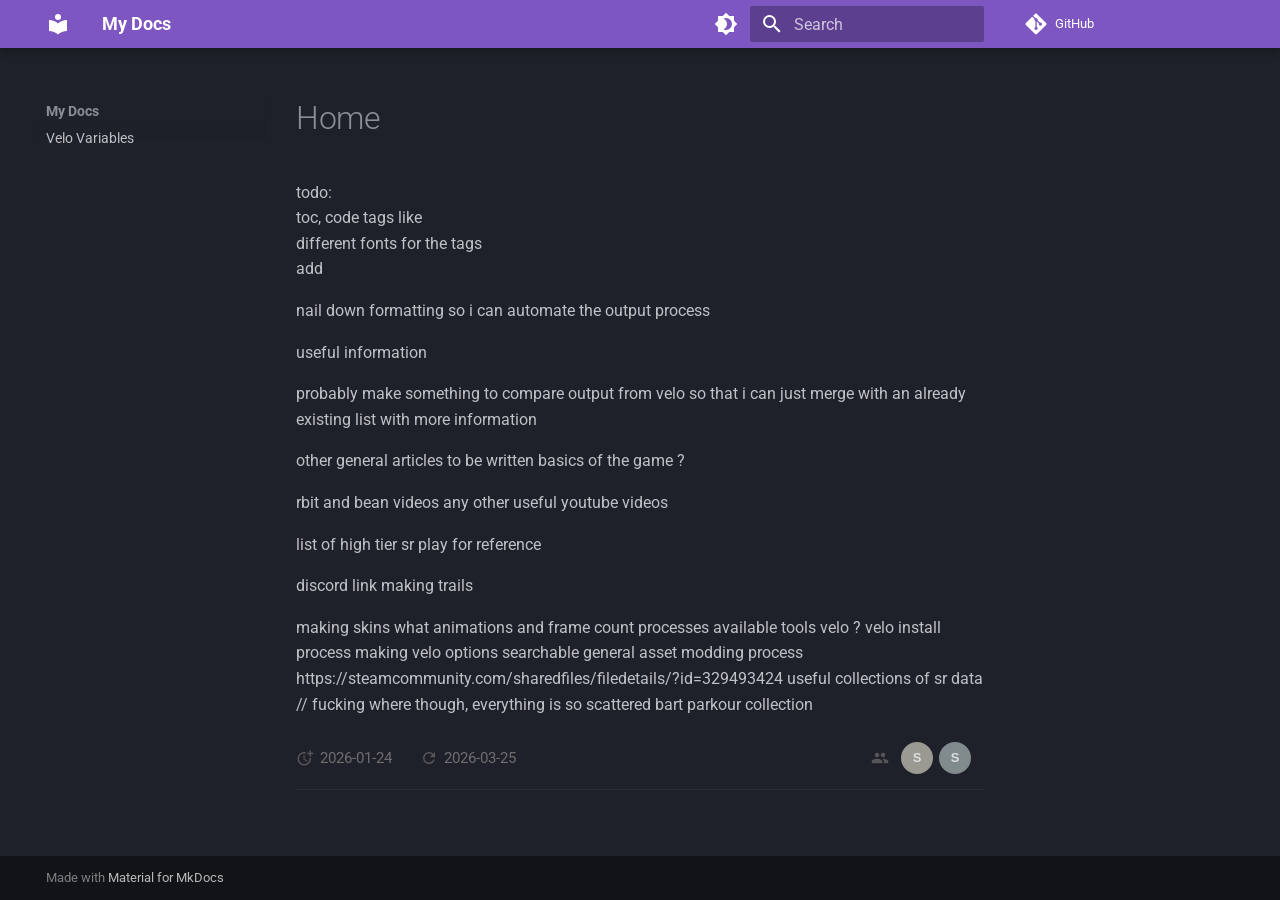
==== docs/index.html @ 2afb6a23 "updated with document-dates" ====
<!doctype html>
<html lang="en" class="no-js">
  <head>
    
      <meta charset="utf-8">
      <meta name="viewport" content="width=device-width,initial-scale=1">
      
      
      
        <link rel="canonical" href="https://starfilledsky.github.io/Velo-Docs/">
      
      
      
      
        
      
      
      <link rel="icon" href="assets/images/favicon.ico">
      <meta name="generator" content="mkdocs-1.6.1, mkdocs-material-9.7.6">
    
    
      
        <title>My Docs</title>
      
    
    
      <link rel="stylesheet" href="assets/stylesheets/main.484c7ddc.min.css">
      
        
        <link rel="stylesheet" href="assets/stylesheets/palette.ab4e12ef.min.css">
      
      


    
    
      
    
    
      
        
        
        <link rel="preconnect" href="https://fonts.gstatic.com" crossorigin>
        <link rel="stylesheet" href="https://fonts.googleapis.com/css?family=Roboto:300,300i,400,400i,700,700i%7CRoboto+Mono:400,400i,700,700i&display=fallback">
        <style>:root{--md-text-font:"Roboto";--md-code-font:"Roboto Mono"}</style>
      
    
    
      <link rel="stylesheet" href="assets/stylesheets/extra.css">
    
      <link rel="stylesheet" href="assets/document_dates/fonts/material-icons.css">
    
      <link rel="stylesheet" href="assets/document_dates/tippy/backdrop.css">
    
      <link rel="stylesheet" href="assets/document_dates/tippy/light.css">
    
      <link rel="stylesheet" href="assets/document_dates/tippy/material.css">
    
      <link rel="stylesheet" href="assets/document_dates/tippy/scale.css">
    
      <link rel="stylesheet" href="assets/document_dates/tippy/shift-away.css">
    
      <link rel="stylesheet" href="assets/document_dates/tippy/tippy.css">
    
      <link rel="stylesheet" href="assets/document_dates/core/core.css">
    
      <link rel="stylesheet" href="assets/document_dates/user.config.css">
    
    <script>__md_scope=new URL(".",location),__md_hash=e=>[...e].reduce(((e,_)=>(e<<5)-e+_.charCodeAt(0)),0),__md_get=(e,_=localStorage,t=__md_scope)=>JSON.parse(_.getItem(t.pathname+"."+e)),__md_set=(e,_,t=localStorage,a=__md_scope)=>{try{t.setItem(a.pathname+"."+e,JSON.stringify(_))}catch(e){}}</script>
    
      

    
    
  </head>
  
  
    
    
      
    
    
    
    
    <body dir="ltr" data-md-color-scheme="slate" data-md-color-primary="deep-purple" data-md-color-accent="blue">
  
    
    <input class="md-toggle" data-md-toggle="drawer" type="checkbox" id="__drawer" autocomplete="off">
    <input class="md-toggle" data-md-toggle="search" type="checkbox" id="__search" autocomplete="off">
    <label class="md-overlay" for="__drawer"></label>
    <div data-md-component="skip">
      
    </div>
    <div data-md-component="announce">
      
    </div>
    
    
      

  

<header class="md-header md-header--shadow" data-md-component="header">
  <nav class="md-header__inner md-grid" aria-label="Header">
    <a href="." title="My Docs" class="md-header__button md-logo" aria-label="My Docs" data-md-component="logo">
      
  
  <svg xmlns="http://www.w3.org/2000/svg" viewBox="0 0 24 24"><path d="M12 8a3 3 0 0 0 3-3 3 3 0 0 0-3-3 3 3 0 0 0-3 3 3 3 0 0 0 3 3m0 3.54C9.64 9.35 6.5 8 3 8v11c3.5 0 6.64 1.35 9 3.54 2.36-2.19 5.5-3.54 9-3.54V8c-3.5 0-6.64 1.35-9 3.54"/></svg>

    </a>
    <label class="md-header__button md-icon" for="__drawer">
      
      <svg xmlns="http://www.w3.org/2000/svg" viewBox="0 0 24 24"><path d="M3 6h18v2H3zm0 5h18v2H3zm0 5h18v2H3z"/></svg>
    </label>
    <div class="md-header__title" data-md-component="header-title">
      <div class="md-header__ellipsis">
        <div class="md-header__topic">
          <span class="md-ellipsis">
            My Docs
          </span>
        </div>
        <div class="md-header__topic" data-md-component="header-topic">
          <span class="md-ellipsis">
            
              Home
            
          </span>
        </div>
      </div>
    </div>
    
      
        <form class="md-header__option" data-md-component="palette">
  
    
    
    
    <input class="md-option" data-md-color-media="" data-md-color-scheme="slate" data-md-color-primary="deep-purple" data-md-color-accent="blue"  aria-label="Switch to light mode"  type="radio" name="__palette" id="__palette_0">
    
      <label class="md-header__button md-icon" title="Switch to light mode" for="__palette_1" hidden>
        <svg xmlns="http://www.w3.org/2000/svg" viewBox="0 0 24 24"><path d="M12 18c-.89 0-1.74-.2-2.5-.55C11.56 16.5 13 14.42 13 12s-1.44-4.5-3.5-5.45C10.26 6.2 11.11 6 12 6a6 6 0 0 1 6 6 6 6 0 0 1-6 6m8-9.31V4h-4.69L12 .69 8.69 4H4v4.69L.69 12 4 15.31V20h4.69L12 23.31 15.31 20H20v-4.69L23.31 12z"/></svg>
      </label>
    
  
    
    
    
    <input class="md-option" data-md-color-media="" data-md-color-scheme="default" data-md-color-primary="indigo" data-md-color-accent="indigo"  aria-label="Switch to dark mode"  type="radio" name="__palette" id="__palette_1">
    
      <label class="md-header__button md-icon" title="Switch to dark mode" for="__palette_0" hidden>
        <svg xmlns="http://www.w3.org/2000/svg" viewBox="0 0 24 24"><path d="M12 8a4 4 0 0 0-4 4 4 4 0 0 0 4 4 4 4 0 0 0 4-4 4 4 0 0 0-4-4m0 10a6 6 0 0 1-6-6 6 6 0 0 1 6-6 6 6 0 0 1 6 6 6 6 0 0 1-6 6m8-9.31V4h-4.69L12 .69 8.69 4H4v4.69L.69 12 4 15.31V20h4.69L12 23.31 15.31 20H20v-4.69L23.31 12z"/></svg>
      </label>
    
  
</form>
      
    
    
      <script>var palette=__md_get("__palette");if(palette&&palette.color){if("(prefers-color-scheme)"===palette.color.media){var media=matchMedia("(prefers-color-scheme: light)"),input=document.querySelector(media.matches?"[data-md-color-media='(prefers-color-scheme: light)']":"[data-md-color-media='(prefers-color-scheme: dark)']");palette.color.media=input.getAttribute("data-md-color-media"),palette.color.scheme=input.getAttribute("data-md-color-scheme"),palette.color.primary=input.getAttribute("data-md-color-primary"),palette.color.accent=input.getAttribute("data-md-color-accent")}for(var[key,value]of Object.entries(palette.color))document.body.setAttribute("data-md-color-"+key,value)}</script>
    
    
    
      
      
        <label class="md-header__button md-icon" for="__search">
          
          <svg xmlns="http://www.w3.org/2000/svg" viewBox="0 0 24 24"><path d="M9.5 3A6.5 6.5 0 0 1 16 9.5c0 1.61-.59 3.09-1.56 4.23l.27.27h.79l5 5-1.5 1.5-5-5v-.79l-.27-.27A6.52 6.52 0 0 1 9.5 16 6.5 6.5 0 0 1 3 9.5 6.5 6.5 0 0 1 9.5 3m0 2C7 5 5 7 5 9.5S7 14 9.5 14 14 12 14 9.5 12 5 9.5 5"/></svg>
        </label>
        <div class="md-search" data-md-component="search" role="dialog">
  <label class="md-search__overlay" for="__search"></label>
  <div class="md-search__inner" role="search">
    <form class="md-search__form" name="search">
      <input type="text" class="md-search__input" name="query" aria-label="Search" placeholder="Search" autocapitalize="off" autocorrect="off" autocomplete="off" spellcheck="false" data-md-component="search-query" required>
      <label class="md-search__icon md-icon" for="__search">
        
        <svg xmlns="http://www.w3.org/2000/svg" viewBox="0 0 24 24"><path d="M9.5 3A6.5 6.5 0 0 1 16 9.5c0 1.61-.59 3.09-1.56 4.23l.27.27h.79l5 5-1.5 1.5-5-5v-.79l-.27-.27A6.52 6.52 0 0 1 9.5 16 6.5 6.5 0 0 1 3 9.5 6.5 6.5 0 0 1 9.5 3m0 2C7 5 5 7 5 9.5S7 14 9.5 14 14 12 14 9.5 12 5 9.5 5"/></svg>
        
        <svg xmlns="http://www.w3.org/2000/svg" viewBox="0 0 24 24"><path d="M20 11v2H8l5.5 5.5-1.42 1.42L4.16 12l7.92-7.92L13.5 5.5 8 11z"/></svg>
      </label>
      <nav class="md-search__options" aria-label="Search">
        
          <a href="javascript:void(0)" class="md-search__icon md-icon" title="Share" aria-label="Share" data-clipboard data-clipboard-text="" data-md-component="search-share" tabindex="-1">
            
            <svg xmlns="http://www.w3.org/2000/svg" viewBox="0 0 24 24"><path d="M18 16.08c-.76 0-1.44.3-1.96.77L8.91 12.7c.05-.23.09-.46.09-.7s-.04-.47-.09-.7l7.05-4.11c.54.5 1.25.81 2.04.81a3 3 0 0 0 3-3 3 3 0 0 0-3-3 3 3 0 0 0-3 3c0 .24.04.47.09.7L8.04 9.81C7.5 9.31 6.79 9 6 9a3 3 0 0 0-3 3 3 3 0 0 0 3 3c.79 0 1.5-.31 2.04-.81l7.12 4.15c-.05.21-.08.43-.08.66 0 1.61 1.31 2.91 2.92 2.91s2.92-1.3 2.92-2.91A2.92 2.92 0 0 0 18 16.08"/></svg>
          </a>
        
        <button type="reset" class="md-search__icon md-icon" title="Clear" aria-label="Clear" tabindex="-1">
          
          <svg xmlns="http://www.w3.org/2000/svg" viewBox="0 0 24 24"><path d="M19 6.41 17.59 5 12 10.59 6.41 5 5 6.41 10.59 12 5 17.59 6.41 19 12 13.41 17.59 19 19 17.59 13.41 12z"/></svg>
        </button>
      </nav>
      
        <div class="md-search__suggest" data-md-component="search-suggest"></div>
      
    </form>
    <div class="md-search__output">
      <div class="md-search__scrollwrap" tabindex="0" data-md-scrollfix>
        <div class="md-search-result" data-md-component="search-result">
          <div class="md-search-result__meta">
            Initializing search
          </div>
          <ol class="md-search-result__list" role="presentation"></ol>
        </div>
      </div>
    </div>
  </div>
</div>
      
    
    
      <div class="md-header__source">
        <a href="https://github.com/StarFilledSky/Velo-Docs" title="Go to repository" class="md-source" data-md-component="source">
  <div class="md-source__icon md-icon">
    
    <svg xmlns="http://www.w3.org/2000/svg" viewBox="0 0 448 512"><!--! Font Awesome Free 7.1.0 by @fontawesome - https://fontawesome.com License - https://fontawesome.com/license/free (Icons: CC BY 4.0, Fonts: SIL OFL 1.1, Code: MIT License) Copyright 2025 Fonticons, Inc.--><path d="M439.6 236.1 244 40.5c-5.4-5.5-12.8-8.5-20.4-8.5s-15 3-20.4 8.4L162.5 81l51.5 51.5c27.1-9.1 52.7 16.8 43.4 43.7l49.7 49.7c34.2-11.8 61.2 31 35.5 56.7-26.5 26.5-70.2-2.9-56-37.3L240.3 199v121.9c25.3 12.5 22.3 41.8 9.1 55-6.4 6.4-15.2 10.1-24.3 10.1s-17.8-3.6-24.3-10.1c-17.6-17.6-11.1-46.9 11.2-56v-123c-20.8-8.5-24.6-30.7-18.6-45L142.6 101 8.5 235.1C3 240.6 0 247.9 0 255.5s3 15 8.5 20.4l195.6 195.7c5.4 5.4 12.7 8.4 20.4 8.4s15-3 20.4-8.4l194.7-194.7c5.4-5.4 8.4-12.8 8.4-20.4s-3-15-8.4-20.4"/></svg>
  </div>
  <div class="md-source__repository">
    GitHub
  </div>
</a>
      </div>
    
  </nav>
  
</header>
    
    <div class="md-container" data-md-component="container">
      
      
        
          
        
      
      <main class="md-main" data-md-component="main">
        <div class="md-main__inner md-grid">
          
            
              
              <div class="md-sidebar md-sidebar--primary" data-md-component="sidebar" data-md-type="navigation" >
                <div class="md-sidebar__scrollwrap">
                  <div class="md-sidebar__inner">
                    



<nav class="md-nav md-nav--primary" aria-label="Navigation" data-md-level="0">
  <label class="md-nav__title" for="__drawer">
    <a href="." title="My Docs" class="md-nav__button md-logo" aria-label="My Docs" data-md-component="logo">
      
  
  <svg xmlns="http://www.w3.org/2000/svg" viewBox="0 0 24 24"><path d="M12 8a3 3 0 0 0 3-3 3 3 0 0 0-3-3 3 3 0 0 0-3 3 3 3 0 0 0 3 3m0 3.54C9.64 9.35 6.5 8 3 8v11c3.5 0 6.64 1.35 9 3.54 2.36-2.19 5.5-3.54 9-3.54V8c-3.5 0-6.64 1.35-9 3.54"/></svg>

    </a>
    My Docs
  </label>
  
    <div class="md-nav__source">
      <a href="https://github.com/StarFilledSky/Velo-Docs" title="Go to repository" class="md-source" data-md-component="source">
  <div class="md-source__icon md-icon">
    
    <svg xmlns="http://www.w3.org/2000/svg" viewBox="0 0 448 512"><!--! Font Awesome Free 7.1.0 by @fontawesome - https://fontawesome.com License - https://fontawesome.com/license/free (Icons: CC BY 4.0, Fonts: SIL OFL 1.1, Code: MIT License) Copyright 2025 Fonticons, Inc.--><path d="M439.6 236.1 244 40.5c-5.4-5.5-12.8-8.5-20.4-8.5s-15 3-20.4 8.4L162.5 81l51.5 51.5c27.1-9.1 52.7 16.8 43.4 43.7l49.7 49.7c34.2-11.8 61.2 31 35.5 56.7-26.5 26.5-70.2-2.9-56-37.3L240.3 199v121.9c25.3 12.5 22.3 41.8 9.1 55-6.4 6.4-15.2 10.1-24.3 10.1s-17.8-3.6-24.3-10.1c-17.6-17.6-11.1-46.9 11.2-56v-123c-20.8-8.5-24.6-30.7-18.6-45L142.6 101 8.5 235.1C3 240.6 0 247.9 0 255.5s3 15 8.5 20.4l195.6 195.7c5.4 5.4 12.7 8.4 20.4 8.4s15-3 20.4-8.4l194.7-194.7c5.4-5.4 8.4-12.8 8.4-20.4s-3-15-8.4-20.4"/></svg>
  </div>
  <div class="md-source__repository">
    GitHub
  </div>
</a>
    </div>
  
  <ul class="md-nav__list" data-md-scrollfix>
    
      
      
  
  
  
  
    <li class="md-nav__item">
      <a href="Targets/" class="md-nav__link">
        
  
  
  <span class="md-ellipsis">
    
  
    Velo Variables
  

    
  </span>
  
  

      </a>
    </li>
  

    
  </ul>
</nav>
                  </div>
                </div>
              </div>
            
            
              
              <div class="md-sidebar md-sidebar--secondary" data-md-component="sidebar" data-md-type="toc" >
                <div class="md-sidebar__scrollwrap">
                  <div class="md-sidebar__inner">
                    

<nav class="md-nav md-nav--secondary" aria-label="Table of contents">
  
  
  
  
</nav>
                  </div>
                </div>
              </div>
            
          
          
            <div class="md-content" data-md-component="content">
              
              <article class="md-content__inner md-typeset">
                
                  


  
  


  <h1>Home</h1>

<p>todo: <br />
toc, code tags like  <br />
different fonts for the tags <br />
add </p>
<p>nail down formatting so i can automate the output process </p>
<p>useful information</p>
<p>probably make something to compare  output from velo so that i can just merge with an already existing list with more information</p>
<p>other general articles to be written
basics of the game ?</p>
<p>rbit and bean videos
any other useful youtube videos</p>
<p>list of high tier sr play for reference</p>
<p>discord link
making trails</p>
<p>making skins
    what animations and frame count
    processes
    available tools
velo ?
    velo install process
    making velo options searchable
general asset modding process
https://steamcommunity.com/sharedfiles/filedetails/?id=329493424
useful collections of sr data // fucking where though, everything is so scattered
    bart parkour collection</p>
<!-- # Welcome to MkDocs

For full documentation visit [mkdocs.org](https://www.mkdocs.org).

## Commands

* `mkdocs new [dir-name]` - Create a new project.
* `mkdocs serve` - Start the live-reloading docs server.
* `mkdocs build` - Build the documentation site.
* `mkdocs -h` - Print help message and exit.

## Project layout

    mkdocs.yml    # The configuration file.
    docs/
        index.md  # The documentation homepage.
        ...       # Other markdown pages, images and other files. -->

<div class='document-dates-plugin-wrapper document-dates-bottom'><div class='document-dates-plugin' locale=''><div class='dd-left'><span class='dd-item' data-tippy-content data-tippy-raw='2026-01-24'><span class='material-icons' data-icon='doc_created'></span><time datetime='2026-01-24T05:46:14-05:00'>2026-01-24</time></span><span class='dd-item' data-tippy-content data-tippy-raw='2026-03-25'><span class='material-icons' data-icon='doc_updated'></span><time datetime='2026-03-25T02:01:37-04:00'>2026-03-25</time></span></div><div class='dd-right'><span class='material-icons' data-icon='doc_authors'></span><div class='author-group'><div class='avatar-wrapper' data-name='sky!!' data-tippy-content data-tippy-raw='<a href="mailto:jbofl15@gmail.com">sky!!</a>'><span class='avatar-text'></span><img class='avatar' data-src='' data-email='jbofl15@gmail.com' /></div><div class='avatar-wrapper' data-name='sky' data-tippy-content data-tippy-raw='<a href="mailto:jbofl15@gmail.com">sky</a>'><span class='avatar-text'></span><img class='avatar' data-src='' data-email='jbofl15@gmail.com' /></div></div></div></div></div>







  
  






                
              </article>
            </div>
          
          
<script>var target=document.getElementById(location.hash.slice(1));target&&target.name&&(target.checked=target.name.startsWith("__tabbed_"))</script>
        </div>
        
      </main>
      
        <footer class="md-footer">
  
  <div class="md-footer-meta md-typeset">
    <div class="md-footer-meta__inner md-grid">
      <div class="md-copyright">
  
  
    Made with
    <a href="https://squidfunk.github.io/mkdocs-material/" target="_blank" rel="noopener">
      Material for MkDocs
    </a>
  
</div>
      
    </div>
  </div>
</footer>
      
    </div>
    <div class="md-dialog" data-md-component="dialog">
      <div class="md-dialog__inner md-typeset"></div>
    </div>
    
    
    
      
      
      <script id="__config" type="application/json">{"annotate": null, "base": ".", "features": ["search.highlight", "search.suggest", "search.share", "toc.follow"], "search": "assets/javascripts/workers/search.2c215733.min.js", "tags": null, "translations": {"clipboard.copied": "Copied to clipboard", "clipboard.copy": "Copy to clipboard", "search.result.more.one": "1 more on this page", "search.result.more.other": "# more on this page", "search.result.none": "No matching documents", "search.result.one": "1 matching document", "search.result.other": "# matching documents", "search.result.placeholder": "Type to start searching", "search.result.term.missing": "Missing", "select.version": "Select version"}, "version": null}</script>
    
    
      <script src="assets/javascripts/bundle.79ae519e.min.js"></script>
      
        <script src="assets/document_dates/tippy/popper.min.js"></script>
      
        <script src="assets/document_dates/tippy/tippy.umd.min.js"></script>
      
        <script src="assets/document_dates/core/md5.min.js"></script>
      
        <script src="assets/document_dates/core/default.config.js"></script>
      
        <script src="assets/document_dates/user.config.js"></script>
      
        <script src="assets/document_dates/core/utils.js"></script>
      
        <script src="assets/document_dates/core/core.js"></script>
      
    
  </body>
</html>
---- docs/assets/stylesheets/main.484c7ddc.min.css ----
@charset "UTF-8";html{-webkit-text-size-adjust:none;-moz-text-size-adjust:none;text-size-adjust:none;box-sizing:border-box}*,:after,:before{box-sizing:inherit}@media (prefers-reduced-motion){*,:after,:before{transition:none!important}}body{margin:0}a,button,input,label{-webkit-tap-highlight-color:transparent}a{color:inherit;text-decoration:none}hr{border:0;box-sizing:initial;display:block;height:.05rem;overflow:visible;padding:0}small{font-size:80%}sub,sup{line-height:1em}img{border-style:none}table{border-collapse:initial;border-spacing:0}td,th{font-weight:400;vertical-align:top}button{background:#0000;border:0;font-family:inherit;font-size:inherit;margin:0;padding:0}input{border:0;outline:none}:root{--md-primary-fg-color:#4051b5;--md-primary-fg-color--light:#5d6cc0;--md-primary-fg-color--dark:#303fa1;--md-primary-bg-color:#fff;--md-primary-bg-color--light:#ffffffb3;--md-accent-fg-color:#526cfe;--md-accent-fg-color--transparent:#526cfe1a;--md-accent-bg-color:#fff;--md-accent-bg-color--light:#ffffffb3}[data-md-color-scheme=default]{color-scheme:light}[data-md-color-scheme=default] img[src$="#gh-dark-mode-only"],[data-md-color-scheme=default] img[src$="#only-dark"]{display:none}:root,[data-md-color-scheme=default]{--md-hue:225deg;--md-default-fg-color:#000000de;--md-default-fg-color--light:#0000008a;--md-default-fg-color--lighter:#00000052;--md-default-fg-color--lightest:#00000012;--md-default-bg-color:#fff;--md-default-bg-color--light:#ffffffb3;--md-default-bg-color--lighter:#ffffff4d;--md-default-bg-color--lightest:#ffffff1f;--md-code-fg-color:#36464e;--md-code-bg-color:#f5f5f5;--md-code-bg-color--light:#f5f5f5b3;--md-code-bg-color--lighter:#f5f5f54d;--md-code-hl-color:#4287ff;--md-code-hl-color--light:#4287ff1a;--md-code-hl-number-color:#d52a2a;--md-code-hl-special-color:#db1457;--md-code-hl-function-color:#a846b9;--md-code-hl-constant-color:#6e59d9;--md-code-hl-keyword-color:#3f6ec6;--md-code-hl-string-color:#1c7d4d;--md-code-hl-name-color:var(--md-code-fg-color);--md-code-hl-operator-color:var(--md-default-fg-color--light);--md-code-hl-punctuation-color:var(--md-default-fg-color--light);--md-code-hl-comment-color:var(--md-default-fg-color--light);--md-code-hl-generic-color:var(--md-default-fg-color--light);--md-code-hl-variable-color:var(--md-default-fg-color--light);--md-typeset-color:var(--md-default-fg-color);--md-typeset-a-color:var(--md-primary-fg-color);--md-typeset-del-color:#f5503d26;--md-typeset-ins-color:#0bd57026;--md-typeset-kbd-color:#fafafa;--md-typeset-kbd-accent-color:#fff;--md-typeset-kbd-border-color:#b8b8b8;--md-typeset-mark-color:#ffff0080;--md-typeset-table-color:#0000001f;--md-typeset-table-color--light:rgba(0,0,0,.035);--md-admonition-fg-color:var(--md-default-fg-color);--md-admonition-bg-color:var(--md-default-bg-color);--md-warning-fg-color:#000000de;--md-warning-bg-color:#ff9;--md-footer-fg-color:#fff;--md-footer-fg-color--light:#ffffffb3;--md-footer-fg-color--lighter:#ffffff73;--md-footer-bg-color:#000000de;--md-footer-bg-color--dark:#00000052;--md-shadow-z1:0 0.2rem 0.5rem #0000000d,0 0 0.05rem #0000001a;--md-shadow-z2:0 0.2rem 0.5rem #0000001a,0 0 0.05rem #00000040;--md-shadow-z3:0 0.2rem 0.5rem #0003,0 0 0.05rem #00000059}.md-icon svg{fill:currentcolor;display:block;height:1.2rem;width:1.2rem}body{-webkit-font-smoothing:antialiased;-moz-osx-font-smoothing:grayscale;--md-text-font-family:var(--md-text-font,_),-apple-system,BlinkMacSystemFont,Helvetica,Arial,sans-serif;--md-code-font-family:var(--md-code-font,_),SFMono-Regular,Consolas,Menlo,monospace}aside,body,input{font-feature-settings:"kern","liga";color:var(--md-typeset-color);font-family:var(--md-text-font-family)}code,kbd,pre{font-feature-settings:"kern";font-family:var(--md-code-font-family)}:root{--md-typeset-table-sort-icon:url('data:image/svg+xml;charset=utf-8,<svg xmlns="http://www.w3.org/2000/svg" viewBox="0 0 24 24"><path d="m18 21-4-4h3V7h-3l4-4 4 4h-3v10h3M2 19v-2h10v2M2 13v-2h7v2M2 7V5h4v2z"/></svg>');--md-typeset-table-sort-icon--asc:url('data:image/svg+xml;charset=utf-8,<svg xmlns="http://www.w3.org/2000/svg" viewBox="0 0 24 24"><path d="M19 17h3l-4 4-4-4h3V3h2M2 17h10v2H2M6 5v2H2V5m0 6h7v2H2z"/></svg>');--md-typeset-table-sort-icon--desc:url('data:image/svg+xml;charset=utf-8,<svg xmlns="http://www.w3.org/2000/svg" viewBox="0 0 24 24"><path d="M19 7h3l-4-4-4 4h3v14h2M2 17h10v2H2M6 5v2H2V5m0 6h7v2H2z"/></svg>')}.md-typeset{-webkit-print-color-adjust:exact;color-adjust:exact;font-size:.8rem;line-height:1.6;overflow-wrap:break-word}@media print{.md-typeset{font-size:.68rem}}.md-typeset blockquote,.md-typeset dl,.md-typeset figure,.md-typeset ol,.md-typeset pre,.md-typeset ul{margin-bottom:1em;margin-top:1em}.md-typeset h1{color:var(--md-default-fg-color--light);font-size:2em;line-height:1.3;margin:0 0 1.25em}.md-typeset h1,.md-typeset h2{font-weight:300;letter-spacing:-.01em}.md-typeset h2{font-size:1.5625em;line-height:1.4;margin:1.6em 0 .64em}.md-typeset h3{font-size:1.25em;font-weight:400;letter-spacing:-.01em;line-height:1.5;margin:1.6em 0 .8em}.md-typeset h2+h3{margin-top:.8em}.md-typeset h4{font-weight:700;letter-spacing:-.01em;margin:1em 0}.md-typeset h5,.md-typeset h6{color:var(--md-default-fg-color--light);font-size:.8em;font-weight:700;letter-spacing:-.01em;margin:1.25em 0}.md-typeset h5{text-transform:uppercase}.md-typeset h5 code{text-transform:none}.md-typeset hr{border-bottom:.05rem solid var(--md-default-fg-color--lightest);display:flow-root;margin:1.5em 0}.md-typeset a{color:var(--md-typeset-a-color);word-break:break-word}.md-typeset a,.md-typeset a:before{transition:color 125ms}.md-typeset a:focus,.md-typeset a:hover{color:var(--md-accent-fg-color)}.md-typeset a:focus code,.md-typeset a:hover code{background-color:var(--md-accent-fg-color--transparent);color:var(--md-accent-fg-color)}.md-typeset a code{color:var(--md-typeset-a-color)}.md-typeset a.focus-visible{outline-color:var(--md-accent-fg-color);outline-offset:.2rem}.md-typeset code,.md-typeset kbd,.md-typeset pre{color:var(--md-code-fg-color);direction:ltr;font-variant-ligatures:none;transition:background-color 125ms}@media print{.md-typeset code,.md-typeset kbd,.md-typeset pre{white-space:pre-wrap}}.md-typeset code{background-color:var(--md-code-bg-color);border-radius:.1rem;-webkit-box-decoration-break:clone;box-decoration-break:clone;font-size:.85em;padding:0 .2941176471em;transition:color 125ms,background-color 125ms;word-break:break-word}.md-typeset code:not(.focus-visible){-webkit-tap-highlight-color:transparent;outline:none}.md-typeset pre{display:flow-root;line-height:1.4;position:relative}.md-typeset pre>code{-webkit-box-decoration-break:slice;box-decoration-break:slice;box-shadow:none;display:block;margin:0;outline-color:var(--md-accent-fg-color);overflow:auto;padding:.7720588235em 1.1764705882em;scrollbar-color:var(--md-default-fg-color--lighter) #0000;scrollbar-width:thin;touch-action:auto;word-break:normal}.md-typeset pre>code:hover{scrollbar-color:var(--md-accent-fg-color) #0000}.md-typeset pre>code::-webkit-scrollbar{height:.2rem;width:.2rem}.md-typeset pre>code::-webkit-scrollbar-thumb{background-color:var(--md-default-fg-color--lighter)}.md-typeset pre>code::-webkit-scrollbar-thumb:hover{background-color:var(--md-accent-fg-color)}.md-typeset kbd{background-color:var(--md-typeset-kbd-color);border-radius:.1rem;box-shadow:0 .1rem 0 .05rem var(--md-typeset-kbd-border-color),0 .1rem 0 var(--md-typeset-kbd-border-color),0 -.1rem .2rem var(--md-typeset-kbd-accent-color) inset;color:var(--md-default-fg-color);display:inline-block;font-size:.75em;padding:0 .6666666667em;vertical-align:text-top;word-break:break-word}.md-typeset mark{background-color:var(--md-typeset-mark-color);-webkit-box-decoration-break:clone;box-decoration-break:clone;color:inherit;word-break:break-word}.md-typeset abbr{cursor:help;text-decoration:none}.md-typeset [data-preview],.md-typeset abbr{border-bottom:.05rem dotted var(--md-default-fg-color--light)}.md-typeset small{opacity:.75}[dir=ltr] .md-typeset sub,[dir=ltr] .md-typeset sup{margin-left:.078125em}[dir=rtl] .md-typeset sub,[dir=rtl] .md-typeset sup{margin-right:.078125em}[dir=ltr] .md-typeset blockquote{padding-left:.6rem}[dir=rtl] .md-typeset blockquote{padding-right:.6rem}[dir=ltr] .md-typeset blockquote{border-left:.2rem solid var(--md-default-fg-color--lighter)}[dir=rtl] .md-typeset blockquote{border-right:.2rem solid var(--md-default-fg-color--lighter)}.md-typeset blockquote{color:var(--md-default-fg-color--light);margin-left:0;margin-right:0}.md-typeset ul{list-style-type:disc}.md-typeset ul[type]{list-style-type:revert-layer}[dir=ltr] .md-typeset ol,[dir=ltr] .md-typeset ul{margin-left:.625em}[dir=rtl] .md-typeset ol,[dir=rtl] .md-typeset ul{margin-right:.625em}.md-typeset ol,.md-typeset ul{padding:0}.md-typeset ol:not([hidden]),.md-typeset ul:not([hidden]){display:flow-root}.md-typeset ol ol,.md-typeset ul ol{list-style-type:lower-alpha}.md-typeset ol ol ol,.md-typeset ul ol ol{list-style-type:lower-roman}.md-typeset ol ol ol ol,.md-typeset ul ol ol ol{list-style-type:upper-alpha}.md-typeset ol ol ol ol ol,.md-typeset ul ol ol ol ol{list-style-type:upper-roman}.md-typeset ol[type],.md-typeset ul[type]{list-style-type:revert-layer}[dir=ltr] .md-typeset ol li,[dir=ltr] .md-typeset ul li{margin-left:1.25em}[dir=rtl] .md-typeset ol li,[dir=rtl] .md-typeset ul li{margin-right:1.25em}.md-typeset ol li,.md-typeset ul li{margin-bottom:.5em}.md-typeset ol li blockquote,.md-typeset ol li p,.md-typeset ul li blockquote,.md-typeset ul li p{margin:.5em 0}.md-typeset ol li:last-child,.md-typeset ul li:last-child{margin-bottom:0}[dir=ltr] .md-typeset ol li ol,[dir=ltr] .md-typeset ol li ul,[dir=ltr] .md-typeset ul li ol,[dir=ltr] .md-typeset ul li ul{margin-left:.625em}[dir=rtl] .md-typeset ol li ol,[dir=rtl] .md-typeset ol li ul,[dir=rtl] .md-typeset ul li ol,[dir=rtl] .md-typeset ul li ul{margin-right:.625em}.md-typeset ol li ol,.md-typeset ol li ul,.md-typeset ul li ol,.md-typeset ul li ul{margin-bottom:.5em;margin-top:.5em}[dir=ltr] .md-typeset dd{margin-left:1.875em}[dir=rtl] .md-typeset dd{margin-right:1.875em}.md-typeset dd{margin-bottom:1.5em;margin-top:1em}.md-typeset img,.md-typeset svg,.md-typeset video{height:auto;max-width:100%}.md-typeset img[align=left]{margin:1em 1em 1em 0}.md-typeset img[align=right]{margin:1em 0 1em 1em}.md-typeset img[align]:only-child{margin-top:0}.md-typeset figure{display:flow-root;margin:1em auto;max-width:100%;text-align:center;width:fit-content}.md-typeset figure img{display:block;margin:0 auto}.md-typeset figcaption{font-style:italic;margin:1em auto;max-width:24rem}.md-typeset iframe{max-width:100%}.md-typeset table:not([class]){background-color:var(--md-default-bg-color);border:.05rem solid var(--md-typeset-table-color);border-radius:.1rem;display:inline-block;font-size:.64rem;max-width:100%;overflow:auto;touch-action:auto}@media print{.md-typeset table:not([class]){display:table}}.md-typeset table:not([class])+*{margin-top:1.5em}.md-typeset table:not([class]) td>:first-child,.md-typeset table:not([class]) th>:first-child{margin-top:0}.md-typeset table:not([class]) td>:last-child,.md-typeset table:not([class]) th>:last-child{margin-bottom:0}.md-typeset table:not([class]) td:not([align]),.md-typeset table:not([class]) th:not([align]){text-align:left}[dir=rtl] .md-typeset table:not([class]) td:not([align]),[dir=rtl] .md-typeset table:not([class]) th:not([align]){text-align:right}.md-typeset table:not([class]) th{font-weight:700;min-width:5rem;padding:.9375em 1.25em;vertical-align:top}.md-typeset table:not([class]) td{border-top:.05rem solid var(--md-typeset-table-color);padding:.9375em 1.25em;vertical-align:top}.md-typeset table:not([class]) tbody tr{transition:background-color 125ms}.md-typeset table:not([class]) tbody tr:hover{background-color:var(--md-typeset-table-color--light);box-shadow:0 .05rem 0 var(--md-default-bg-color) inset}.md-typeset table:not([class]) a{word-break:normal}.md-typeset table th[role=columnheader]{cursor:pointer}[dir=ltr] .md-typeset table th[role=columnheader]:after{margin-left:.5em}[dir=rtl] .md-typeset table th[role=columnheader]:after{margin-right:.5em}.md-typeset table th[role=columnheader]:after{content:"";display:inline-block;height:1.2em;-webkit-mask-image:var(--md-typeset-table-sort-icon);mask-image:var(--md-typeset-table-sort-icon);-webkit-mask-repeat:no-repeat;mask-repeat:no-repeat;-webkit-mask-size:contain;mask-size:contain;transition:background-color 125ms;vertical-align:text-bottom;width:1.2em}.md-typeset table th[role=columnheader]:hover:after{background-color:var(--md-default-fg-color--lighter)}.md-typeset table th[role=columnheader][aria-sort=ascending]:after{background-color:var(--md-default-fg-color--light);-webkit-mask-image:var(--md-typeset-table-sort-icon--asc);mask-image:var(--md-typeset-table-sort-icon--asc)}.md-typeset table th[role=columnheader][aria-sort=descending]:after{background-color:var(--md-default-fg-color--light);-webkit-mask-image:var(--md-typeset-table-sort-icon--desc);mask-image:var(--md-typeset-table-sort-icon--desc)}.md-typeset__scrollwrap{margin:1em -.8rem;overflow-x:auto;touch-action:auto}.md-typeset__table{display:inline-block;margin-bottom:.5em;padding:0 .8rem}@media print{.md-typeset__table{display:block}}html .md-typeset__table table{display:table;margin:0;overflow:hidden;width:100%}@media screen and (max-width:44.984375em){.md-content__inner>pre{margin:1em -.8rem}.md-content__inner>pre code{border-radius:0}}.md-typeset .md-author{border-radius:100%;display:block;flex-shrink:0;height:1.6rem;overflow:hidden;position:relative;transition:color 125ms,transform 125ms;width:1.6rem}.md-typeset .md-author img{display:block}.md-typeset .md-author--more{background:var(--md-default-fg-color--lightest);color:var(--md-default-fg-color--lighter);font-size:.6rem;font-weight:700;line-height:1.6rem;text-align:center}.md-typeset .md-author--long{height:2.4rem;width:2.4rem}.md-typeset a.md-author{transform:scale(1)}.md-typeset a.md-author img{border-radius:100%;filter:grayscale(100%) opacity(75%);transition:filter 125ms}.md-typeset a.md-author:focus,.md-typeset a.md-author:hover{transform:scale(1.1);z-index:1}.md-typeset a.md-author:focus img,.md-typeset a.md-author:hover img{filter:grayscale(0)}.md-banner{background-color:var(--md-footer-bg-color);color:var(--md-footer-fg-color);overflow:auto}@media print{.md-banner{display:none}}.md-banner--warning{background-color:var(--md-warning-bg-color);color:var(--md-warning-fg-color)}.md-banner__inner{font-size:.7rem;margin:.6rem auto;padding:0 .8rem}[dir=ltr] .md-banner__button{float:right}[dir=rtl] .md-banner__button{float:left}.md-banner__button{color:inherit;cursor:pointer;transition:opacity .25s}.no-js .md-banner__button{display:none}.md-banner__button:hover{opacity:.7}html{font-size:125%;height:100%;overflow-x:hidden}@media screen and (min-width:100em){html{font-size:137.5%}}@media screen and (min-width:125em){html{font-size:150%}}body{background-color:var(--md-default-bg-color);display:flex;flex-direction:column;font-size:.5rem;min-height:100%;position:relative;width:100%}@media print{body{display:block}}@media screen and (max-width:59.984375em){body[data-md-scrolllock]{position:fixed}}.md-grid{margin-left:auto;margin-right:auto;max-width:61rem}.md-container{display:flex;flex-direction:column;flex-grow:1}@media print{.md-container{display:block}}.md-main{flex-grow:1}.md-main__inner{display:flex;height:100%;margin-top:1.5rem}.md-ellipsis{overflow:hidden;text-overflow:ellipsis}.md-toggle{display:none}.md-option{height:0;opacity:0;position:absolute;width:0}.md-option:checked+label:not([hidden]){display:block}.md-option.focus-visible+label{outline-color:var(--md-accent-fg-color);outline-style:auto}.md-skip{background-color:var(--md-default-fg-color);border-radius:.1rem;color:var(--md-default-bg-color);font-size:.64rem;margin:.5rem;opacity:0;outline-color:var(--md-accent-fg-color);padding:.3rem .5rem;position:fixed;transform:translateY(.4rem);z-index:-1}.md-skip:focus{opacity:1;transform:translateY(0);transition:transform .25s cubic-bezier(.4,0,.2,1),opacity 175ms 75ms;z-index:10}@page{margin:25mm}:root{--md-clipboard-icon:url('data:image/svg+xml;charset=utf-8,<svg xmlns="http://www.w3.org/2000/svg" viewBox="0 0 24 24"><path d="M19 21H8V7h11m0-2H8a2 2 0 0 0-2 2v14a2 2 0 0 0 2 2h11a2 2 0 0 0 2-2V7a2 2 0 0 0-2-2m-3-4H4a2 2 0 0 0-2 2v14h2V3h12z"/></svg>')}.md-clipboard{border-radius:.1rem;color:var(--md-default-fg-color--lightest);cursor:pointer;height:1.5em;outline-color:var(--md-accent-fg-color);outline-offset:.1rem;transition:color .25s;width:1.5em;z-index:1}@media print{.md-clipboard{display:none}}.md-clipboard:not(.focus-visible){-webkit-tap-highlight-color:transparent;outline:none}:hover>.md-clipboard{color:var(--md-default-fg-color--light)}.md-clipboard:focus,.md-clipboard:hover{color:var(--md-accent-fg-color)}.md-clipboard:after{background-color:currentcolor;content:"";display:block;height:1.125em;margin:0 auto;-webkit-mask-image:var(--md-clipboard-icon);mask-image:var(--md-clipboard-icon);-webkit-mask-position:center;mask-position:center;-webkit-mask-repeat:no-repeat;mask-repeat:no-repeat;-webkit-mask-size:contain;mask-size:contain;width:1.125em}.md-clipboard--inline{cursor:pointer}.md-clipboard--inline code{transition:color .25s,background-color .25s}.md-clipboard--inline:focus code,.md-clipboard--inline:hover code{background-color:var(--md-accent-fg-color--transparent);color:var(--md-accent-fg-color)}:root{--md-code-select-icon:url('data:image/svg+xml;charset=utf-8,<svg xmlns="http://www.w3.org/2000/svg" viewBox="0 0 24 24"><path d="M19 19h-4v2h4c1.1 0 2-.9 2-2v-4h-2m0-12h-4v2h4v4h2V5c0-1.1-.9-2-2-2M5 5h4V3H5c-1.1 0-2 .9-2 2v4h2m0 6H3v4c0 1.1.9 2 2 2h4v-2H5zm2-4h2v2H7zm4 0h2v2h-2zm4 0h2v2h-2zM7 7h2v2H7zm4 0h2v2h-2zm4 0h2v2h-2zm-8 8h2v2H7zm4 0h2v2h-2zm4 0h2v2h-2z"/></svg>');--md-code-copy-icon:url('data:image/svg+xml;charset=utf-8,<svg xmlns="http://www.w3.org/2000/svg" viewBox="0 0 24 24"><path d="M19 21H8V7h11m0-2H8a2 2 0 0 0-2 2v14a2 2 0 0 0 2 2h11a2 2 0 0 0 2-2V7a2 2 0 0 0-2-2m-3-4H4a2 2 0 0 0-2 2v14h2V3h12z"/></svg>')}.md-typeset .md-code__content{display:grid}.md-code__nav{background-color:var(--md-code-bg-color--lighter);border-radius:.1rem;display:flex;gap:.2rem;padding:.2rem;position:absolute;right:.25em;top:.25em;transition:background-color .25s;z-index:1}:hover>.md-code__nav{background-color:var(--md-code-bg-color--light)}.md-code__button{color:var(--md-default-fg-color--lightest);cursor:pointer;display:block;height:1.5em;outline-color:var(--md-accent-fg-color);outline-offset:.1rem;transition:color .25s;width:1.5em}:hover>*>.md-code__button{color:var(--md-default-fg-color--light)}.md-code__button.focus-visible,.md-code__button:hover{color:var(--md-accent-fg-color)}.md-code__button--active{color:var(--md-default-fg-color)!important}.md-code__button:after{background-color:currentcolor;content:"";display:block;height:1.125em;margin:0 auto;-webkit-mask-position:center;mask-position:center;-webkit-mask-repeat:no-repeat;mask-repeat:no-repeat;-webkit-mask-size:contain;mask-size:contain;width:1.125em}.md-code__button[data-md-type=select]:after{-webkit-mask-image:var(--md-code-select-icon);mask-image:var(--md-code-select-icon)}.md-code__button[data-md-type=copy]:after{-webkit-mask-image:var(--md-code-copy-icon);mask-image:var(--md-code-copy-icon)}@keyframes consent{0%{opacity:0;transform:translateY(100%)}to{opacity:1;transform:translateY(0)}}@keyframes overlay{0%{opacity:0}to{opacity:1}}.md-consent__overlay{animation:overlay .25s both;-webkit-backdrop-filter:blur(.1rem);backdrop-filter:blur(.1rem);background-color:#0000008a;height:100%;opacity:1;position:fixed;top:0;width:100%;z-index:5}.md-consent__inner{animation:consent .5s cubic-bezier(.1,.7,.1,1) both;background-color:var(--md-default-bg-color);border:0;border-radius:.1rem;bottom:0;box-shadow:0 0 .2rem #0000001a,0 .2rem .4rem #0003;max-height:100%;overflow:auto;padding:0;position:fixed;width:100%;z-index:5}.md-consent__form{padding:.8rem}.md-consent__settings{display:none;margin:1em 0}input:checked+.md-consent__settings{display:block}.md-consent__controls{margin-bottom:.8rem}.md-typeset .md-consent__controls .md-button{display:inline}@media screen and (max-width:44.984375em){.md-typeset .md-consent__controls .md-button{display:block;margin-top:.4rem;text-align:center;width:100%}}.md-consent label{cursor:pointer}.md-content{flex-grow:1;min-width:0}.md-content__inner{margin:0 .8rem 1.2rem;padding-top:.6rem}@media screen and (min-width:76.25em){[dir=ltr] .md-sidebar--primary:not([hidden])~.md-content>.md-content__inner{margin-left:1.2rem}[dir=ltr] .md-sidebar--secondary:not([hidden])~.md-content>.md-content__inner,[dir=rtl] .md-sidebar--primary:not([hidden])~.md-content>.md-content__inner{margin-right:1.2rem}[dir=rtl] .md-sidebar--secondary:not([hidden])~.md-content>.md-content__inner{margin-left:1.2rem}}.md-content__inner:before{content:"";display:block;height:.4rem}.md-content__inner>:last-child{margin-bottom:0}[dir=ltr] .md-content__button{float:right}[dir=rtl] .md-content__button{float:left}[dir=ltr] .md-content__button{margin-left:.4rem}[dir=rtl] .md-content__button{margin-right:.4rem}.md-content__button{margin:.4rem 0;padding:0}@media print{.md-content__button{display:none}}.md-typeset .md-content__button{color:var(--md-default-fg-color--lighter)}.md-content__button svg{display:inline;vertical-align:top}[dir=rtl] .md-content__button svg{transform:scaleX(-1)}[dir=ltr] .md-dialog{right:.8rem}[dir=rtl] .md-dialog{left:.8rem}.md-dialog{background-color:var(--md-default-fg-color);border-radius:.1rem;bottom:.8rem;box-shadow:var(--md-shadow-z3);min-width:11.1rem;opacity:0;padding:.4rem .6rem;pointer-events:none;position:fixed;transform:translateY(100%);transition:transform 0ms .4s,opacity .4s;z-index:4}@media print{.md-dialog{display:none}}.md-dialog--active{opacity:1;pointer-events:auto;transform:translateY(0);transition:transform .4s cubic-bezier(.075,.85,.175,1),opacity .4s}.md-dialog__inner{color:var(--md-default-bg-color);font-size:.7rem}.md-feedback{margin:2em 0 1em;text-align:center}.md-feedback fieldset{border:none;margin:0;padding:0}.md-feedback__title{font-weight:700;margin:1em auto}.md-feedback__inner{position:relative}.md-feedback__list{display:flex;flex-wrap:wrap;place-content:baseline center;position:relative}.md-feedback__list:hover .md-icon:not(:disabled){color:var(--md-default-fg-color--lighter)}:disabled .md-feedback__list{min-height:1.8rem}.md-feedback__icon{color:var(--md-default-fg-color--light);cursor:pointer;flex-shrink:0;margin:0 .1rem;transition:color 125ms}.md-feedback__icon:not(:disabled).md-icon:hover{color:var(--md-accent-fg-color)}.md-feedback__icon:disabled{color:var(--md-default-fg-color--lightest);pointer-events:none}.md-feedback__note{opacity:0;position:relative;transform:translateY(.4rem);transition:transform .4s cubic-bezier(.1,.7,.1,1),opacity .15s}.md-feedback__note>*{margin:0 auto;max-width:16rem}:disabled .md-feedback__note{opacity:1;transform:translateY(0)}@media print{.md-feedback{display:none}}.md-footer{background-color:var(--md-footer-bg-color);color:var(--md-footer-fg-color)}@media print{.md-footer{display:none}}.md-footer__inner{justify-content:space-between;overflow:auto;padding:.2rem}.md-footer__inner:not([hidden]){display:flex}.md-footer__link{align-items:end;display:flex;flex-grow:0.01;margin-bottom:.4rem;margin-top:1rem;max-width:100%;outline-color:var(--md-accent-fg-color);overflow:hidden;transition:opacity .25s}.md-footer__link:focus,.md-footer__link:hover{opacity:.7}[dir=rtl] .md-footer__link svg{transform:scaleX(-1)}@media screen and (max-width:44.984375em){.md-footer__link--prev{flex-shrink:0}.md-footer__link--prev .md-footer__title{display:none}}[dir=ltr] .md-footer__link--next{margin-left:auto}[dir=rtl] .md-footer__link--next{margin-right:auto}.md-footer__link--next{text-align:right}[dir=rtl] .md-footer__link--next{text-align:left}.md-footer__title{flex-grow:1;font-size:.9rem;margin-bottom:.7rem;max-width:calc(100% - 2.4rem);padding:0 1rem;white-space:nowrap}.md-footer__button{margin:.2rem;padding:.4rem}.md-footer__direction{font-size:.64rem;opacity:.7}.md-footer-meta{background-color:var(--md-footer-bg-color--dark)}.md-footer-meta__inner{display:flex;flex-wrap:wrap;justify-content:space-between;padding:.2rem}html .md-footer-meta.md-typeset a{color:var(--md-footer-fg-color--light)}html .md-footer-meta.md-typeset a:focus,html .md-footer-meta.md-typeset a:hover{color:var(--md-footer-fg-color)}.md-copyright{color:var(--md-footer-fg-color--lighter);font-size:.64rem;margin:auto .6rem;padding:.4rem 0;width:100%}@media screen and (min-width:45em){.md-copyright{width:auto}}.md-copyright__highlight{color:var(--md-footer-fg-color--light)}.md-social{display:inline-flex;gap:.2rem;margin:0 .4rem;padding:.2rem 0 .6rem}@media screen and (min-width:45em){.md-social{padding:.6rem 0}}.md-social__link{display:inline-block;height:1.6rem;text-align:center;width:1.6rem}.md-social__link:before{line-height:1.9}.md-social__link svg{fill:currentcolor;max-height:.8rem;vertical-align:-25%}.md-typeset .md-button{border:.1rem solid;border-radius:.1rem;color:var(--md-primary-fg-color);cursor:pointer;display:inline-block;font-weight:700;padding:.625em 2em;transition:color 125ms,background-color 125ms,border-color 125ms}.md-typeset .md-button--primary{background-color:var(--md-primary-fg-color);border-color:var(--md-primary-fg-color);color:var(--md-primary-bg-color)}.md-typeset .md-button:focus,.md-typeset .md-button:hover{background-color:var(--md-accent-fg-color);border-color:var(--md-accent-fg-color);color:var(--md-accent-bg-color)}[dir=ltr] .md-typeset .md-input{border-top-left-radius:.1rem}[dir=ltr] .md-typeset .md-input,[dir=rtl] .md-typeset .md-input{border-top-right-radius:.1rem}[dir=rtl] .md-typeset .md-input{border-top-left-radius:.1rem}.md-typeset .md-input{border-bottom:.1rem solid var(--md-default-fg-color--lighter);box-shadow:var(--md-shadow-z1);font-size:.8rem;height:1.8rem;padding:0 .6rem;transition:border .25s,box-shadow .25s}.md-typeset .md-input:focus,.md-typeset .md-input:hover{border-bottom-color:var(--md-accent-fg-color);box-shadow:var(--md-shadow-z2)}.md-typeset .md-input--stretch{width:100%}.md-header{background-color:var(--md-primary-fg-color);box-shadow:0 0 .2rem #0000,0 .2rem .4rem #0000;color:var(--md-primary-bg-color);display:block;left:0;position:sticky;right:0;top:0;z-index:4}@media print{.md-header{display:none}}.md-header[hidden]{transform:translateY(-100%);transition:transform .25s cubic-bezier(.8,0,.6,1),box-shadow .25s}.md-header--shadow{box-shadow:0 0 .2rem #0000001a,0 .2rem .4rem #0003;transition:transform .25s cubic-bezier(.1,.7,.1,1),box-shadow .25s}.md-header__inner{align-items:center;display:flex;padding:0 .2rem}.md-header__button{color:currentcolor;cursor:pointer;margin:.2rem;outline-color:var(--md-accent-fg-color);padding:.4rem;position:relative;transition:opacity .25s;vertical-align:middle;z-index:1}.md-header__button:hover{opacity:.7}.md-header__button:not([hidden]){display:inline-block}.md-header__button:not(.focus-visible){-webkit-tap-highlight-color:transparent;outline:none}.md-header__button.md-logo{margin:.2rem;padding:.4rem}@media screen and (max-width:76.234375em){.md-header__button.md-logo{display:none}}.md-header__button.md-logo img,.md-header__button.md-logo svg{fill:currentcolor;display:block;height:1.2rem;width:auto}@media screen and (min-width:60em){.md-header__button[for=__search]{display:none}}.no-js .md-header__button[for=__search]{display:none}[dir=rtl] .md-header__button[for=__search] svg{transform:scaleX(-1)}@media screen and (min-width:76.25em){.md-header__button[for=__drawer]{display:none}}.md-header__topic{display:flex;max-width:100%;position:absolute;transition:transform .4s cubic-bezier(.1,.7,.1,1),opacity .15s;white-space:nowrap}.md-header__topic+.md-header__topic{opacity:0;pointer-events:none;transform:translateX(1.25rem);transition:transform .4s cubic-bezier(1,.7,.1,.1),opacity .15s;z-index:-1}[dir=rtl] .md-header__topic+.md-header__topic{transform:translateX(-1.25rem)}.md-header__topic:first-child{font-weight:700}[dir=ltr] .md-header__title{margin-left:1rem;margin-right:.4rem}[dir=rtl] .md-header__title{margin-left:.4rem;margin-right:1rem}.md-header__title{flex-grow:1;font-size:.9rem;height:2.4rem;line-height:2.4rem}.md-header__title--active .md-header__topic{opacity:0;pointer-events:none;transform:translateX(-1.25rem);transition:transform .4s cubic-bezier(1,.7,.1,.1),opacity .15s;z-index:-1}[dir=rtl] .md-header__title--active .md-header__topic{transform:translateX(1.25rem)}.md-header__title--active .md-header__topic+.md-header__topic{opacity:1;pointer-events:auto;transform:translateX(0);transition:transform .4s cubic-bezier(.1,.7,.1,1),opacity .15s;z-index:0}.md-header__title>.md-header__ellipsis{height:100%;position:relative;width:100%}.md-header__option{display:flex;flex-shrink:0;max-width:100%;transition:max-width 0ms .25s,opacity .25s .25s;white-space:nowrap}[data-md-toggle=search]:checked~.md-header .md-header__option{max-width:0;opacity:0;transition:max-width 0ms,opacity 0ms}.md-header__option>input{bottom:0}.md-header__source{display:none}@media screen and (min-width:60em){[dir=ltr] .md-header__source{margin-left:1rem}[dir=rtl] .md-header__source{margin-right:1rem}.md-header__source{display:block;max-width:11.7rem;width:11.7rem}}@media screen and (min-width:76.25em){[dir=ltr] .md-header__source{margin-left:1.4rem}[dir=rtl] .md-header__source{margin-right:1.4rem}}.md-meta{color:var(--md-default-fg-color--light);font-size:.7rem;line-height:1.3}.md-meta__list{display:inline-flex;flex-wrap:wrap;list-style:none;margin:0;padding:0}.md-meta__item:not(:last-child):after{content:"·";margin-left:.2rem;margin-right:.2rem}.md-meta__link{color:var(--md-typeset-a-color)}.md-meta__link:focus,.md-meta__link:hover{color:var(--md-accent-fg-color)}.md-draft{background-color:#ff1744;border-radius:.125em;color:#fff;display:inline-block;font-weight:700;padding-left:.5714285714em;padding-right:.5714285714em}:root{--md-nav-icon--prev:url('data:image/svg+xml;charset=utf-8,<svg xmlns="http://www.w3.org/2000/svg" viewBox="0 0 24 24"><path d="M20 11v2H8l5.5 5.5-1.42 1.42L4.16 12l7.92-7.92L13.5 5.5 8 11z"/></svg>');--md-nav-icon--next:url('data:image/svg+xml;charset=utf-8,<svg xmlns="http://www.w3.org/2000/svg" viewBox="0 0 24 24"><path d="M8.59 16.58 13.17 12 8.59 7.41 10 6l6 6-6 6z"/></svg>');--md-toc-icon:url('data:image/svg+xml;charset=utf-8,<svg xmlns="http://www.w3.org/2000/svg" viewBox="0 0 24 24"><path d="M3 9h14V7H3zm0 4h14v-2H3zm0 4h14v-2H3zm16 0h2v-2h-2zm0-10v2h2V7zm0 6h2v-2h-2z"/></svg>')}.md-nav{font-size:.7rem;line-height:1.3}.md-nav__title{color:var(--md-default-fg-color--light);display:block;font-weight:700;overflow:hidden;padding:0 .6rem;text-overflow:ellipsis}.md-nav__title .md-nav__button{display:none}.md-nav__title .md-nav__button img{height:100%;width:auto}.md-nav__title .md-nav__button.md-logo img,.md-nav__title .md-nav__button.md-logo svg{fill:currentcolor;display:block;height:2.4rem;max-width:100%;object-fit:contain;width:auto}.md-nav__list{list-style:none;margin:0;padding:0}.md-nav__link{align-items:flex-start;display:flex;gap:.4rem;margin-top:.625em;scroll-snap-align:start;transition:color 125ms}.md-nav__link--passed,.md-nav__link--passed code{color:var(--md-default-fg-color--light)}.md-nav__item .md-nav__link--active,.md-nav__item .md-nav__link--active code{color:var(--md-typeset-a-color)}.md-nav__link .md-ellipsis{position:relative}.md-nav__link .md-ellipsis code{word-break:normal}[dir=ltr] .md-nav__link .md-icon:last-child{margin-left:auto}[dir=rtl] .md-nav__link .md-icon:last-child{margin-right:auto}.md-nav__link .md-typeset{font-size:.7rem;line-height:1.3}.md-nav__link svg{fill:currentcolor;flex-shrink:0;height:1.3em;position:relative}.md-nav__link[for]:focus,.md-nav__link[for]:hover,.md-nav__link[href]:focus,.md-nav__link[href]:hover{color:var(--md-accent-fg-color);cursor:pointer}.md-nav__link[for]:focus code,.md-nav__link[for]:hover code,.md-nav__link[href]:focus code,.md-nav__link[href]:hover code{background-color:var(--md-accent-fg-color--transparent);color:var(--md-accent-fg-color)}.md-nav__link.focus-visible{outline-color:var(--md-accent-fg-color);outline-offset:.2rem}.md-nav--primary .md-nav__link[for=__toc]{display:none}.md-nav--primary .md-nav__link[for=__toc] .md-icon:after{background-color:currentcolor;display:block;height:100%;-webkit-mask-image:var(--md-toc-icon);mask-image:var(--md-toc-icon);width:100%}.md-nav--primary .md-nav__link[for=__toc]~.md-nav{display:none}.md-nav__container>.md-nav__link{margin-top:0}.md-nav__container>.md-nav__link:first-child{flex-grow:1;min-width:0}.md-nav__icon{flex-shrink:0}.md-nav__source{display:none}@media screen and (max-width:76.234375em){.md-nav--primary,.md-nav--primary .md-nav{background-color:var(--md-default-bg-color);display:flex;flex-direction:column;height:100%;left:0;position:absolute;right:0;top:0;z-index:1}.md-nav--primary .md-nav__item,.md-nav--primary .md-nav__title{font-size:.8rem;line-height:1.5}.md-nav--primary .md-nav__title{background-color:var(--md-default-fg-color--lightest);color:var(--md-default-fg-color--light);cursor:pointer;height:5.6rem;line-height:2.4rem;padding:3rem .8rem .2rem;position:relative;white-space:nowrap}[dir=ltr] .md-nav--primary .md-nav__title .md-nav__icon{left:.4rem}[dir=rtl] .md-nav--primary .md-nav__title .md-nav__icon{right:.4rem}.md-nav--primary .md-nav__title .md-nav__icon{display:block;height:1.2rem;margin:.2rem;position:absolute;top:.4rem;width:1.2rem}.md-nav--primary .md-nav__title .md-nav__icon:after{background-color:currentcolor;content:"";display:block;height:100%;-webkit-mask-image:var(--md-nav-icon--prev);mask-image:var(--md-nav-icon--prev);-webkit-mask-position:center;mask-position:center;-webkit-mask-repeat:no-repeat;mask-repeat:no-repeat;-webkit-mask-size:contain;mask-size:contain;width:100%}.md-nav--primary .md-nav__title~.md-nav__list{background-color:var(--md-default-bg-color);box-shadow:0 .05rem 0 var(--md-default-fg-color--lightest) inset;overflow-y:auto;scroll-snap-type:y mandatory;touch-action:pan-y}.md-nav--primary .md-nav__title~.md-nav__list>:first-child{border-top:0}.md-nav--primary .md-nav__title[for=__drawer]{background-color:var(--md-primary-fg-color);color:var(--md-primary-bg-color);font-weight:700}.md-nav--primary .md-nav__title .md-logo{display:block;left:.2rem;margin:.2rem;padding:.4rem;position:absolute;right:.2rem;top:.2rem}.md-nav--primary .md-nav__list{flex:1}.md-nav--primary .md-nav__item{border-top:.05rem solid var(--md-default-fg-color--lightest)}.md-nav--primary .md-nav__item--active>.md-nav__link{color:var(--md-typeset-a-color)}.md-nav--primary .md-nav__item--active>.md-nav__link:focus,.md-nav--primary .md-nav__item--active>.md-nav__link:hover{color:var(--md-accent-fg-color)}.md-nav--primary .md-nav__link{margin-top:0;padding:.6rem .8rem}.md-nav--primary .md-nav__link svg{margin-top:.1em}.md-nav--primary .md-nav__link>.md-nav__link{padding:0}[dir=ltr] .md-nav--primary .md-nav__link .md-nav__icon{margin-right:-.2rem}[dir=rtl] .md-nav--primary .md-nav__link .md-nav__icon{margin-left:-.2rem}.md-nav--primary .md-nav__link .md-nav__icon{font-size:1.2rem;height:1.2rem;width:1.2rem}.md-nav--primary .md-nav__link .md-nav__icon:after{background-color:currentcolor;content:"";display:block;height:100%;-webkit-mask-image:var(--md-nav-icon--next);mask-image:var(--md-nav-icon--next);-webkit-mask-position:center;mask-position:center;-webkit-mask-repeat:no-repeat;mask-repeat:no-repeat;-webkit-mask-size:contain;mask-size:contain;width:100%}[dir=rtl] .md-nav--primary .md-nav__icon:after{transform:scale(-1)}.md-nav--primary .md-nav--secondary .md-nav{background-color:initial;position:static}[dir=ltr] .md-nav--primary .md-nav--secondary .md-nav .md-nav__link{padding-left:1.4rem}[dir=rtl] .md-nav--primary .md-nav--secondary .md-nav .md-nav__link{padding-right:1.4rem}[dir=ltr] .md-nav--primary .md-nav--secondary .md-nav .md-nav .md-nav__link{padding-left:2rem}[dir=rtl] .md-nav--primary .md-nav--secondary .md-nav .md-nav .md-nav__link{padding-right:2rem}[dir=ltr] .md-nav--primary .md-nav--secondary .md-nav .md-nav .md-nav .md-nav__link{padding-left:2.6rem}[dir=rtl] .md-nav--primary .md-nav--secondary .md-nav .md-nav .md-nav .md-nav__link{padding-right:2.6rem}[dir=ltr] .md-nav--primary .md-nav--secondary .md-nav .md-nav .md-nav .md-nav .md-nav__link{padding-left:3.2rem}[dir=rtl] .md-nav--primary .md-nav--secondary .md-nav .md-nav .md-nav .md-nav .md-nav__link{padding-right:3.2rem}.md-nav--secondary{background-color:initial}.md-nav__toggle~.md-nav{display:flex;opacity:0;transform:translateX(100%);transition:transform .25s cubic-bezier(.8,0,.6,1),opacity 125ms 50ms}[dir=rtl] .md-nav__toggle~.md-nav{transform:translateX(-100%)}.md-nav__toggle:checked~.md-nav{opacity:1;transform:translateX(0);transition:transform .25s cubic-bezier(.4,0,.2,1),opacity 125ms 125ms}.md-nav__toggle:checked~.md-nav>.md-nav__list{backface-visibility:hidden}}@media screen and (max-width:59.984375em){.md-nav--primary .md-nav__link[for=__toc]{display:flex}.md-nav--primary .md-nav__link[for=__toc] .md-icon:after{content:""}.md-nav--primary .md-nav__link[for=__toc]+.md-nav__link{display:none}.md-nav--primary .md-nav__link[for=__toc]~.md-nav{display:flex}.md-nav__source{background-color:var(--md-primary-fg-color--dark);color:var(--md-primary-bg-color);display:block;padding:0 .2rem}}@media screen and (min-width:60em) and (max-width:76.234375em){.md-nav--integrated .md-nav__link[for=__toc]{display:flex}.md-nav--integrated .md-nav__link[for=__toc] .md-icon:after{content:""}.md-nav--integrated .md-nav__link[for=__toc]+.md-nav__link{display:none}.md-nav--integrated .md-nav__link[for=__toc]~.md-nav{display:flex}}@media screen and (min-width:60em){.md-nav{margin-bottom:-.4rem}.md-nav--secondary .md-nav__title{background:var(--md-default-bg-color);box-shadow:0 0 .4rem .4rem var(--md-default-bg-color);position:sticky;top:0;z-index:1}.md-nav--secondary .md-nav__title[for=__toc]{scroll-snap-align:start}.md-nav--secondary .md-nav__title .md-nav__icon{display:none}[dir=ltr] .md-nav--secondary .md-nav__list{padding-left:.6rem}[dir=rtl] .md-nav--secondary .md-nav__list{padding-right:.6rem}.md-nav--secondary .md-nav__list{padding-bottom:.4rem}[dir=ltr] .md-nav--secondary .md-nav__item>.md-nav__link{margin-right:.4rem}[dir=rtl] .md-nav--secondary .md-nav__item>.md-nav__link{margin-left:.4rem}}@media screen and (min-width:76.25em){.md-nav{margin-bottom:-.4rem;transition:max-height .25s cubic-bezier(.86,0,.07,1)}.md-nav--primary .md-nav__title{background:var(--md-default-bg-color);box-shadow:0 0 .4rem .4rem var(--md-default-bg-color);position:sticky;top:0;z-index:1}.md-nav--primary .md-nav__title[for=__drawer]{scroll-snap-align:start}.md-nav--primary .md-nav__title .md-nav__icon{display:none}[dir=ltr] .md-nav--primary .md-nav__list{padding-left:.6rem}[dir=rtl] .md-nav--primary .md-nav__list{padding-right:.6rem}.md-nav--primary .md-nav__list{padding-bottom:.4rem}[dir=ltr] .md-nav--primary .md-nav__item>.md-nav__link{margin-right:.4rem}[dir=rtl] .md-nav--primary .md-nav__item>.md-nav__link{margin-left:.4rem}.md-nav__toggle~.md-nav{display:grid;grid-template-rows:minmax(.4rem,0fr);opacity:0;transition:grid-template-rows .25s cubic-bezier(.86,0,.07,1),opacity .25s,visibility 0ms .25s;visibility:collapse}.md-nav__toggle~.md-nav>.md-nav__list{overflow:hidden}.md-nav__toggle.md-toggle--indeterminate~.md-nav,.md-nav__toggle:checked~.md-nav{grid-template-rows:minmax(.4rem,1fr);opacity:1;transition:grid-template-rows .25s cubic-bezier(.86,0,.07,1),opacity .15s .1s,visibility 0ms;visibility:visible}.md-nav__toggle.md-toggle--indeterminate~.md-nav{transition:none}.md-nav__item--nested>.md-nav>.md-nav__title{display:none}.md-nav__item--section{display:block;margin:1.25em 0}.md-nav__item--section:last-child{margin-bottom:0}.md-nav__item--section>.md-nav__link{font-weight:700}.md-nav__item--section>.md-nav__link[for]{color:var(--md-default-fg-color--light)}.md-nav__item--section>.md-nav__link:not(.md-nav__container){pointer-events:none}.md-nav__item--section>.md-nav__link .md-icon,.md-nav__item--section>.md-nav__link>[for]{display:none}[dir=ltr] .md-nav__item--section>.md-nav{margin-left:-.6rem}[dir=rtl] .md-nav__item--section>.md-nav{margin-right:-.6rem}.md-nav__item--section>.md-nav{display:block;opacity:1;visibility:visible}.md-nav__item--section>.md-nav>.md-nav__list>.md-nav__item{padding:0}.md-nav__icon{border-radius:100%;height:.9rem;transition:background-color .25s;width:.9rem}.md-nav__icon:hover{background-color:var(--md-accent-fg-color--transparent)}.md-nav__icon:after{background-color:currentcolor;border-radius:100%;content:"";display:inline-block;height:100%;-webkit-mask-image:var(--md-nav-icon--next);mask-image:var(--md-nav-icon--next);-webkit-mask-position:center;mask-position:center;-webkit-mask-repeat:no-repeat;mask-repeat:no-repeat;-webkit-mask-size:contain;mask-size:contain;transition:transform .25s;vertical-align:-.1rem;width:100%}[dir=rtl] .md-nav__icon:after{transform:rotate(180deg)}.md-nav__item--nested .md-nav__toggle:checked~.md-nav__link .md-nav__icon:after,.md-nav__item--nested .md-toggle--indeterminate~.md-nav__link .md-nav__icon:after{transform:rotate(90deg)}.md-nav--lifted>.md-nav__list>.md-nav__item,.md-nav--lifted>.md-nav__title{display:none}.md-nav--lifted>.md-nav__list>.md-nav__item--active{display:block}.md-nav--lifted>.md-nav__list>.md-nav__item--active>.md-nav__link{background:var(--md-default-bg-color);box-shadow:0 0 .4rem .4rem var(--md-default-bg-color);margin-top:0;position:sticky;top:0;z-index:1}.md-nav--lifted>.md-nav__list>.md-nav__item--active>.md-nav__link:not(.md-nav__container){pointer-events:none}.md-nav--lifted>.md-nav__list>.md-nav__item--active.md-nav__item--section{margin:0}[dir=ltr] .md-nav--lifted>.md-nav__list>.md-nav__item>.md-nav:not(.md-nav--secondary){margin-left:-.6rem}[dir=rtl] .md-nav--lifted>.md-nav__list>.md-nav__item>.md-nav:not(.md-nav--secondary){margin-right:-.6rem}.md-nav--lifted>.md-nav__list>.md-nav__item>[for]{color:var(--md-default-fg-color--light)}.md-nav--lifted .md-nav[data-md-level="1"]{grid-template-rows:minmax(.4rem,1fr);opacity:1;visibility:visible}[dir=ltr] .md-nav--integrated>.md-nav__list>.md-nav__item--active .md-nav--secondary{border-left:.05rem solid var(--md-primary-fg-color)}[dir=rtl] .md-nav--integrated>.md-nav__list>.md-nav__item--active .md-nav--secondary{border-right:.05rem solid var(--md-primary-fg-color)}.md-nav--integrated>.md-nav__list>.md-nav__item--active .md-nav--secondary{display:block;margin-bottom:1.25em;opacity:1;visibility:visible}.md-nav--integrated>.md-nav__list>.md-nav__item--active .md-nav--secondary>.md-nav__list{overflow:visible;padding-bottom:0}.md-nav--integrated>.md-nav__list>.md-nav__item--active .md-nav--secondary>.md-nav__title{display:none}}.md-pagination{font-size:.8rem;font-weight:700;gap:.4rem}.md-pagination,.md-pagination>*{align-items:center;display:flex;justify-content:center}.md-pagination>*{border-radius:.2rem;height:1.8rem;min-width:1.8rem;text-align:center}.md-pagination__current{background-color:var(--md-default-fg-color--lightest);color:var(--md-default-fg-color--light)}.md-pagination__link{transition:color 125ms,background-color 125ms}.md-pagination__link:focus,.md-pagination__link:hover{background-color:var(--md-accent-fg-color--transparent);color:var(--md-accent-fg-color)}.md-pagination__link:focus svg,.md-pagination__link:hover svg{color:var(--md-accent-fg-color)}.md-pagination__link.focus-visible{outline-color:var(--md-accent-fg-color);outline-offset:.2rem}.md-pagination__link svg{fill:currentcolor;color:var(--md-default-fg-color--lighter);display:block;max-height:100%;width:1.2rem}:root{--md-path-icon:url('data:image/svg+xml;charset=utf-8,<svg xmlns="http://www.w3.org/2000/svg" viewBox="0 0 24 24"><path d="M8.59 16.58 13.17 12 8.59 7.41 10 6l6 6-6 6z"/></svg>')}.md-path{font-size:.7rem;margin:0 .8rem;overflow:auto;padding-top:1.2rem}.md-path:not([hidden]){display:block}@media screen and (min-width:76.25em){.md-path{margin:0 1.2rem}}.md-path__list{align-items:center;display:flex;gap:.2rem;list-style:none;margin:0;padding:0}.md-path__item:not(:first-child){display:inline-flex;gap:.2rem;white-space:nowrap}.md-path__item:not(:first-child):before{background-color:var(--md-default-fg-color--lighter);content:"";display:inline;height:.8rem;-webkit-mask-image:var(--md-path-icon);mask-image:var(--md-path-icon);width:.8rem}.md-path__link{align-items:center;color:var(--md-default-fg-color--light);display:flex}.md-path__link:focus,.md-path__link:hover{color:var(--md-accent-fg-color)}:root{--md-post-pin-icon:url('data:image/svg+xml;charset=utf-8,<svg xmlns="http://www.w3.org/2000/svg" viewBox="0 0 24 24"><path d="M16 12V4h1V2H7v2h1v8l-2 2v2h5.2v6h1.6v-6H18v-2z"/></svg>')}.md-post__back{border-bottom:.05rem solid var(--md-default-fg-color--lightest);margin-bottom:1.2rem;padding-bottom:1.2rem}@media screen and (max-width:76.234375em){.md-post__back{display:none}}[dir=rtl] .md-post__back svg{transform:scaleX(-1)}.md-post__authors{display:flex;flex-direction:column;gap:.6rem;margin:0 .6rem 1.2rem}.md-post .md-post__meta a{transition:color 125ms}.md-post .md-post__meta a:focus,.md-post .md-post__meta a:hover{color:var(--md-accent-fg-color)}.md-post__title{color:var(--md-default-fg-color--light);font-weight:700}.md-post--excerpt{margin-bottom:3.2rem}.md-post--excerpt .md-post__header{align-items:center;display:flex;gap:.6rem;min-height:1.6rem}.md-post--excerpt .md-post__authors{align-items:center;display:inline-flex;flex-direction:row;gap:.2rem;margin:0;min-height:2.4rem}[dir=ltr] .md-post--excerpt .md-post__meta .md-meta__list{margin-right:.4rem}[dir=rtl] .md-post--excerpt .md-post__meta .md-meta__list{margin-left:.4rem}.md-post--excerpt .md-post__content>:first-child{--md-scroll-margin:6rem;margin-top:0}.md-post>.md-nav--secondary{margin:1em 0}.md-pin{background:var(--md-default-fg-color--lightest);border-radius:1rem;margin-top:-.05rem;padding:.2rem}.md-pin:after{background-color:currentcolor;content:"";display:block;height:.6rem;margin:0 auto;-webkit-mask-image:var(--md-post-pin-icon);mask-image:var(--md-post-pin-icon);-webkit-mask-position:center;mask-position:center;-webkit-mask-repeat:no-repeat;mask-repeat:no-repeat;-webkit-mask-size:contain;mask-size:contain;width:.6rem}.md-profile{align-items:center;display:flex;font-size:.7rem;gap:.6rem;line-height:1.4;width:100%}.md-profile__description{flex-grow:1}.md-content--post{display:flex}@media screen and (max-width:76.234375em){.md-content--post{flex-flow:column-reverse}}.md-content--post>.md-content__inner{flex-grow:1;min-width:0}@media screen and (min-width:76.25em){[dir=ltr] .md-content--post>.md-content__inner{margin-left:1.2rem}[dir=rtl] .md-content--post>.md-content__inner{margin-right:1.2rem}}@media screen and (max-width:76.234375em){.md-sidebar.md-sidebar--post{padding:0;position:static;width:100%}.md-sidebar.md-sidebar--post .md-sidebar__scrollwrap{overflow:visible}.md-sidebar.md-sidebar--post .md-sidebar__inner{padding:0}.md-sidebar.md-sidebar--post .md-post__meta{margin-left:.6rem;margin-right:.6rem}.md-sidebar.md-sidebar--post .md-nav__item{border:none;display:inline}.md-sidebar.md-sidebar--post .md-nav__list{display:inline-flex;flex-wrap:wrap;gap:.6rem;padding-bottom:.6rem;padding-top:.6rem}.md-sidebar.md-sidebar--post .md-nav__link{padding:0}.md-sidebar.md-sidebar--post .md-nav{height:auto;margin-bottom:0;position:static}}:root{--md-progress-value:0;--md-progress-delay:400ms}.md-progress{background:var(--md-primary-bg-color);height:.075rem;opacity:min(clamp(0,var(--md-progress-value),1),clamp(0,100 - var(--md-progress-value),1));position:fixed;top:0;transform:scaleX(calc(var(--md-progress-value)*1%));transform-origin:left;transition:transform .5s cubic-bezier(.19,1,.22,1),opacity .25s var(--md-progress-delay);width:100%;z-index:4}:root{--md-search-result-icon:url('data:image/svg+xml;charset=utf-8,<svg xmlns="http://www.w3.org/2000/svg" viewBox="0 0 24 24"><path d="M14 2H6a2 2 0 0 0-2 2v16a2 2 0 0 0 2 2h7c-.41-.25-.8-.56-1.14-.9-.33-.33-.61-.7-.86-1.1H6V4h7v5h5v1.18c.71.16 1.39.43 2 .82V8zm6.31 16.9c1.33-2.11.69-4.9-1.4-6.22-2.11-1.33-4.91-.68-6.22 1.4-1.34 2.11-.69 4.89 1.4 6.22 1.46.93 3.32.93 4.79.02L22 23.39 23.39 22zm-3.81.1a2.5 2.5 0 0 1-2.5-2.5 2.5 2.5 0 0 1 2.5-2.5 2.5 2.5 0 0 1 2.5 2.5 2.5 2.5 0 0 1-2.5 2.5"/></svg>')}.md-search{position:relative}@media screen and (min-width:60em){.md-search{padding:.2rem 0}}.no-js .md-search{display:none}.md-search__overlay{opacity:0;z-index:1}@media screen and (max-width:59.984375em){[dir=ltr] .md-search__overlay{left:-2.2rem}[dir=rtl] .md-search__overlay{right:-2.2rem}.md-search__overlay{background-color:var(--md-default-bg-color);border-radius:1rem;height:2rem;overflow:hidden;pointer-events:none;position:absolute;top:-1rem;transform-origin:center;transition:transform .3s .1s,opacity .2s .2s;width:2rem}[data-md-toggle=search]:checked~.md-header .md-search__overlay{opacity:1;transition:transform .4s,opacity .1s}}@media screen and (min-width:60em){[dir=ltr] .md-search__overlay{left:0}[dir=rtl] .md-search__overlay{right:0}.md-search__overlay{background-color:#0000008a;cursor:pointer;height:0;position:fixed;top:0;transition:width 0ms .25s,height 0ms .25s,opacity .25s;width:0}[data-md-toggle=search]:checked~.md-header .md-search__overlay{height:200vh;opacity:1;transition:width 0ms,height 0ms,opacity .25s;width:100%}}@media screen and (max-width:29.984375em){[data-md-toggle=search]:checked~.md-header .md-search__overlay{transform:scale(45)}}@media screen and (min-width:30em) and (max-width:44.984375em){[data-md-toggle=search]:checked~.md-header .md-search__overlay{transform:scale(60)}}@media screen and (min-width:45em) and (max-width:59.984375em){[data-md-toggle=search]:checked~.md-header .md-search__overlay{transform:scale(75)}}.md-search__inner{backface-visibility:hidden}@media screen and (max-width:59.984375em){[dir=ltr] .md-search__inner{left:0}[dir=rtl] .md-search__inner{right:0}.md-search__inner{height:0;opacity:0;overflow:hidden;position:fixed;top:0;transform:translateX(5%);transition:width 0ms .3s,height 0ms .3s,transform .15s cubic-bezier(.4,0,.2,1) .15s,opacity .15s .15s;width:0;z-index:2}[dir=rtl] .md-search__inner{transform:translateX(-5%)}[data-md-toggle=search]:checked~.md-header .md-search__inner{height:100%;opacity:1;transform:translateX(0);transition:width 0ms 0ms,height 0ms 0ms,transform .15s cubic-bezier(.1,.7,.1,1) .15s,opacity .15s .15s;width:100%}}@media screen and (min-width:60em){[dir=ltr] .md-search__inner{float:right}[dir=rtl] .md-search__inner{float:left}.md-search__inner{padding:.1rem 0;position:relative;transition:width .25s cubic-bezier(.1,.7,.1,1);width:11.7rem}}@media screen and (min-width:60em) and (max-width:76.234375em){[data-md-toggle=search]:checked~.md-header .md-search__inner{width:23.4rem}}@media screen and (min-width:76.25em){[data-md-toggle=search]:checked~.md-header .md-search__inner{width:34.4rem}}.md-search__form{background-color:var(--md-default-bg-color);box-shadow:0 0 .6rem #0000;height:2.4rem;position:relative;transition:color .25s,background-color .25s;z-index:2}@media screen and (min-width:60em){.md-search__form{background-color:#00000042;border-radius:.1rem;height:1.8rem}.md-search__form:hover{background-color:#ffffff1f}}[data-md-toggle=search]:checked~.md-header .md-search__form{background-color:var(--md-default-bg-color);border-radius:.1rem .1rem 0 0;box-shadow:0 0 .6rem #00000012;color:var(--md-default-fg-color)}[dir=ltr] .md-search__input{padding-left:3.6rem;padding-right:2.2rem}[dir=rtl] .md-search__input{padding-left:2.2rem;padding-right:3.6rem}.md-search__input{background:#0000;font-size:.9rem;height:100%;position:relative;text-overflow:ellipsis;width:100%;z-index:2}.md-search__input::placeholder{transition:color .25s}.md-search__input::placeholder,.md-search__input~.md-search__icon{color:var(--md-default-fg-color--light)}.md-search__input::-ms-clear{display:none}@media screen and (max-width:59.984375em){.md-search__input{font-size:.9rem;height:2.4rem;width:100%}}@media screen and (min-width:60em){[dir=ltr] .md-search__input{padding-left:2.2rem}[dir=rtl] .md-search__input{padding-right:2.2rem}.md-search__input{color:inherit;font-size:.8rem}.md-search__input::placeholder{color:var(--md-primary-bg-color--light)}.md-search__input+.md-search__icon{color:var(--md-primary-bg-color)}[data-md-toggle=search]:checked~.md-header .md-search__input{text-overflow:clip}[data-md-toggle=search]:checked~.md-header .md-search__input+.md-search__icon{color:var(--md-default-fg-color--light)}[data-md-toggle=search]:checked~.md-header .md-search__input::placeholder{color:#0000}}.md-search__icon{cursor:pointer;display:inline-block;height:1.2rem;transition:color .25s,opacity .25s;width:1.2rem}.md-search__icon:hover{opacity:.7}[dir=ltr] .md-search__icon[for=__search]{left:.5rem}[dir=rtl] .md-search__icon[for=__search]{right:.5rem}.md-search__icon[for=__search]{position:absolute;top:.3rem;z-index:2}[dir=rtl] .md-search__icon[for=__search] svg{transform:scaleX(-1)}@media screen and (max-width:59.984375em){[dir=ltr] .md-search__icon[for=__search]{left:.8rem}[dir=rtl] .md-search__icon[for=__search]{right:.8rem}.md-search__icon[for=__search]{top:.6rem}.md-search__icon[for=__search] svg:first-child{display:none}}@media screen and (min-width:60em){.md-search__icon[for=__search]{pointer-events:none}.md-search__icon[for=__search] svg:last-child{display:none}}[dir=ltr] .md-search__options{right:.5rem}[dir=rtl] .md-search__options{left:.5rem}.md-search__options{pointer-events:none;position:absolute;top:.3rem;z-index:2}@media screen and (max-width:59.984375em){[dir=ltr] .md-search__options{right:.8rem}[dir=rtl] .md-search__options{left:.8rem}.md-search__options{top:.6rem}}[dir=ltr] .md-search__options>.md-icon{margin-left:.2rem}[dir=rtl] .md-search__options>.md-icon{margin-right:.2rem}.md-search__options>.md-icon{color:var(--md-default-fg-color--light);opacity:0;transform:scale(.75);transition:transform .15s cubic-bezier(.1,.7,.1,1),opacity .15s}.md-search__options>.md-icon:not(.focus-visible){-webkit-tap-highlight-color:transparent;outline:none}[data-md-toggle=search]:checked~.md-header .md-search__input:valid~.md-search__options>.md-icon{opacity:1;pointer-events:auto;transform:scale(1)}[data-md-toggle=search]:checked~.md-header .md-search__input:valid~.md-search__options>.md-icon:hover{opacity:.7}[dir=ltr] .md-search__suggest{padding-left:3.6rem;padding-right:2.2rem}[dir=rtl] .md-search__suggest{padding-left:2.2rem;padding-right:3.6rem}.md-search__suggest{align-items:center;color:var(--md-default-fg-color--lighter);display:flex;font-size:.9rem;height:100%;opacity:0;position:absolute;top:0;transition:opacity 50ms;white-space:nowrap;width:100%}@media screen and (min-width:60em){[dir=ltr] .md-search__suggest{padding-left:2.2rem}[dir=rtl] .md-search__suggest{padding-right:2.2rem}.md-search__suggest{font-size:.8rem}}[data-md-toggle=search]:checked~.md-header .md-search__suggest{opacity:1;transition:opacity .3s .1s}[dir=ltr] .md-search__output{border-bottom-left-radius:.1rem}[dir=ltr] .md-search__output,[dir=rtl] .md-search__output{border-bottom-right-radius:.1rem}[dir=rtl] .md-search__output{border-bottom-left-radius:.1rem}.md-search__output{overflow:hidden;position:absolute;width:100%;z-index:1}@media screen and (max-width:59.984375em){.md-search__output{bottom:0;top:2.4rem}}@media screen and (min-width:60em){.md-search__output{opacity:0;top:1.9rem;transition:opacity .4s}[data-md-toggle=search]:checked~.md-header .md-search__output{box-shadow:var(--md-shadow-z3);opacity:1}}.md-search__scrollwrap{backface-visibility:hidden;background-color:var(--md-default-bg-color);height:100%;overflow-y:auto;touch-action:pan-y}@media (-webkit-max-device-pixel-ratio:1),(max-resolution:1dppx){.md-search__scrollwrap{transform:translateZ(0)}}@media screen and (min-width:60em) and (max-width:76.234375em){.md-search__scrollwrap{width:23.4rem}}@media screen and (min-width:76.25em){.md-search__scrollwrap{width:34.4rem}}@media screen and (min-width:60em){.md-search__scrollwrap{max-height:0;scrollbar-color:var(--md-default-fg-color--lighter) #0000;scrollbar-width:thin}[data-md-toggle=search]:checked~.md-header .md-search__scrollwrap{max-height:75vh}.md-search__scrollwrap:hover{scrollbar-color:var(--md-accent-fg-color) #0000}.md-search__scrollwrap::-webkit-scrollbar{height:.2rem;width:.2rem}.md-search__scrollwrap::-webkit-scrollbar-thumb{background-color:var(--md-default-fg-color--lighter)}.md-search__scrollwrap::-webkit-scrollbar-thumb:hover{background-color:var(--md-accent-fg-color)}}.md-search-result{color:var(--md-default-fg-color);word-break:break-word}.md-search-result__meta{background-color:var(--md-default-fg-color--lightest);color:var(--md-default-fg-color--light);font-size:.64rem;line-height:1.8rem;padding:0 .8rem;scroll-snap-align:start}@media screen and (min-width:60em){[dir=ltr] .md-search-result__meta{padding-left:2.2rem}[dir=rtl] .md-search-result__meta{padding-right:2.2rem}}.md-search-result__list{list-style:none;margin:0;padding:0;-webkit-user-select:none;user-select:none}.md-search-result__item{box-shadow:0 -.05rem var(--md-default-fg-color--lightest)}.md-search-result__item:first-child{box-shadow:none}.md-search-result__link{display:block;outline:none;scroll-snap-align:start;transition:background-color .25s}.md-search-result__link:focus,.md-search-result__link:hover{background-color:var(--md-accent-fg-color--transparent)}.md-search-result__link:last-child p:last-child{margin-bottom:.6rem}.md-search-result__more>summary{cursor:pointer;display:block;outline:none;position:sticky;scroll-snap-align:start;top:0;z-index:1}.md-search-result__more>summary::marker{display:none}.md-search-result__more>summary::-webkit-details-marker{display:none}.md-search-result__more>summary>div{color:var(--md-typeset-a-color);font-size:.64rem;padding:.75em .8rem;transition:color .25s,background-color .25s}@media screen and (min-width:60em){[dir=ltr] .md-search-result__more>summary>div{padding-left:2.2rem}[dir=rtl] .md-search-result__more>summary>div{padding-right:2.2rem}}.md-search-result__more>summary:focus>div,.md-search-result__more>summary:hover>div{background-color:var(--md-accent-fg-color--transparent);color:var(--md-accent-fg-color)}.md-search-result__more[open]>summary{background-color:var(--md-default-bg-color)}.md-search-result__article{overflow:hidden;padding:0 .8rem;position:relative}@media screen and (min-width:60em){[dir=ltr] .md-search-result__article{padding-left:2.2rem}[dir=rtl] .md-search-result__article{padding-right:2.2rem}}[dir=ltr] .md-search-result__icon{left:0}[dir=rtl] .md-search-result__icon{right:0}.md-search-result__icon{color:var(--md-default-fg-color--light);height:1.2rem;margin:.5rem;position:absolute;width:1.2rem}@media screen and (max-width:59.984375em){.md-search-result__icon{display:none}}.md-search-result__icon:after{background-color:currentcolor;content:"";display:inline-block;height:100%;-webkit-mask-image:var(--md-search-result-icon);mask-image:var(--md-search-result-icon);-webkit-mask-position:center;mask-position:center;-webkit-mask-repeat:no-repeat;mask-repeat:no-repeat;-webkit-mask-size:contain;mask-size:contain;width:100%}[dir=rtl] .md-search-result__icon:after{transform:scaleX(-1)}.md-search-result .md-typeset{color:var(--md-default-fg-color--light);font-size:.64rem;line-height:1.6}.md-search-result .md-typeset h1{color:var(--md-default-fg-color);font-size:.8rem;font-weight:400;line-height:1.4;margin:.55rem 0}.md-search-result .md-typeset h1 mark{text-decoration:none}.md-search-result .md-typeset h2{color:var(--md-default-fg-color);font-size:.64rem;font-weight:700;line-height:1.6;margin:.5em 0}.md-search-result .md-typeset h2 mark{text-decoration:none}.md-search-result__terms{color:var(--md-default-fg-color);display:block;font-size:.64rem;font-style:italic;margin:.5em 0}.md-search-result mark{background-color:initial;color:var(--md-accent-fg-color);text-decoration:underline}.md-select{position:relative;z-index:1}.md-select__inner{background-color:var(--md-default-bg-color);border-radius:.1rem;box-shadow:var(--md-shadow-z2);color:var(--md-default-fg-color);left:50%;margin-top:.2rem;max-height:0;opacity:0;position:absolute;top:calc(100% - .2rem);transform:translate3d(-50%,.3rem,0);transition:transform .25s 375ms,opacity .25s .25s,max-height 0ms .5s}.md-select:focus-within .md-select__inner,.md-select:hover .md-select__inner{max-height:10rem;opacity:1;transform:translate3d(-50%,0,0);transition:transform .25s cubic-bezier(.1,.7,.1,1),opacity .25s,max-height 0ms}.md-select__inner:after{border-bottom:.2rem solid #0000;border-bottom-color:var(--md-default-bg-color);border-left:.2rem solid #0000;border-right:.2rem solid #0000;border-top:0;content:"";height:0;left:50%;margin-left:-.2rem;margin-top:-.2rem;position:absolute;top:0;width:0}.md-select__list{border-radius:.1rem;font-size:.8rem;list-style-type:none;margin:0;max-height:inherit;overflow:auto;padding:0}.md-select__item{line-height:1.8rem}[dir=ltr] .md-select__link{padding-left:.6rem;padding-right:1.2rem}[dir=rtl] .md-select__link{padding-left:1.2rem;padding-right:.6rem}.md-select__link{cursor:pointer;display:block;outline:none;scroll-snap-align:start;transition:background-color .25s,color .25s;width:100%}.md-select__link:focus,.md-select__link:hover{color:var(--md-accent-fg-color)}.md-select__link:focus{background-color:var(--md-default-fg-color--lightest)}.md-sidebar{align-self:flex-start;flex-shrink:0;padding:1.2rem 0;position:sticky;top:2.4rem;width:12.1rem}@media print{.md-sidebar{display:none}}@media screen and (max-width:76.234375em){[dir=ltr] .md-sidebar--primary{left:-12.1rem}[dir=rtl] .md-sidebar--primary{right:-12.1rem}.md-sidebar--primary{background-color:var(--md-default-bg-color);display:block;height:100%;position:fixed;top:0;transform:translateX(0);transition:transform .25s cubic-bezier(.4,0,.2,1),box-shadow .25s;width:12.1rem;z-index:5}[data-md-toggle=drawer]:checked~.md-container .md-sidebar--primary{box-shadow:var(--md-shadow-z3);transform:translateX(12.1rem)}[dir=rtl] [data-md-toggle=drawer]:checked~.md-container .md-sidebar--primary{transform:translateX(-12.1rem)}.md-sidebar--primary .md-sidebar__scrollwrap{bottom:0;left:0;margin:0;overflow:hidden;position:absolute;right:0;scroll-snap-type:none;top:0}}@media screen and (min-width:76.25em){.md-sidebar{height:0}.no-js .md-sidebar{height:auto}.md-header--lifted~.md-container .md-sidebar{top:4.8rem}}.md-sidebar--secondary{display:none;order:2}@media screen and (min-width:60em){.md-sidebar--secondary{height:0}.no-js .md-sidebar--secondary{height:auto}.md-sidebar--secondary:not([hidden]){display:block}.md-sidebar--secondary .md-sidebar__scrollwrap{touch-action:pan-y}}.md-sidebar__scrollwrap{backface-visibility:hidden;margin:0 .2rem;overflow-y:auto;scrollbar-color:var(--md-default-fg-color--lighter) #0000}@media screen and (min-width:60em){.md-sidebar__scrollwrap{scrollbar-gutter:stable;scrollbar-width:thin}}.md-sidebar__scrollwrap::-webkit-scrollbar{height:.2rem;width:.2rem}.md-sidebar__scrollwrap:focus-within,.md-sidebar__scrollwrap:hover{scrollbar-color:var(--md-accent-fg-color) #0000}.md-sidebar__scrollwrap:focus-within::-webkit-scrollbar-thumb,.md-sidebar__scrollwrap:hover::-webkit-scrollbar-thumb{background-color:var(--md-default-fg-color--lighter)}.md-sidebar__scrollwrap:focus-within::-webkit-scrollbar-thumb:hover,.md-sidebar__scrollwrap:hover::-webkit-scrollbar-thumb:hover{background-color:var(--md-accent-fg-color)}@supports selector(::-webkit-scrollbar){.md-sidebar__scrollwrap{scrollbar-gutter:auto}[dir=ltr] .md-sidebar__inner{padding-right:calc(100% - 11.5rem)}[dir=rtl] .md-sidebar__inner{padding-left:calc(100% - 11.5rem)}}@media screen and (max-width:76.234375em){.md-overlay{background-color:#0000008a;height:0;opacity:0;position:fixed;top:0;transition:width 0ms .25s,height 0ms .25s,opacity .25s;width:0;z-index:5}[data-md-toggle=drawer]:checked~.md-overlay{height:100%;opacity:1;transition:width 0ms,height 0ms,opacity .25s;width:100%}}@keyframes facts{0%{height:0}to{height:.65rem}}@keyframes fact{0%{opacity:0;transform:translateY(100%)}50%{opacity:0}to{opacity:1;transform:translateY(0)}}:root{--md-source-forks-icon:url('data:image/svg+xml;charset=utf-8,<svg xmlns="http://www.w3.org/2000/svg" viewBox="0 0 16 16"><path d="M5 5.372v.878c0 .414.336.75.75.75h4.5a.75.75 0 0 0 .75-.75v-.878a2.25 2.25 0 1 1 1.5 0v.878a2.25 2.25 0 0 1-2.25 2.25h-1.5v2.128a2.251 2.251 0 1 1-1.5 0V8.5h-1.5A2.25 2.25 0 0 1 3.5 6.25v-.878a2.25 2.25 0 1 1 1.5 0M5 3.25a.75.75 0 1 0-1.5 0 .75.75 0 0 0 1.5 0m6.75.75a.75.75 0 1 0 0-1.5.75.75 0 0 0 0 1.5m-3 8.75a.75.75 0 1 0-1.5 0 .75.75 0 0 0 1.5 0"/></svg>');--md-source-repositories-icon:url('data:image/svg+xml;charset=utf-8,<svg xmlns="http://www.w3.org/2000/svg" viewBox="0 0 16 16"><path d="M2 2.5A2.5 2.5 0 0 1 4.5 0h8.75a.75.75 0 0 1 .75.75v12.5a.75.75 0 0 1-.75.75h-2.5a.75.75 0 0 1 0-1.5h1.75v-2h-8a1 1 0 0 0-.714 1.7.75.75 0 1 1-1.072 1.05A2.5 2.5 0 0 1 2 11.5Zm10.5-1h-8a1 1 0 0 0-1 1v6.708A2.5 2.5 0 0 1 4.5 9h8ZM5 12.25a.25.25 0 0 1 .25-.25h3.5a.25.25 0 0 1 .25.25v3.25a.25.25 0 0 1-.4.2l-1.45-1.087a.25.25 0 0 0-.3 0L5.4 15.7a.25.25 0 0 1-.4-.2Z"/></svg>');--md-source-stars-icon:url('data:image/svg+xml;charset=utf-8,<svg xmlns="http://www.w3.org/2000/svg" viewBox="0 0 16 16"><path d="M8 .25a.75.75 0 0 1 .673.418l1.882 3.815 4.21.612a.75.75 0 0 1 .416 1.279l-3.046 2.97.719 4.192a.751.751 0 0 1-1.088.791L8 12.347l-3.766 1.98a.75.75 0 0 1-1.088-.79l.72-4.194L.818 6.374a.75.75 0 0 1 .416-1.28l4.21-.611L7.327.668A.75.75 0 0 1 8 .25m0 2.445L6.615 5.5a.75.75 0 0 1-.564.41l-3.097.45 2.24 2.184a.75.75 0 0 1 .216.664l-.528 3.084 2.769-1.456a.75.75 0 0 1 .698 0l2.77 1.456-.53-3.084a.75.75 0 0 1 .216-.664l2.24-2.183-3.096-.45a.75.75 0 0 1-.564-.41z"/></svg>');--md-source-version-icon:url('data:image/svg+xml;charset=utf-8,<svg xmlns="http://www.w3.org/2000/svg" viewBox="0 0 16 16"><path d="M1 7.775V2.75C1 1.784 1.784 1 2.75 1h5.025c.464 0 .91.184 1.238.513l6.25 6.25a1.75 1.75 0 0 1 0 2.474l-5.026 5.026a1.75 1.75 0 0 1-2.474 0l-6.25-6.25A1.75 1.75 0 0 1 1 7.775m1.5 0c0 .066.026.13.073.177l6.25 6.25a.25.25 0 0 0 .354 0l5.025-5.025a.25.25 0 0 0 0-.354l-6.25-6.25a.25.25 0 0 0-.177-.073H2.75a.25.25 0 0 0-.25.25ZM6 5a1 1 0 1 1 0 2 1 1 0 0 1 0-2"/></svg>')}.md-source{backface-visibility:hidden;display:block;font-size:.65rem;line-height:1.2;outline-color:var(--md-accent-fg-color);transition:opacity .25s;white-space:nowrap}.md-source:hover{opacity:.7}.md-source__icon{display:inline-block;height:2.4rem;vertical-align:middle;width:2rem}[dir=ltr] .md-source__icon svg{margin-left:.6rem}[dir=rtl] .md-source__icon svg{margin-right:.6rem}.md-source__icon svg{margin-top:.6rem}[dir=ltr] .md-source__icon+.md-source__repository{padding-left:2rem}[dir=rtl] .md-source__icon+.md-source__repository{padding-right:2rem}[dir=ltr] .md-source__icon+.md-source__repository{margin-left:-2rem}[dir=rtl] .md-source__icon+.md-source__repository{margin-right:-2rem}[dir=ltr] .md-source__repository{margin-left:.6rem}[dir=rtl] .md-source__repository{margin-right:.6rem}.md-source__repository{display:inline-block;max-width:calc(100% - 1.2rem);overflow:hidden;text-overflow:ellipsis;vertical-align:middle}.md-source__facts{display:flex;font-size:.55rem;gap:.4rem;list-style-type:none;margin:.1rem 0 0;opacity:.75;overflow:hidden;padding:0;width:100%}.md-source__repository--active .md-source__facts{animation:facts .25s ease-in}.md-source__fact{overflow:hidden;text-overflow:ellipsis}.md-source__repository--active .md-source__fact{animation:fact .4s ease-out}[dir=ltr] .md-source__fact:before{margin-right:.1rem}[dir=rtl] .md-source__fact:before{margin-left:.1rem}.md-source__fact:before{background-color:currentcolor;content:"";display:inline-block;height:.6rem;-webkit-mask-position:center;mask-position:center;-webkit-mask-repeat:no-repeat;mask-repeat:no-repeat;-webkit-mask-size:contain;mask-size:contain;vertical-align:text-top;width:.6rem}.md-source__fact:nth-child(1n+2){flex-shrink:0}.md-source__fact--version:before{-webkit-mask-image:var(--md-source-version-icon);mask-image:var(--md-source-version-icon)}.md-source__fact--stars:before{-webkit-mask-image:var(--md-source-stars-icon);mask-image:var(--md-source-stars-icon)}.md-source__fact--forks:before{-webkit-mask-image:var(--md-source-forks-icon);mask-image:var(--md-source-forks-icon)}.md-source__fact--repositories:before{-webkit-mask-image:var(--md-source-repositories-icon);mask-image:var(--md-source-repositories-icon)}.md-source-file{margin:1em 0}[dir=ltr] .md-source-file__fact{margin-right:.6rem}[dir=rtl] .md-source-file__fact{margin-left:.6rem}.md-source-file__fact{align-items:center;color:var(--md-default-fg-color--light);display:inline-flex;font-size:.68rem;gap:.3rem}.md-source-file__fact .md-icon{flex-shrink:0;margin-bottom:.05rem}[dir=ltr] .md-source-file__fact .md-author{float:left}[dir=rtl] .md-source-file__fact .md-author{float:right}.md-source-file__fact .md-author{margin-right:.2rem}.md-source-file__fact svg{width:.9rem}:root{--md-status:url('data:image/svg+xml;charset=utf-8,<svg xmlns="http://www.w3.org/2000/svg" viewBox="0 0 24 24"><path d="M11 9h2V7h-2m1 13c-4.41 0-8-3.59-8-8s3.59-8 8-8 8 3.59 8 8-3.59 8-8 8m0-18A10 10 0 0 0 2 12a10 10 0 0 0 10 10 10 10 0 0 0 10-10A10 10 0 0 0 12 2m-1 15h2v-6h-2z"/></svg>');--md-status--new:url('data:image/svg+xml;charset=utf-8,<svg xmlns="http://www.w3.org/2000/svg" viewBox="0 0 24 24"><path d="m23 12-2.44-2.78.34-3.68-3.61-.82-1.89-3.18L12 3 8.6 1.54 6.71 4.72l-3.61.81.34 3.68L1 12l2.44 2.78-.34 3.69 3.61.82 1.89 3.18L12 21l3.4 1.46 1.89-3.18 3.61-.82-.34-3.68zm-10 5h-2v-2h2zm0-4h-2V7h2z"/></svg>');--md-status--deprecated:url('data:image/svg+xml;charset=utf-8,<svg xmlns="http://www.w3.org/2000/svg" viewBox="0 0 24 24"><path d="M9 3v1H4v2h1v13a2 2 0 0 0 2 2h10a2 2 0 0 0 2-2V6h1V4h-5V3zm0 5h2v9H9zm4 0h2v9h-2z"/></svg>');--md-status--encrypted:url('data:image/svg+xml;charset=utf-8,<svg xmlns="http://www.w3.org/2000/svg" viewBox="0 0 24 24"><path d="M12 1 3 5v6c0 5.55 3.84 10.74 9 12 5.16-1.26 9-6.45 9-12V5zm0 6c1.4 0 2.8 1.1 2.8 2.5V11c.6 0 1.2.6 1.2 1.3v3.5c0 .6-.6 1.2-1.3 1.2H9.2c-.6 0-1.2-.6-1.2-1.3v-3.5c0-.6.6-1.2 1.2-1.2V9.5C9.2 8.1 10.6 7 12 7m0 1.2c-.8 0-1.5.5-1.5 1.3V11h3V9.5c0-.8-.7-1.3-1.5-1.3"/></svg>')}.md-status:after{background-color:var(--md-default-fg-color--light);content:"";display:inline-block;height:1.125em;-webkit-mask-image:var(--md-status);mask-image:var(--md-status);-webkit-mask-position:center;mask-position:center;-webkit-mask-repeat:no-repeat;mask-repeat:no-repeat;-webkit-mask-size:contain;mask-size:contain;vertical-align:text-bottom;width:1.125em}.md-status:hover:after{background-color:currentcolor}.md-status--new:after{-webkit-mask-image:var(--md-status--new);mask-image:var(--md-status--new)}.md-status--deprecated:after{-webkit-mask-image:var(--md-status--deprecated);mask-image:var(--md-status--deprecated)}.md-status--encrypted:after{-webkit-mask-image:var(--md-status--encrypted);mask-image:var(--md-status--encrypted)}.md-tabs{background-color:var(--md-primary-fg-color);color:var(--md-primary-bg-color);display:block;line-height:1.3;overflow:auto;width:100%;z-index:3}@media print{.md-tabs{display:none}}@media screen and (max-width:76.234375em){.md-tabs{display:none}}.md-tabs[hidden]{pointer-events:none}[dir=ltr] .md-tabs__list{margin-left:.2rem}[dir=rtl] .md-tabs__list{margin-right:.2rem}.md-tabs__list{contain:content;display:flex;list-style:none;margin:0;overflow:auto;padding:0;scrollbar-width:none;white-space:nowrap}.md-tabs__list::-webkit-scrollbar{display:none}.md-tabs__item{height:2.4rem;padding-left:.6rem;padding-right:.6rem}.md-tabs__item--active .md-tabs__link{color:inherit;opacity:1}.md-tabs__link{backface-visibility:hidden;display:flex;font-size:.7rem;margin-top:.8rem;opacity:.7;outline-color:var(--md-accent-fg-color);outline-offset:.2rem;transition:transform .4s cubic-bezier(.1,.7,.1,1),opacity .25s}.md-tabs__link:focus,.md-tabs__link:hover{color:inherit;opacity:1}[dir=ltr] .md-tabs__link svg{margin-right:.4rem}[dir=rtl] .md-tabs__link svg{margin-left:.4rem}.md-tabs__link svg{fill:currentcolor;height:1.3em}.md-tabs__item:nth-child(2) .md-tabs__link{transition-delay:20ms}.md-tabs__item:nth-child(3) .md-tabs__link{transition-delay:40ms}.md-tabs__item:nth-child(4) .md-tabs__link{transition-delay:60ms}.md-tabs__item:nth-child(5) .md-tabs__link{transition-delay:80ms}.md-tabs__item:nth-child(6) .md-tabs__link{transition-delay:.1s}.md-tabs__item:nth-child(7) .md-tabs__link{transition-delay:.12s}.md-tabs__item:nth-child(8) .md-tabs__link{transition-delay:.14s}.md-tabs__item:nth-child(9) .md-tabs__link{transition-delay:.16s}.md-tabs__item:nth-child(10) .md-tabs__link{transition-delay:.18s}.md-tabs__item:nth-child(11) .md-tabs__link{transition-delay:.2s}.md-tabs__item:nth-child(12) .md-tabs__link{transition-delay:.22s}.md-tabs__item:nth-child(13) .md-tabs__link{transition-delay:.24s}.md-tabs__item:nth-child(14) .md-tabs__link{transition-delay:.26s}.md-tabs__item:nth-child(15) .md-tabs__link{transition-delay:.28s}.md-tabs__item:nth-child(16) .md-tabs__link{transition-delay:.3s}.md-tabs[hidden] .md-tabs__link{opacity:0;transform:translateY(50%);transition:transform 0ms .1s,opacity .1s}:root{--md-tag-icon:url('data:image/svg+xml;charset=utf-8,<svg xmlns="http://www.w3.org/2000/svg" viewBox="0 0 24 24"><path d="m5.41 21 .71-4h-4l.35-2h4l1.06-6h-4l.35-2h4l.71-4h2l-.71 4h6l.71-4h2l-.71 4h4l-.35 2h-4l-1.06 6h4l-.35 2h-4l-.71 4h-2l.71-4h-6l-.71 4zM9.53 9l-1.06 6h6l1.06-6z"/></svg>')}.md-typeset .md-tags:not([hidden]){display:inline-flex;flex-wrap:wrap;gap:.5em;margin-bottom:.75em;margin-top:-.125em}.md-typeset .md-tag{align-items:center;background:var(--md-default-fg-color--lightest);border-radius:2.4rem;display:inline-flex;font-size:.64rem;font-size:min(.8em,.64rem);font-weight:700;gap:.5em;letter-spacing:normal;line-height:1.6;padding:.3125em .78125em}.md-typeset .md-tag[href]{-webkit-tap-highlight-color:transparent;color:inherit;outline:none;transition:color 125ms,background-color 125ms}.md-typeset .md-tag[href]:focus,.md-typeset .md-tag[href]:hover{background-color:var(--md-accent-fg-color);color:var(--md-accent-bg-color)}[id]>.md-typeset .md-tag{vertical-align:text-top}.md-typeset .md-tag-shadow{opacity:.5}.md-typeset .md-tag-icon:before{background-color:var(--md-default-fg-color--lighter);content:"";display:inline-block;height:1.2em;-webkit-mask-image:var(--md-tag-icon);mask-image:var(--md-tag-icon);-webkit-mask-position:center;mask-position:center;-webkit-mask-repeat:no-repeat;mask-repeat:no-repeat;-webkit-mask-size:contain;mask-size:contain;transition:background-color 125ms;vertical-align:text-bottom;width:1.2em}.md-typeset .md-tag-icon[href]:focus:before,.md-typeset .md-tag-icon[href]:hover:before{background-color:var(--md-accent-bg-color)}@keyframes pulse{0%{transform:scale(.95)}75%{transform:scale(1)}to{transform:scale(.95)}}:root{--md-annotation-bg-icon:url('data:image/svg+xml;charset=utf-8,<svg xmlns="http://www.w3.org/2000/svg" viewBox="0 0 24 24"><path d="M12 2A10 10 0 0 0 2 12a10 10 0 0 0 10 10 10 10 0 0 0 10-10A10 10 0 0 0 12 2"/></svg>');--md-annotation-icon:url('data:image/svg+xml;charset=utf-8,<svg xmlns="http://www.w3.org/2000/svg" viewBox="0 0 24 24"><path d="M17 13h-4v4h-2v-4H7v-2h4V7h2v4h4m-5-9A10 10 0 0 0 2 12a10 10 0 0 0 10 10 10 10 0 0 0 10-10A10 10 0 0 0 12 2"/></svg>')}.md-tooltip{backface-visibility:hidden;background-color:var(--md-default-bg-color);border-radius:.1rem;box-shadow:var(--md-shadow-z2);color:var(--md-default-fg-color);font-family:var(--md-text-font-family);left:clamp(var(--md-tooltip-0,0rem) + .8rem,var(--md-tooltip-x),100vw + var(--md-tooltip-0,0rem) + .8rem - var(--md-tooltip-width) - 2 * .8rem);max-width:calc(100vw - 1.6rem);opacity:0;position:absolute;top:var(--md-tooltip-y);transform:translateY(-.4rem);transition:transform 0ms .25s,opacity .25s,z-index .25s;width:var(--md-tooltip-width);z-index:0}.md-tooltip--active{opacity:1;transform:translateY(0);transition:transform .25s cubic-bezier(.1,.7,.1,1),opacity .25s,z-index 0ms;z-index:2}.md-tooltip--inline{font-weight:700;-webkit-user-select:none;user-select:none;width:auto}.md-tooltip--inline:not(.md-tooltip--active){transform:translateY(.2rem) scale(.9)}.md-tooltip--inline .md-tooltip__inner{font-size:.5rem;padding:.2rem .4rem}[hidden]+.md-tooltip--inline{display:none}.focus-visible>.md-tooltip,.md-tooltip:target{outline:var(--md-accent-fg-color) auto}.md-tooltip__inner{font-size:.64rem;padding:.8rem}.md-tooltip__inner.md-typeset>:first-child{margin-top:0}.md-tooltip__inner.md-typeset>:last-child{margin-bottom:0}.md-annotation{font-style:normal;font-weight:400;outline:none;text-align:initial;vertical-align:text-bottom;white-space:normal}[dir=rtl] .md-annotation{direction:rtl}code .md-annotation{font-family:var(--md-code-font-family);font-size:inherit}.md-annotation:not([hidden]){display:inline-block;line-height:1.25}.md-annotation__index{border-radius:.01px;cursor:pointer;display:inline-block;margin-left:.4ch;margin-right:.4ch;outline:none;overflow:hidden;position:relative;-webkit-user-select:none;user-select:none;vertical-align:text-top;z-index:0}.md-annotation .md-annotation__index{transition:z-index .25s}@media screen{.md-annotation__index{width:2.2ch}[data-md-visible]>.md-annotation__index{animation:pulse 2s infinite}.md-annotation__index:before{background:var(--md-default-bg-color);-webkit-mask-image:var(--md-annotation-bg-icon);mask-image:var(--md-annotation-bg-icon)}.md-annotation__index:after,.md-annotation__index:before{content:"";height:2.2ch;-webkit-mask-position:center;mask-position:center;-webkit-mask-repeat:no-repeat;mask-repeat:no-repeat;-webkit-mask-size:contain;mask-size:contain;position:absolute;top:-.1ch;width:2.2ch;z-index:-1}.md-annotation__index:after{background-color:var(--md-default-fg-color--lighter);-webkit-mask-image:var(--md-annotation-icon);mask-image:var(--md-annotation-icon);transform:scale(1.0001);transition:background-color .25s,transform .25s}.md-tooltip--active+.md-annotation__index:after{transform:rotate(45deg)}.md-tooltip--active+.md-annotation__index:after,:hover>.md-annotation__index:after{background-color:var(--md-accent-fg-color)}}.md-tooltip--active+.md-annotation__index{animation-play-state:paused;transition-duration:0ms;z-index:2}.md-annotation__index [data-md-annotation-id]{display:inline-block}@media print{.md-annotation__index [data-md-annotation-id]{background:var(--md-default-fg-color--lighter);border-radius:2ch;color:var(--md-default-bg-color);font-weight:700;padding:0 .6ch;white-space:nowrap}.md-annotation__index [data-md-annotation-id]:after{content:attr(data-md-annotation-id)}}.md-typeset .md-annotation-list{counter-reset:annotation;list-style:none!important}.md-typeset .md-annotation-list li{position:relative}[dir=ltr] .md-typeset .md-annotation-list li:before{left:-2.125em}[dir=rtl] .md-typeset .md-annotation-list li:before{right:-2.125em}.md-typeset .md-annotation-list li:before{background:var(--md-default-fg-color--lighter);border-radius:2ch;color:var(--md-default-bg-color);content:counter(annotation);counter-increment:annotation;font-size:.8875em;font-weight:700;height:2ch;line-height:1.25;min-width:2ch;padding:0 .6ch;position:absolute;text-align:center;top:.25em}:root{--md-tooltip-width:20rem;--md-tooltip-tail:0.3rem}.md-tooltip2{backface-visibility:hidden;color:var(--md-default-fg-color);font-family:var(--md-text-font-family);opacity:0;pointer-events:none;position:absolute;top:calc(var(--md-tooltip-host-y) + var(--md-tooltip-y));transform:translateY(-.4rem);transform-origin:calc(var(--md-tooltip-host-x) + var(--md-tooltip-x)) 0;transition:transform 0ms .25s,opacity .25s,z-index .25s;width:100%;z-index:0}.md-tooltip2:before{border-left:var(--md-tooltip-tail) solid #0000;border-right:var(--md-tooltip-tail) solid #0000;content:"";display:block;left:clamp(1.5 * .8rem,var(--md-tooltip-host-x) + var(--md-tooltip-x) - var(--md-tooltip-tail),100vw - 2 * var(--md-tooltip-tail) - 1.5 * .8rem);position:absolute;z-index:1}.md-tooltip2--top:before{border-top:var(--md-tooltip-tail) solid var(--md-default-bg-color);bottom:calc(var(--md-tooltip-tail)*-1 + .025rem);filter:drop-shadow(0 1px 0 hsla(0,0%,0%,.05))}.md-tooltip2--bottom:before{border-bottom:var(--md-tooltip-tail) solid var(--md-default-bg-color);filter:drop-shadow(0 -1px 0 hsla(0,0%,0%,.05));top:calc(var(--md-tooltip-tail)*-1 + .025rem)}.md-tooltip2--active{opacity:1;transform:translateY(0);transition:transform .4s cubic-bezier(0,1,.5,1),opacity .25s,z-index 0ms;z-index:2}.md-tooltip2__inner{scrollbar-gutter:stable;background-color:var(--md-default-bg-color);border-radius:.1rem;box-shadow:var(--md-shadow-z2);left:clamp(.8rem,var(--md-tooltip-host-x) - .8rem,100vw - var(--md-tooltip-width) - .8rem);max-height:40vh;max-width:calc(100vw - 1.6rem);position:relative;scrollbar-width:thin}.md-tooltip2__inner::-webkit-scrollbar{height:.2rem;width:.2rem}.md-tooltip2__inner::-webkit-scrollbar-thumb{background-color:var(--md-default-fg-color--lighter)}.md-tooltip2__inner::-webkit-scrollbar-thumb:hover{background-color:var(--md-accent-fg-color)}[role=dialog]>.md-tooltip2__inner{font-size:.64rem;overflow:auto;padding:0 .8rem;pointer-events:auto;width:var(--md-tooltip-width)}[role=dialog]>.md-tooltip2__inner:after,[role=dialog]>.md-tooltip2__inner:before{content:"";display:block;height:.8rem;position:sticky;width:100%;z-index:10}[role=dialog]>.md-tooltip2__inner:before{background:linear-gradient(var(--md-default-bg-color),#0000 75%);top:0}[role=dialog]>.md-tooltip2__inner:after{background:linear-gradient(#0000,var(--md-default-bg-color) 75%);bottom:0}[role=tooltip]>.md-tooltip2__inner{font-size:.5rem;font-weight:700;left:clamp(.8rem,var(--md-tooltip-host-x) + var(--md-tooltip-x) - var(--md-tooltip-width)/2,100vw - var(--md-tooltip-width) - .8rem);max-width:min(100vw - 2 * .8rem,400px);padding:.2rem .4rem;-webkit-user-select:none;user-select:none;width:fit-content}.md-tooltip2__inner.md-typeset>:first-child{margin-top:0}.md-tooltip2__inner.md-typeset>:last-child{margin-bottom:0}[dir=ltr] .md-top{margin-left:50%}[dir=rtl] .md-top{margin-right:50%}.md-top{background-color:var(--md-default-bg-color);border-radius:1.6rem;box-shadow:var(--md-shadow-z2);color:var(--md-default-fg-color--light);cursor:pointer;display:block;font-size:.7rem;outline:none;padding:.4rem .8rem;position:fixed;top:3.2rem;transform:translate(-50%);transition:color 125ms,background-color 125ms,transform 125ms cubic-bezier(.4,0,.2,1),opacity 125ms;z-index:2}@media print{.md-top{display:none}}[dir=rtl] .md-top{transform:translate(50%)}.md-top[hidden]{opacity:0;pointer-events:none;transform:translate(-50%,.2rem);transition-duration:0ms}[dir=rtl] .md-top[hidden]{transform:translate(50%,.2rem)}.md-top:focus,.md-top:hover{background-color:var(--md-accent-fg-color);color:var(--md-accent-bg-color)}.md-top svg{display:inline-block;vertical-align:-.5em}@keyframes hoverfix{0%{pointer-events:none}}:root{--md-version-icon:url('data:image/svg+xml;charset=utf-8,<svg xmlns="http://www.w3.org/2000/svg" viewBox="0 0 320 512"><!--! Font Awesome Free 7.1.0 by @fontawesome - https://fontawesome.com License - https://fontawesome.com/license/free (Icons: CC BY 4.0, Fonts: SIL OFL 1.1, Code: MIT License) Copyright 2025 Fonticons, Inc.--><path d="M140.3 376.8c12.6 10.2 31.1 9.5 42.8-2.2l128-128c9.2-9.2 11.9-22.9 6.9-34.9S301.4 192 288.5 192h-256c-12.9 0-24.6 7.8-29.6 19.8s-2.2 25.7 7 34.8l128 128z"/></svg>')}.md-version{flex-shrink:0;font-size:.8rem;height:2.4rem}[dir=ltr] .md-version__current{margin-left:1.4rem;margin-right:.4rem}[dir=rtl] .md-version__current{margin-left:.4rem;margin-right:1.4rem}.md-version__current{color:inherit;cursor:pointer;outline:none;position:relative;top:.05rem}[dir=ltr] .md-version__current:after{margin-left:.4rem}[dir=rtl] .md-version__current:after{margin-right:.4rem}.md-version__current:after{background-color:currentcolor;content:"";display:inline-block;height:.6rem;-webkit-mask-image:var(--md-version-icon);mask-image:var(--md-version-icon);-webkit-mask-position:center;mask-position:center;-webkit-mask-repeat:no-repeat;mask-repeat:no-repeat;-webkit-mask-size:contain;mask-size:contain;width:.4rem}.md-version__alias{margin-left:.3rem;opacity:.7}.md-version__list{background-color:var(--md-default-bg-color);border-radius:.1rem;box-shadow:var(--md-shadow-z2);color:var(--md-default-fg-color);list-style-type:none;margin:.2rem .8rem;max-height:0;opacity:0;overflow:auto;padding:0;position:absolute;scroll-snap-type:y mandatory;top:.15rem;transition:max-height 0ms .5s,opacity .25s .25s;z-index:3}.md-version:focus-within .md-version__list,.md-version:hover .md-version__list{max-height:10rem;opacity:1;transition:max-height 0ms,opacity .25s}@media (hover:none),(pointer:coarse){.md-version:hover .md-version__list{animation:hoverfix .25s forwards}.md-version:focus-within .md-version__list{animation:none}}.md-version__item{line-height:1.8rem}[dir=ltr] .md-version__link{padding-left:.6rem;padding-right:1.2rem}[dir=rtl] .md-version__link{padding-left:1.2rem;padding-right:.6rem}.md-version__link{cursor:pointer;display:block;outline:none;scroll-snap-align:start;transition:color .25s,background-color .25s;white-space:nowrap;width:100%}.md-version__link:focus,.md-version__link:hover{color:var(--md-accent-fg-color)}.md-version__link:focus{background-color:var(--md-default-fg-color--lightest)}:root{--md-admonition-icon--note:url('data:image/svg+xml;charset=utf-8,<svg xmlns="http://www.w3.org/2000/svg" viewBox="0 0 24 24"><path d="M12 2C6.47 2 2 6.47 2 12s4.47 10 10 10 10-4.47 10-10S17.53 2 12 2m3.1 5.07c.14 0 .28.05.4.16l1.27 1.27c.23.22.23.57 0 .78l-1 1-2.05-2.05 1-1c.1-.11.24-.16.38-.16m-1.97 1.74 2.06 2.06-6.06 6.06H7.07v-2.06z"/></svg>');--md-admonition-icon--abstract:url('data:image/svg+xml;charset=utf-8,<svg xmlns="http://www.w3.org/2000/svg" viewBox="0 0 24 24"><path d="M17 9H7V7h10m0 6H7v-2h10m-3 6H7v-2h7M12 3a1 1 0 0 1 1 1 1 1 0 0 1-1 1 1 1 0 0 1-1-1 1 1 0 0 1 1-1m7 0h-4.18C14.4 1.84 13.3 1 12 1s-2.4.84-2.82 2H5a2 2 0 0 0-2 2v14a2 2 0 0 0 2 2h14a2 2 0 0 0 2-2V5a2 2 0 0 0-2-2"/></svg>');--md-admonition-icon--info:url('data:image/svg+xml;charset=utf-8,<svg xmlns="http://www.w3.org/2000/svg" viewBox="0 0 24 24"><path d="M13 9h-2V7h2m0 10h-2v-6h2m-1-9A10 10 0 0 0 2 12a10 10 0 0 0 10 10 10 10 0 0 0 10-10A10 10 0 0 0 12 2"/></svg>');--md-admonition-icon--tip:url('data:image/svg+xml;charset=utf-8,<svg xmlns="http://www.w3.org/2000/svg" viewBox="0 0 24 24"><path d="M17.66 11.2c-.23-.3-.51-.56-.77-.82-.67-.6-1.43-1.03-2.07-1.66C13.33 7.26 13 4.85 13.95 3c-.95.23-1.78.75-2.49 1.32-2.59 2.08-3.61 5.75-2.39 8.9.04.1.08.2.08.33 0 .22-.15.42-.35.5-.23.1-.47.04-.66-.12a.6.6 0 0 1-.14-.17c-1.13-1.43-1.31-3.48-.55-5.12C5.78 10 4.87 12.3 5 14.47c.06.5.12 1 .29 1.5.14.6.41 1.2.71 1.73 1.08 1.73 2.95 2.97 4.96 3.22 2.14.27 4.43-.12 6.07-1.6 1.83-1.66 2.47-4.32 1.53-6.6l-.13-.26c-.21-.46-.77-1.26-.77-1.26m-3.16 6.3c-.28.24-.74.5-1.1.6-1.12.4-2.24-.16-2.9-.82 1.19-.28 1.9-1.16 2.11-2.05.17-.8-.15-1.46-.28-2.23-.12-.74-.1-1.37.17-2.06.19.38.39.76.63 1.06.77 1 1.98 1.44 2.24 2.8.04.14.06.28.06.43.03.82-.33 1.72-.93 2.27"/></svg>');--md-admonition-icon--success:url('data:image/svg+xml;charset=utf-8,<svg xmlns="http://www.w3.org/2000/svg" viewBox="0 0 24 24"><path d="M21 7 9 19l-5.5-5.5 1.41-1.41L9 16.17 19.59 5.59z"/></svg>');--md-admonition-icon--question:url('data:image/svg+xml;charset=utf-8,<svg xmlns="http://www.w3.org/2000/svg" viewBox="0 0 24 24"><path d="m15.07 11.25-.9.92C13.45 12.89 13 13.5 13 15h-2v-.5c0-1.11.45-2.11 1.17-2.83l1.24-1.26c.37-.36.59-.86.59-1.41a2 2 0 0 0-2-2 2 2 0 0 0-2 2H8a4 4 0 0 1 4-4 4 4 0 0 1 4 4 3.2 3.2 0 0 1-.93 2.25M13 19h-2v-2h2M12 2A10 10 0 0 0 2 12a10 10 0 0 0 10 10 10 10 0 0 0 10-10c0-5.53-4.5-10-10-10"/></svg>');--md-admonition-icon--warning:url('data:image/svg+xml;charset=utf-8,<svg xmlns="http://www.w3.org/2000/svg" viewBox="0 0 24 24"><path d="M13 14h-2V9h2m0 9h-2v-2h2M1 21h22L12 2z"/></svg>');--md-admonition-icon--failure:url('data:image/svg+xml;charset=utf-8,<svg xmlns="http://www.w3.org/2000/svg" viewBox="0 0 24 24"><path d="M19 6.41 17.59 5 12 10.59 6.41 5 5 6.41 10.59 12 5 17.59 6.41 19 12 13.41 17.59 19 19 17.59 13.41 12z"/></svg>');--md-admonition-icon--danger:url('data:image/svg+xml;charset=utf-8,<svg xmlns="http://www.w3.org/2000/svg" viewBox="0 0 24 24"><path d="m11.5 20 4.86-9.73H13V4l-5 9.73h3.5zM12 2c2.75 0 5.1 1 7.05 2.95S22 9.25 22 12s-1 5.1-2.95 7.05S14.75 22 12 22s-5.1-1-7.05-2.95S2 14.75 2 12s1-5.1 2.95-7.05S9.25 2 12 2"/></svg>');--md-admonition-icon--bug:url('data:image/svg+xml;charset=utf-8,<svg xmlns="http://www.w3.org/2000/svg" viewBox="0 0 24 24"><path d="M11 13h2v1h-2zm10-8v6c0 5.5-3.8 10.7-9 12-5.2-1.3-9-6.5-9-12V5l9-4zm-4 5h-2.2c-.2-.6-.6-1.1-1.1-1.5l1.2-1.2-.7-.7L12.8 8H12c-.2 0-.5 0-.7.1L9.9 6.6l-.8.8 1.2 1.2c-.5.3-.9.8-1.1 1.4H7v1h2v1H7v1h2v1H7v1h2.2c.4 1.2 1.5 2 2.8 2s2.4-.8 2.8-2H17v-1h-2v-1h2v-1h-2v-1h2zm-6 2h2v-1h-2z"/></svg>');--md-admonition-icon--example:url('data:image/svg+xml;charset=utf-8,<svg xmlns="http://www.w3.org/2000/svg" viewBox="0 0 24 24"><path d="M7 2v2h1v14a4 4 0 0 0 4 4 4 4 0 0 0 4-4V4h1V2zm4 14c-.6 0-1-.4-1-1s.4-1 1-1 1 .4 1 1-.4 1-1 1m2-4c-.6 0-1-.4-1-1s.4-1 1-1 1 .4 1 1-.4 1-1 1m1-5h-4V4h4z"/></svg>');--md-admonition-icon--quote:url('data:image/svg+xml;charset=utf-8,<svg xmlns="http://www.w3.org/2000/svg" viewBox="0 0 24 24"><path d="M14 17h3l2-4V7h-6v6h3M6 17h3l2-4V7H5v6h3z"/></svg>')}.md-typeset .admonition,.md-typeset details{background-color:var(--md-admonition-bg-color);border:.075rem solid #448aff;border-radius:.2rem;box-shadow:var(--md-shadow-z1);color:var(--md-admonition-fg-color);display:flow-root;font-size:.64rem;margin:1.5625em 0;padding:0 .6rem;page-break-inside:avoid;transition:box-shadow 125ms}@media print{.md-typeset .admonition,.md-typeset details{box-shadow:none}}.md-typeset .admonition:focus-within,.md-typeset details:focus-within{box-shadow:0 0 0 .2rem #448aff1a}.md-typeset .admonition>*,.md-typeset details>*{box-sizing:border-box}.md-typeset .admonition .admonition,.md-typeset .admonition details,.md-typeset details .admonition,.md-typeset details details{margin-bottom:1em;margin-top:1em}.md-typeset .admonition .md-typeset__scrollwrap,.md-typeset details .md-typeset__scrollwrap{margin:1em -.6rem}.md-typeset .admonition .md-typeset__table,.md-typeset details .md-typeset__table{padding:0 .6rem}.md-typeset .admonition>.tabbed-set:only-child,.md-typeset details>.tabbed-set:only-child{margin-top:0}html .md-typeset .admonition>:last-child,html .md-typeset details>:last-child{margin-bottom:.6rem}[dir=ltr] .md-typeset .admonition-title,[dir=ltr] .md-typeset summary{padding-left:2rem;padding-right:.6rem}[dir=rtl] .md-typeset .admonition-title,[dir=rtl] .md-typeset summary{padding-left:.6rem;padding-right:2rem}[dir=ltr] .md-typeset .admonition-title,[dir=ltr] .md-typeset summary{border-left-width:.2rem}[dir=rtl] .md-typeset .admonition-title,[dir=rtl] .md-typeset summary{border-right-width:.2rem}[dir=ltr] .md-typeset .admonition-title,[dir=ltr] .md-typeset summary{border-top-left-radius:.1rem}[dir=ltr] .md-typeset .admonition-title,[dir=ltr] .md-typeset summary,[dir=rtl] .md-typeset .admonition-title,[dir=rtl] .md-typeset summary{border-top-right-radius:.1rem}[dir=rtl] .md-typeset .admonition-title,[dir=rtl] .md-typeset summary{border-top-left-radius:.1rem}.md-typeset .admonition-title,.md-typeset summary{background-color:#448aff1a;border:none;font-weight:700;margin:0 -.6rem;padding-bottom:.4rem;padding-top:.4rem;position:relative}html .md-typeset .admonition-title:last-child,html .md-typeset summary:last-child{margin-bottom:0}[dir=ltr] .md-typeset .admonition-title:before,[dir=ltr] .md-typeset summary:before{left:.6rem}[dir=rtl] .md-typeset .admonition-title:before,[dir=rtl] .md-typeset summary:before{right:.6rem}.md-typeset .admonition-title:before,.md-typeset summary:before{background-color:#448aff;content:"";height:1rem;-webkit-mask-image:var(--md-admonition-icon--note);mask-image:var(--md-admonition-icon--note);-webkit-mask-position:center;mask-position:center;-webkit-mask-repeat:no-repeat;mask-repeat:no-repeat;-webkit-mask-size:contain;mask-size:contain;position:absolute;top:.625em;width:1rem}.md-typeset .admonition-title code,.md-typeset summary code{box-shadow:0 0 0 .05rem var(--md-default-fg-color--lightest)}.md-typeset .admonition.note,.md-typeset details.note{border-color:#448aff}.md-typeset .admonition.note:focus-within,.md-typeset details.note:focus-within{box-shadow:0 0 0 .2rem #448aff1a}.md-typeset .note>.admonition-title,.md-typeset .note>summary{background-color:#448aff1a}.md-typeset .note>.admonition-title:before,.md-typeset .note>summary:before{background-color:#448aff;-webkit-mask-image:var(--md-admonition-icon--note);mask-image:var(--md-admonition-icon--note)}.md-typeset .note>.admonition-title:after,.md-typeset .note>summary:after{color:#448aff}.md-typeset .admonition.abstract,.md-typeset details.abstract{border-color:#00b0ff}.md-typeset .admonition.abstract:focus-within,.md-typeset details.abstract:focus-within{box-shadow:0 0 0 .2rem #00b0ff1a}.md-typeset .abstract>.admonition-title,.md-typeset .abstract>summary{background-color:#00b0ff1a}.md-typeset .abstract>.admonition-title:before,.md-typeset .abstract>summary:before{background-color:#00b0ff;-webkit-mask-image:var(--md-admonition-icon--abstract);mask-image:var(--md-admonition-icon--abstract)}.md-typeset .abstract>.admonition-title:after,.md-typeset .abstract>summary:after{color:#00b0ff}.md-typeset .admonition.info,.md-typeset details.info{border-color:#00b8d4}.md-typeset .admonition.info:focus-within,.md-typeset details.info:focus-within{box-shadow:0 0 0 .2rem #00b8d41a}.md-typeset .info>.admonition-title,.md-typeset .info>summary{background-color:#00b8d41a}.md-typeset .info>.admonition-title:before,.md-typeset .info>summary:before{background-color:#00b8d4;-webkit-mask-image:var(--md-admonition-icon--info);mask-image:var(--md-admonition-icon--info)}.md-typeset .info>.admonition-title:after,.md-typeset .info>summary:after{color:#00b8d4}.md-typeset .admonition.tip,.md-typeset details.tip{border-color:#00bfa5}.md-typeset .admonition.tip:focus-within,.md-typeset details.tip:focus-within{box-shadow:0 0 0 .2rem #00bfa51a}.md-typeset .tip>.admonition-title,.md-typeset .tip>summary{background-color:#00bfa51a}.md-typeset .tip>.admonition-title:before,.md-typeset .tip>summary:before{background-color:#00bfa5;-webkit-mask-image:var(--md-admonition-icon--tip);mask-image:var(--md-admonition-icon--tip)}.md-typeset .tip>.admonition-title:after,.md-typeset .tip>summary:after{color:#00bfa5}.md-typeset .admonition.success,.md-typeset details.success{border-color:#00c853}.md-typeset .admonition.success:focus-within,.md-typeset details.success:focus-within{box-shadow:0 0 0 .2rem #00c8531a}.md-typeset .success>.admonition-title,.md-typeset .success>summary{background-color:#00c8531a}.md-typeset .success>.admonition-title:before,.md-typeset .success>summary:before{background-color:#00c853;-webkit-mask-image:var(--md-admonition-icon--success);mask-image:var(--md-admonition-icon--success)}.md-typeset .success>.admonition-title:after,.md-typeset .success>summary:after{color:#00c853}.md-typeset .admonition.question,.md-typeset details.question{border-color:#64dd17}.md-typeset .admonition.question:focus-within,.md-typeset details.question:focus-within{box-shadow:0 0 0 .2rem #64dd171a}.md-typeset .question>.admonition-title,.md-typeset .question>summary{background-color:#64dd171a}.md-typeset .question>.admonition-title:before,.md-typeset .question>summary:before{background-color:#64dd17;-webkit-mask-image:var(--md-admonition-icon--question);mask-image:var(--md-admonition-icon--question)}.md-typeset .question>.admonition-title:after,.md-typeset .question>summary:after{color:#64dd17}.md-typeset .admonition.warning,.md-typeset details.warning{border-color:#ff9100}.md-typeset .admonition.warning:focus-within,.md-typeset details.warning:focus-within{box-shadow:0 0 0 .2rem #ff91001a}.md-typeset .warning>.admonition-title,.md-typeset .warning>summary{background-color:#ff91001a}.md-typeset .warning>.admonition-title:before,.md-typeset .warning>summary:before{background-color:#ff9100;-webkit-mask-image:var(--md-admonition-icon--warning);mask-image:var(--md-admonition-icon--warning)}.md-typeset .warning>.admonition-title:after,.md-typeset .warning>summary:after{color:#ff9100}.md-typeset .admonition.failure,.md-typeset details.failure{border-color:#ff5252}.md-typeset .admonition.failure:focus-within,.md-typeset details.failure:focus-within{box-shadow:0 0 0 .2rem #ff52521a}.md-typeset .failure>.admonition-title,.md-typeset .failure>summary{background-color:#ff52521a}.md-typeset .failure>.admonition-title:before,.md-typeset .failure>summary:before{background-color:#ff5252;-webkit-mask-image:var(--md-admonition-icon--failure);mask-image:var(--md-admonition-icon--failure)}.md-typeset .failure>.admonition-title:after,.md-typeset .failure>summary:after{color:#ff5252}.md-typeset .admonition.danger,.md-typeset details.danger{border-color:#ff1744}.md-typeset .admonition.danger:focus-within,.md-typeset details.danger:focus-within{box-shadow:0 0 0 .2rem #ff17441a}.md-typeset .danger>.admonition-title,.md-typeset .danger>summary{background-color:#ff17441a}.md-typeset .danger>.admonition-title:before,.md-typeset .danger>summary:before{background-color:#ff1744;-webkit-mask-image:var(--md-admonition-icon--danger);mask-image:var(--md-admonition-icon--danger)}.md-typeset .danger>.admonition-title:after,.md-typeset .danger>summary:after{color:#ff1744}.md-typeset .admonition.bug,.md-typeset details.bug{border-color:#f50057}.md-typeset .admonition.bug:focus-within,.md-typeset details.bug:focus-within{box-shadow:0 0 0 .2rem #f500571a}.md-typeset .bug>.admonition-title,.md-typeset .bug>summary{background-color:#f500571a}.md-typeset .bug>.admonition-title:before,.md-typeset .bug>summary:before{background-color:#f50057;-webkit-mask-image:var(--md-admonition-icon--bug);mask-image:var(--md-admonition-icon--bug)}.md-typeset .bug>.admonition-title:after,.md-typeset .bug>summary:after{color:#f50057}.md-typeset .admonition.example,.md-typeset details.example{border-color:#7c4dff}.md-typeset .admonition.example:focus-within,.md-typeset details.example:focus-within{box-shadow:0 0 0 .2rem #7c4dff1a}.md-typeset .example>.admonition-title,.md-typeset .example>summary{background-color:#7c4dff1a}.md-typeset .example>.admonition-title:before,.md-typeset .example>summary:before{background-color:#7c4dff;-webkit-mask-image:var(--md-admonition-icon--example);mask-image:var(--md-admonition-icon--example)}.md-typeset .example>.admonition-title:after,.md-typeset .example>summary:after{color:#7c4dff}.md-typeset .admonition.quote,.md-typeset details.quote{border-color:#9e9e9e}.md-typeset .admonition.quote:focus-within,.md-typeset details.quote:focus-within{box-shadow:0 0 0 .2rem #9e9e9e1a}.md-typeset .quote>.admonition-title,.md-typeset .quote>summary{background-color:#9e9e9e1a}.md-typeset .quote>.admonition-title:before,.md-typeset .quote>summary:before{background-color:#9e9e9e;-webkit-mask-image:var(--md-admonition-icon--quote);mask-image:var(--md-admonition-icon--quote)}.md-typeset .quote>.admonition-title:after,.md-typeset .quote>summary:after{color:#9e9e9e}:root{--md-footnotes-icon:url('data:image/svg+xml;charset=utf-8,<svg xmlns="http://www.w3.org/2000/svg" viewBox="0 0 24 24"><path d="M19 7v4H5.83l3.58-3.59L8 6l-6 6 6 6 1.41-1.42L5.83 13H21V7z"/></svg>')}.md-typeset .footnote{color:var(--md-default-fg-color--light);font-size:.64rem}[dir=ltr] .md-typeset .footnote>ol{margin-left:0}[dir=rtl] .md-typeset .footnote>ol{margin-right:0}.md-typeset .footnote>ol>li{transition:color 125ms}.md-typeset .footnote>ol>li:target{color:var(--md-default-fg-color)}.md-typeset .footnote>ol>li:focus-within .footnote-backref{opacity:1;transform:translateX(0);transition:none}.md-typeset .footnote>ol>li:hover .footnote-backref,.md-typeset .footnote>ol>li:target .footnote-backref{opacity:1;transform:translateX(0)}.md-typeset .footnote>ol>li>:first-child{margin-top:0}.md-typeset .footnote-ref{font-size:.75em;font-weight:700}html .md-typeset .footnote-ref{outline-offset:.1rem}.md-typeset [id^="fnref:"]:target>.footnote-ref{outline:auto}.md-typeset .footnote-backref{color:var(--md-typeset-a-color);display:inline-block;font-size:0;opacity:0;transform:translateX(.25rem);transition:color .25s,transform .25s .25s,opacity 125ms .25s;vertical-align:text-bottom}@media print{.md-typeset .footnote-backref{color:var(--md-typeset-a-color);opacity:1;transform:translateX(0)}}[dir=rtl] .md-typeset .footnote-backref{transform:translateX(-.25rem)}.md-typeset .footnote-backref:hover{color:var(--md-accent-fg-color)}.md-typeset .footnote-backref:before{background-color:currentcolor;content:"";display:inline-block;height:.8rem;-webkit-mask-image:var(--md-footnotes-icon);mask-image:var(--md-footnotes-icon);-webkit-mask-position:center;mask-position:center;-webkit-mask-repeat:no-repeat;mask-repeat:no-repeat;-webkit-mask-size:contain;mask-size:contain;width:.8rem}[dir=rtl] .md-typeset .footnote-backref:before{transform:scaleX(-1)}[dir=ltr] .md-typeset .headerlink{margin-left:.5rem}[dir=rtl] .md-typeset .headerlink{margin-right:.5rem}.md-typeset .headerlink{color:var(--md-default-fg-color--lighter);display:inline-block;opacity:0;transition:color .25s,opacity 125ms}@media print{.md-typeset .headerlink{display:none}}.md-typeset .headerlink:focus,.md-typeset :hover>.headerlink,.md-typeset :target>.headerlink{opacity:1;transition:color .25s,opacity 125ms}.md-typeset .headerlink:focus,.md-typeset .headerlink:hover,.md-typeset :target>.headerlink{color:var(--md-accent-fg-color)}.md-typeset :target{--md-scroll-margin:3.6rem;--md-scroll-offset:0rem;scroll-margin-top:calc(var(--md-scroll-margin) - var(--md-scroll-offset))}@media screen and (min-width:76.25em){.md-header--lifted~.md-container .md-typeset :target{--md-scroll-margin:6rem}}.md-typeset h1:target,.md-typeset h2:target,.md-typeset h3:target{--md-scroll-offset:0.2rem}.md-typeset h4:target{--md-scroll-offset:0.15rem}.md-typeset div.arithmatex{overflow:auto}@media screen and (max-width:44.984375em){.md-typeset div.arithmatex{margin:0 -.8rem}.md-typeset div.arithmatex>*{width:min-content}}.md-typeset div.arithmatex>*{margin-left:auto!important;margin-right:auto!important;padding:0 .8rem;touch-action:auto}.md-typeset div.arithmatex>* mjx-container{margin:0!important}.md-typeset div.arithmatex mjx-assistive-mml{height:0}.md-typeset .katex-html svg{max-width:revert}.md-typeset del.critic{background-color:var(--md-typeset-del-color)}.md-typeset del.critic,.md-typeset ins.critic{-webkit-box-decoration-break:clone;box-decoration-break:clone}.md-typeset ins.critic{background-color:var(--md-typeset-ins-color)}.md-typeset .critic.comment{-webkit-box-decoration-break:clone;box-decoration-break:clone;color:var(--md-code-hl-comment-color)}.md-typeset .critic.comment:before{content:"/* "}.md-typeset .critic.comment:after{content:" */"}.md-typeset .critic.block{box-shadow:none;display:block;margin:1em 0;overflow:auto;padding-left:.8rem;padding-right:.8rem}.md-typeset .critic.block>:first-child{margin-top:.5em}.md-typeset .critic.block>:last-child{margin-bottom:.5em}:root{--md-details-icon:url('data:image/svg+xml;charset=utf-8,<svg xmlns="http://www.w3.org/2000/svg" viewBox="0 0 24 24"><path d="M8.59 16.58 13.17 12 8.59 7.41 10 6l6 6-6 6z"/></svg>')}.md-typeset details{display:flow-root;overflow:visible;padding-top:0}.md-typeset details[open]>summary:after{transform:rotate(90deg)}.md-typeset details:not([open]){box-shadow:none;padding-bottom:0}.md-typeset details:not([open])>summary{border-radius:.1rem}[dir=ltr] .md-typeset summary{padding-right:1.8rem}[dir=rtl] .md-typeset summary{padding-left:1.8rem}[dir=ltr] .md-typeset summary{border-top-left-radius:.1rem}[dir=ltr] .md-typeset summary,[dir=rtl] .md-typeset summary{border-top-right-radius:.1rem}[dir=rtl] .md-typeset summary{border-top-left-radius:.1rem}.md-typeset summary{cursor:pointer;display:block;min-height:1rem;overflow:hidden}.md-typeset summary.focus-visible{outline-color:var(--md-accent-fg-color);outline-offset:.2rem}.md-typeset summary:not(.focus-visible){-webkit-tap-highlight-color:transparent;outline:none}[dir=ltr] .md-typeset summary:after{right:.4rem}[dir=rtl] .md-typeset summary:after{left:.4rem}.md-typeset summary:after{background-color:currentcolor;content:"";height:1rem;-webkit-mask-image:var(--md-details-icon);mask-image:var(--md-details-icon);-webkit-mask-position:center;mask-position:center;-webkit-mask-repeat:no-repeat;mask-repeat:no-repeat;-webkit-mask-size:contain;mask-size:contain;position:absolute;top:.625em;transform:rotate(0deg);transition:transform .25s;width:1rem}[dir=rtl] .md-typeset summary:after{transform:rotate(180deg)}.md-typeset summary::marker{display:none}.md-typeset summary::-webkit-details-marker{display:none}.md-typeset .emojione,.md-typeset .gemoji,.md-typeset .twemoji{--md-icon-size:1.125em;display:inline-flex;height:var(--md-icon-size);vertical-align:text-top}.md-typeset .emojione svg,.md-typeset .gemoji svg,.md-typeset .twemoji svg{fill:currentcolor;max-height:100%;width:var(--md-icon-size)}.md-typeset .lg,.md-typeset .xl,.md-typeset .xxl,.md-typeset .xxxl{vertical-align:text-bottom}.md-typeset .middle{vertical-align:middle}.md-typeset .lg{--md-icon-size:1.5em}.md-typeset .xl{--md-icon-size:2.25em}.md-typeset .xxl{--md-icon-size:3em}.md-typeset .xxxl{--md-icon-size:4em}.highlight .o,.highlight .ow{color:var(--md-code-hl-operator-color)}.highlight .p{color:var(--md-code-hl-punctuation-color)}.highlight .cpf,.highlight .l,.highlight .s,.highlight .s1,.highlight .s2,.highlight .sb,.highlight .sc,.highlight .si,.highlight .ss{color:var(--md-code-hl-string-color)}.highlight .cp,.highlight .se,.highlight .sh,.highlight .sr,.highlight .sx{color:var(--md-code-hl-special-color)}.highlight .il,.highlight .m,.highlight .mb,.highlight .mf,.highlight .mh,.highlight .mi,.highlight .mo{color:var(--md-code-hl-number-color)}.highlight .k,.highlight .kd,.highlight .kn,.highlight .kp,.highlight .kr,.highlight .kt{color:var(--md-code-hl-keyword-color)}.highlight .kc,.highlight .n{color:var(--md-code-hl-name-color)}.highlight .bp,.highlight .nb,.highlight .no{color:var(--md-code-hl-constant-color)}.highlight .nc,.highlight .ne,.highlight .nf,.highlight .nn{color:var(--md-code-hl-function-color)}.highlight .nd,.highlight .ni,.highlight .nl,.highlight .nt{color:var(--md-code-hl-keyword-color)}.highlight .c,.highlight .c1,.highlight .ch,.highlight .cm,.highlight .cs,.highlight .sd{color:var(--md-code-hl-comment-color)}.highlight .na,.highlight .nv,.highlight .vc,.highlight .vg,.highlight .vi{color:var(--md-code-hl-variable-color)}.highlight .ge,.highlight .gh,.highlight .go,.highlight .gp,.highlight .gr,.highlight .gs,.highlight .gt,.highlight .gu{color:var(--md-code-hl-generic-color)}.highlight .gd,.highlight .gi{border-radius:.1rem;margin:0 -.125em;padding:0 .125em}.highlight .gd{background-color:var(--md-typeset-del-color)}.highlight .gi{background-color:var(--md-typeset-ins-color)}.highlight .hll{background-color:var(--md-code-hl-color--light);box-shadow:2px 0 0 0 var(--md-code-hl-color) inset;display:block;margin:0 -1.1764705882em;padding:0 1.1764705882em}.highlight span.filename{background-color:var(--md-code-bg-color);border-bottom:.05rem solid var(--md-default-fg-color--lightest);border-top-left-radius:.1rem;border-top-right-radius:.1rem;display:flow-root;font-size:.85em;font-weight:700;margin-top:1em;padding:.6617647059em 1.1764705882em;position:relative}.highlight span.filename+pre{margin-top:0}.highlight span.filename+pre>code{border-top-left-radius:0;border-top-right-radius:0}.highlight [data-linenos]:before{background-color:var(--md-code-bg-color);box-shadow:-.05rem 0 var(--md-default-fg-color--lightest) inset;color:var(--md-default-fg-color--light);content:attr(data-linenos);float:left;left:-1.1764705882em;margin-left:-1.1764705882em;margin-right:1.1764705882em;padding-left:1.1764705882em;position:sticky;-webkit-user-select:none;user-select:none;z-index:3}.highlight code a[id]{position:absolute;visibility:hidden}.highlight code[data-md-copying]{display:initial}.highlight code[data-md-copying] .hll{display:contents}.highlight code[data-md-copying] .md-annotation{display:none}.highlighttable{display:flow-root}.highlighttable tbody,.highlighttable td{display:block;padding:0}.highlighttable tr{display:flex}.highlighttable pre{margin:0}.highlighttable th.filename{flex-grow:1;padding:0;text-align:left}.highlighttable th.filename span.filename{margin-top:0}.highlighttable .linenos{background-color:var(--md-code-bg-color);border-bottom-left-radius:.1rem;border-top-left-radius:.1rem;font-size:.85em;padding:.7720588235em 0 .7720588235em 1.1764705882em;-webkit-user-select:none;user-select:none}.highlighttable .linenodiv{box-shadow:-.05rem 0 var(--md-default-fg-color--lightest) inset}.highlighttable .linenodiv pre{color:var(--md-default-fg-color--light);text-align:right}.highlighttable .linenodiv span[class]{padding-right:.5882352941em}.highlighttable .code{flex:1;min-width:0}.linenodiv a{color:inherit}.md-typeset .highlighttable{direction:ltr;margin:1em 0}.md-typeset .highlighttable>tbody>tr>.code>div>pre>code{border-bottom-left-radius:0;border-top-left-radius:0}.md-typeset .highlight+.result{border:.05rem solid var(--md-code-bg-color);border-bottom-left-radius:.1rem;border-bottom-right-radius:.1rem;border-top-width:.1rem;margin-top:-1.125em;overflow:visible;padding:0 1em}.md-typeset .highlight+.result:after{clear:both;content:"";display:block}@media screen and (max-width:44.984375em){.md-content__inner>.highlight{margin:1em -.8rem}.md-content__inner>.highlight>.filename,.md-content__inner>.highlight>.highlighttable>tbody>tr>.code>div>pre>code,.md-content__inner>.highlight>.highlighttable>tbody>tr>.filename span.filename,.md-content__inner>.highlight>.highlighttable>tbody>tr>.linenos,.md-content__inner>.highlight>pre>code{border-radius:0}.md-content__inner>.highlight+.result{border-left-width:0;border-radius:0;border-right-width:0;margin-left:-.8rem;margin-right:-.8rem}}.md-typeset .keys kbd:after,.md-typeset .keys kbd:before{-moz-osx-font-smoothing:initial;-webkit-font-smoothing:initial;color:inherit;margin:0;position:relative}.md-typeset .keys span{color:var(--md-default-fg-color--light);padding:0 .2em}.md-typeset .keys .key-alt:before,.md-typeset .keys .key-left-alt:before,.md-typeset .keys .key-right-alt:before{content:"⎇";padding-right:.4em}.md-typeset .keys .key-command:before,.md-typeset .keys .key-left-command:before,.md-typeset .keys .key-right-command:before{content:"⌘";padding-right:.4em}.md-typeset .keys .key-control:before,.md-typeset .keys .key-left-control:before,.md-typeset .keys .key-right-control:before{content:"⌃";padding-right:.4em}.md-typeset .keys .key-left-meta:before,.md-typeset .keys .key-meta:before,.md-typeset .keys .key-right-meta:before{content:"◆";padding-right:.4em}.md-typeset .keys .key-left-option:before,.md-typeset .keys .key-option:before,.md-typeset .keys .key-right-option:before{content:"⌥";padding-right:.4em}.md-typeset .keys .key-left-shift:before,.md-typeset .keys .key-right-shift:before,.md-typeset .keys .key-shift:before{content:"⇧";padding-right:.4em}.md-typeset .keys .key-left-super:before,.md-typeset .keys .key-right-super:before,.md-typeset .keys .key-super:before{content:"❖";padding-right:.4em}.md-typeset .keys .key-left-windows:before,.md-typeset .keys .key-right-windows:before,.md-typeset .keys .key-windows:before{content:"⊞";padding-right:.4em}.md-typeset .keys .key-arrow-down:before{content:"↓";padding-right:.4em}.md-typeset .keys .key-arrow-left:before{content:"←";padding-right:.4em}.md-typeset .keys .key-arrow-right:before{content:"→";padding-right:.4em}.md-typeset .keys .key-arrow-up:before{content:"↑";padding-right:.4em}.md-typeset .keys .key-backspace:before{content:"⌫";padding-right:.4em}.md-typeset .keys .key-backtab:before{content:"⇤";padding-right:.4em}.md-typeset .keys .key-caps-lock:before{content:"⇪";padding-right:.4em}.md-typeset .keys .key-clear:before{content:"⌧";padding-right:.4em}.md-typeset .keys .key-context-menu:before{content:"☰";padding-right:.4em}.md-typeset .keys .key-delete:before{content:"⌦";padding-right:.4em}.md-typeset .keys .key-eject:before{content:"⏏";padding-right:.4em}.md-typeset .keys .key-end:before{content:"⤓";padding-right:.4em}.md-typeset .keys .key-escape:before{content:"⎋";padding-right:.4em}.md-typeset .keys .key-home:before{content:"⤒";padding-right:.4em}.md-typeset .keys .key-insert:before{content:"⎀";padding-right:.4em}.md-typeset .keys .key-page-down:before{content:"⇟";padding-right:.4em}.md-typeset .keys .key-page-up:before{content:"⇞";padding-right:.4em}.md-typeset .keys .key-print-screen:before{content:"⎙";padding-right:.4em}.md-typeset .keys .key-tab:after{content:"⇥";padding-left:.4em}.md-typeset .keys .key-num-enter:after{content:"⌤";padding-left:.4em}.md-typeset .keys .key-enter:after{content:"⏎";padding-left:.4em}:root{--md-tabbed-icon--prev:url('data:image/svg+xml;charset=utf-8,<svg xmlns="http://www.w3.org/2000/svg" viewBox="0 0 24 24"><path d="M15.41 16.58 10.83 12l4.58-4.59L14 6l-6 6 6 6z"/></svg>');--md-tabbed-icon--next:url('data:image/svg+xml;charset=utf-8,<svg xmlns="http://www.w3.org/2000/svg" viewBox="0 0 24 24"><path d="M8.59 16.58 13.17 12 8.59 7.41 10 6l6 6-6 6z"/></svg>')}.md-typeset .tabbed-set{border-radius:.1rem;display:flex;flex-flow:column wrap;margin:1em 0;position:relative}.md-typeset .tabbed-set>input{height:0;opacity:0;position:absolute;width:0}.md-typeset .tabbed-set>input:target{--md-scroll-offset:0.625em}.md-typeset .tabbed-set>input.focus-visible~.tabbed-labels:before{background-color:var(--md-accent-fg-color)}.md-typeset .tabbed-labels{-ms-overflow-style:none;box-shadow:0 -.05rem var(--md-default-fg-color--lightest) inset;display:flex;max-width:100%;overflow:auto;scrollbar-width:none}@media print{.md-typeset .tabbed-labels{display:contents}}@media screen{.js .md-typeset .tabbed-labels{position:relative}.js .md-typeset .tabbed-labels:before{background:var(--md-default-fg-color);bottom:0;content:"";display:block;height:2px;left:0;position:absolute;transform:translateX(var(--md-indicator-x));transition:width 225ms,background-color .25s,transform .25s;transition-timing-function:cubic-bezier(.4,0,.2,1);width:var(--md-indicator-width)}}.md-typeset .tabbed-labels::-webkit-scrollbar{display:none}.md-typeset .tabbed-labels>label{border-bottom:.1rem solid #0000;border-radius:.1rem .1rem 0 0;color:var(--md-default-fg-color--light);cursor:pointer;flex-shrink:0;font-size:.64rem;font-weight:700;padding:.78125em 1.25em .625em;scroll-margin-inline-start:1rem;transition:background-color .25s,color .25s;white-space:nowrap;width:auto}@media print{.md-typeset .tabbed-labels>label:first-child{order:1}.md-typeset .tabbed-labels>label:nth-child(2){order:2}.md-typeset .tabbed-labels>label:nth-child(3){order:3}.md-typeset .tabbed-labels>label:nth-child(4){order:4}.md-typeset .tabbed-labels>label:nth-child(5){order:5}.md-typeset .tabbed-labels>label:nth-child(6){order:6}.md-typeset .tabbed-labels>label:nth-child(7){order:7}.md-typeset .tabbed-labels>label:nth-child(8){order:8}.md-typeset .tabbed-labels>label:nth-child(9){order:9}.md-typeset .tabbed-labels>label:nth-child(10){order:10}.md-typeset .tabbed-labels>label:nth-child(11){order:11}.md-typeset .tabbed-labels>label:nth-child(12){order:12}.md-typeset .tabbed-labels>label:nth-child(13){order:13}.md-typeset .tabbed-labels>label:nth-child(14){order:14}.md-typeset .tabbed-labels>label:nth-child(15){order:15}.md-typeset .tabbed-labels>label:nth-child(16){order:16}.md-typeset .tabbed-labels>label:nth-child(17){order:17}.md-typeset .tabbed-labels>label:nth-child(18){order:18}.md-typeset .tabbed-labels>label:nth-child(19){order:19}.md-typeset .tabbed-labels>label:nth-child(20){order:20}}.md-typeset .tabbed-labels>label:hover{color:var(--md-default-fg-color)}.md-typeset .tabbed-labels>label>[href]:first-child{color:inherit}.md-typeset .tabbed-labels--linked>label{padding:0}.md-typeset .tabbed-labels--linked>label>a{display:block;padding:.78125em 1.25em .625em}.md-typeset .tabbed-content{width:100%}@media print{.md-typeset .tabbed-content{display:contents}}.md-typeset .tabbed-block{display:none}@media print{.md-typeset .tabbed-block{display:block}.md-typeset .tabbed-block:first-child{order:1}.md-typeset .tabbed-block:nth-child(2){order:2}.md-typeset .tabbed-block:nth-child(3){order:3}.md-typeset .tabbed-block:nth-child(4){order:4}.md-typeset .tabbed-block:nth-child(5){order:5}.md-typeset .tabbed-block:nth-child(6){order:6}.md-typeset .tabbed-block:nth-child(7){order:7}.md-typeset .tabbed-block:nth-child(8){order:8}.md-typeset .tabbed-block:nth-child(9){order:9}.md-typeset .tabbed-block:nth-child(10){order:10}.md-typeset .tabbed-block:nth-child(11){order:11}.md-typeset .tabbed-block:nth-child(12){order:12}.md-typeset .tabbed-block:nth-child(13){order:13}.md-typeset .tabbed-block:nth-child(14){order:14}.md-typeset .tabbed-block:nth-child(15){order:15}.md-typeset .tabbed-block:nth-child(16){order:16}.md-typeset .tabbed-block:nth-child(17){order:17}.md-typeset .tabbed-block:nth-child(18){order:18}.md-typeset .tabbed-block:nth-child(19){order:19}.md-typeset .tabbed-block:nth-child(20){order:20}}.md-typeset .tabbed-block>.highlight:first-child>pre,.md-typeset .tabbed-block>pre:first-child{margin:0}.md-typeset .tabbed-block>.highlight:first-child>pre>code,.md-typeset .tabbed-block>pre:first-child>code{border-top-left-radius:0;border-top-right-radius:0}.md-typeset .tabbed-block>.highlight:first-child>.filename{border-top-left-radius:0;border-top-right-radius:0;margin:0}.md-typeset .tabbed-block>.highlight:first-child>.highlighttable{margin:0}.md-typeset .tabbed-block>.highlight:first-child>.highlighttable>tbody>tr>.filename span.filename,.md-typeset .tabbed-block>.highlight:first-child>.highlighttable>tbody>tr>.linenos{border-top-left-radius:0;border-top-right-radius:0;margin:0}.md-typeset .tabbed-block>.highlight:first-child>.highlighttable>tbody>tr>.code>div>pre>code{border-top-left-radius:0;border-top-right-radius:0}.md-typeset .tabbed-block>.highlight:first-child+.result{margin-top:-.125em}.md-typeset .tabbed-block>.tabbed-set{margin:0}.md-typeset .tabbed-button{align-self:center;border-radius:100%;color:var(--md-default-fg-color--light);cursor:pointer;display:block;height:.9rem;margin-top:.1rem;pointer-events:auto;transition:background-color .25s;width:.9rem}.md-typeset .tabbed-button:hover{background-color:var(--md-accent-fg-color--transparent);color:var(--md-accent-fg-color)}.md-typeset .tabbed-button:after{background-color:currentcolor;content:"";display:block;height:100%;-webkit-mask-image:var(--md-tabbed-icon--prev);mask-image:var(--md-tabbed-icon--prev);-webkit-mask-position:center;mask-position:center;-webkit-mask-repeat:no-repeat;mask-repeat:no-repeat;-webkit-mask-size:contain;mask-size:contain;transition:background-color .25s,transform .25s;width:100%}.md-typeset .tabbed-control{background:linear-gradient(to right,var(--md-default-bg-color) 60%,#0000);display:flex;height:1.9rem;justify-content:start;pointer-events:none;position:absolute;transition:opacity 125ms;width:1.2rem}[dir=rtl] .md-typeset .tabbed-control{transform:rotate(180deg)}.md-typeset .tabbed-control[hidden]{opacity:0}.md-typeset .tabbed-control--next{background:linear-gradient(to left,var(--md-default-bg-color) 60%,#0000);justify-content:end;right:0}.md-typeset .tabbed-control--next .tabbed-button:after{-webkit-mask-image:var(--md-tabbed-icon--next);mask-image:var(--md-tabbed-icon--next)}@media screen and (max-width:44.984375em){[dir=ltr] .md-content__inner>.tabbed-set .tabbed-labels{padding-left:.8rem}[dir=rtl] .md-content__inner>.tabbed-set .tabbed-labels{padding-right:.8rem}.md-content__inner>.tabbed-set .tabbed-labels{margin:0 -.8rem;max-width:100vw;scroll-padding-inline-start:.8rem}[dir=ltr] .md-content__inner>.tabbed-set .tabbed-labels:after{padding-right:.8rem}[dir=rtl] .md-content__inner>.tabbed-set .tabbed-labels:after{padding-left:.8rem}.md-content__inner>.tabbed-set .tabbed-labels:after{content:""}[dir=ltr] .md-content__inner>.tabbed-set .tabbed-labels~.tabbed-control--prev{padding-left:.8rem}[dir=rtl] .md-content__inner>.tabbed-set .tabbed-labels~.tabbed-control--prev{padding-right:.8rem}[dir=ltr] .md-content__inner>.tabbed-set .tabbed-labels~.tabbed-control--prev{margin-left:-.8rem}[dir=rtl] .md-content__inner>.tabbed-set .tabbed-labels~.tabbed-control--prev{margin-right:-.8rem}.md-content__inner>.tabbed-set .tabbed-labels~.tabbed-control--prev{width:2rem}[dir=ltr] .md-content__inner>.tabbed-set .tabbed-labels~.tabbed-control--next{padding-right:.8rem}[dir=rtl] .md-content__inner>.tabbed-set .tabbed-labels~.tabbed-control--next{padding-left:.8rem}[dir=ltr] .md-content__inner>.tabbed-set .tabbed-labels~.tabbed-control--next{margin-right:-.8rem}[dir=rtl] .md-content__inner>.tabbed-set .tabbed-labels~.tabbed-control--next{margin-left:-.8rem}.md-content__inner>.tabbed-set .tabbed-labels~.tabbed-control--next{width:2rem}}@media screen{.md-typeset .tabbed-set>input:first-child:checked~.tabbed-labels>:first-child,.md-typeset .tabbed-set>input:nth-child(10):checked~.tabbed-labels>:nth-child(10),.md-typeset .tabbed-set>input:nth-child(11):checked~.tabbed-labels>:nth-child(11),.md-typeset .tabbed-set>input:nth-child(12):checked~.tabbed-labels>:nth-child(12),.md-typeset .tabbed-set>input:nth-child(13):checked~.tabbed-labels>:nth-child(13),.md-typeset .tabbed-set>input:nth-child(14):checked~.tabbed-labels>:nth-child(14),.md-typeset .tabbed-set>input:nth-child(15):checked~.tabbed-labels>:nth-child(15),.md-typeset .tabbed-set>input:nth-child(16):checked~.tabbed-labels>:nth-child(16),.md-typeset .tabbed-set>input:nth-child(17):checked~.tabbed-labels>:nth-child(17),.md-typeset .tabbed-set>input:nth-child(18):checked~.tabbed-labels>:nth-child(18),.md-typeset .tabbed-set>input:nth-child(19):checked~.tabbed-labels>:nth-child(19),.md-typeset .tabbed-set>input:nth-child(2):checked~.tabbed-labels>:nth-child(2),.md-typeset .tabbed-set>input:nth-child(20):checked~.tabbed-labels>:nth-child(20),.md-typeset .tabbed-set>input:nth-child(3):checked~.tabbed-labels>:nth-child(3),.md-typeset .tabbed-set>input:nth-child(4):checked~.tabbed-labels>:nth-child(4),.md-typeset .tabbed-set>input:nth-child(5):checked~.tabbed-labels>:nth-child(5),.md-typeset .tabbed-set>input:nth-child(6):checked~.tabbed-labels>:nth-child(6),.md-typeset .tabbed-set>input:nth-child(7):checked~.tabbed-labels>:nth-child(7),.md-typeset .tabbed-set>input:nth-child(8):checked~.tabbed-labels>:nth-child(8),.md-typeset .tabbed-set>input:nth-child(9):checked~.tabbed-labels>:nth-child(9){color:var(--md-default-fg-color)}.md-typeset .no-js .tabbed-set>input:first-child:checked~.tabbed-labels>:first-child,.md-typeset .no-js .tabbed-set>input:nth-child(10):checked~.tabbed-labels>:nth-child(10),.md-typeset .no-js .tabbed-set>input:nth-child(11):checked~.tabbed-labels>:nth-child(11),.md-typeset .no-js .tabbed-set>input:nth-child(12):checked~.tabbed-labels>:nth-child(12),.md-typeset .no-js .tabbed-set>input:nth-child(13):checked~.tabbed-labels>:nth-child(13),.md-typeset .no-js .tabbed-set>input:nth-child(14):checked~.tabbed-labels>:nth-child(14),.md-typeset .no-js .tabbed-set>input:nth-child(15):checked~.tabbed-labels>:nth-child(15),.md-typeset .no-js .tabbed-set>input:nth-child(16):checked~.tabbed-labels>:nth-child(16),.md-typeset .no-js .tabbed-set>input:nth-child(17):checked~.tabbed-labels>:nth-child(17),.md-typeset .no-js .tabbed-set>input:nth-child(18):checked~.tabbed-labels>:nth-child(18),.md-typeset .no-js .tabbed-set>input:nth-child(19):checked~.tabbed-labels>:nth-child(19),.md-typeset .no-js .tabbed-set>input:nth-child(2):checked~.tabbed-labels>:nth-child(2),.md-typeset .no-js .tabbed-set>input:nth-child(20):checked~.tabbed-labels>:nth-child(20),.md-typeset .no-js .tabbed-set>input:nth-child(3):checked~.tabbed-labels>:nth-child(3),.md-typeset .no-js .tabbed-set>input:nth-child(4):checked~.tabbed-labels>:nth-child(4),.md-typeset .no-js .tabbed-set>input:nth-child(5):checked~.tabbed-labels>:nth-child(5),.md-typeset .no-js .tabbed-set>input:nth-child(6):checked~.tabbed-labels>:nth-child(6),.md-typeset .no-js .tabbed-set>input:nth-child(7):checked~.tabbed-labels>:nth-child(7),.md-typeset .no-js .tabbed-set>input:nth-child(8):checked~.tabbed-labels>:nth-child(8),.md-typeset .no-js .tabbed-set>input:nth-child(9):checked~.tabbed-labels>:nth-child(9),.md-typeset [role=dialog] .tabbed-set>input:first-child:checked~.tabbed-labels>:first-child,.md-typeset [role=dialog] .tabbed-set>input:nth-child(10):checked~.tabbed-labels>:nth-child(10),.md-typeset [role=dialog] .tabbed-set>input:nth-child(11):checked~.tabbed-labels>:nth-child(11),.md-typeset [role=dialog] .tabbed-set>input:nth-child(12):checked~.tabbed-labels>:nth-child(12),.md-typeset [role=dialog] .tabbed-set>input:nth-child(13):checked~.tabbed-labels>:nth-child(13),.md-typeset [role=dialog] .tabbed-set>input:nth-child(14):checked~.tabbed-labels>:nth-child(14),.md-typeset [role=dialog] .tabbed-set>input:nth-child(15):checked~.tabbed-labels>:nth-child(15),.md-typeset [role=dialog] .tabbed-set>input:nth-child(16):checked~.tabbed-labels>:nth-child(16),.md-typeset [role=dialog] .tabbed-set>input:nth-child(17):checked~.tabbed-labels>:nth-child(17),.md-typeset [role=dialog] .tabbed-set>input:nth-child(18):checked~.tabbed-labels>:nth-child(18),.md-typeset [role=dialog] .tabbed-set>input:nth-child(19):checked~.tabbed-labels>:nth-child(19),.md-typeset [role=dialog] .tabbed-set>input:nth-child(2):checked~.tabbed-labels>:nth-child(2),.md-typeset [role=dialog] .tabbed-set>input:nth-child(20):checked~.tabbed-labels>:nth-child(20),.md-typeset [role=dialog] .tabbed-set>input:nth-child(3):checked~.tabbed-labels>:nth-child(3),.md-typeset [role=dialog] .tabbed-set>input:nth-child(4):checked~.tabbed-labels>:nth-child(4),.md-typeset [role=dialog] .tabbed-set>input:nth-child(5):checked~.tabbed-labels>:nth-child(5),.md-typeset [role=dialog] .tabbed-set>input:nth-child(6):checked~.tabbed-labels>:nth-child(6),.md-typeset [role=dialog] .tabbed-set>input:nth-child(7):checked~.tabbed-labels>:nth-child(7),.md-typeset [role=dialog] .tabbed-set>input:nth-child(8):checked~.tabbed-labels>:nth-child(8),.md-typeset [role=dialog] .tabbed-set>input:nth-child(9):checked~.tabbed-labels>:nth-child(9),.no-js .md-typeset .tabbed-set>input:first-child:checked~.tabbed-labels>:first-child,.no-js .md-typeset .tabbed-set>input:nth-child(10):checked~.tabbed-labels>:nth-child(10),.no-js .md-typeset .tabbed-set>input:nth-child(11):checked~.tabbed-labels>:nth-child(11),.no-js .md-typeset .tabbed-set>input:nth-child(12):checked~.tabbed-labels>:nth-child(12),.no-js .md-typeset .tabbed-set>input:nth-child(13):checked~.tabbed-labels>:nth-child(13),.no-js .md-typeset .tabbed-set>input:nth-child(14):checked~.tabbed-labels>:nth-child(14),.no-js .md-typeset .tabbed-set>input:nth-child(15):checked~.tabbed-labels>:nth-child(15),.no-js .md-typeset .tabbed-set>input:nth-child(16):checked~.tabbed-labels>:nth-child(16),.no-js .md-typeset .tabbed-set>input:nth-child(17):checked~.tabbed-labels>:nth-child(17),.no-js .md-typeset .tabbed-set>input:nth-child(18):checked~.tabbed-labels>:nth-child(18),.no-js .md-typeset .tabbed-set>input:nth-child(19):checked~.tabbed-labels>:nth-child(19),.no-js .md-typeset .tabbed-set>input:nth-child(2):checked~.tabbed-labels>:nth-child(2),.no-js .md-typeset .tabbed-set>input:nth-child(20):checked~.tabbed-labels>:nth-child(20),.no-js .md-typeset .tabbed-set>input:nth-child(3):checked~.tabbed-labels>:nth-child(3),.no-js .md-typeset .tabbed-set>input:nth-child(4):checked~.tabbed-labels>:nth-child(4),.no-js .md-typeset .tabbed-set>input:nth-child(5):checked~.tabbed-labels>:nth-child(5),.no-js .md-typeset .tabbed-set>input:nth-child(6):checked~.tabbed-labels>:nth-child(6),.no-js .md-typeset .tabbed-set>input:nth-child(7):checked~.tabbed-labels>:nth-child(7),.no-js .md-typeset .tabbed-set>input:nth-child(8):checked~.tabbed-labels>:nth-child(8),.no-js .md-typeset .tabbed-set>input:nth-child(9):checked~.tabbed-labels>:nth-child(9),[role=dialog] .md-typeset .tabbed-set>input:first-child:checked~.tabbed-labels>:first-child,[role=dialog] .md-typeset .tabbed-set>input:nth-child(10):checked~.tabbed-labels>:nth-child(10),[role=dialog] .md-typeset .tabbed-set>input:nth-child(11):checked~.tabbed-labels>:nth-child(11),[role=dialog] .md-typeset .tabbed-set>input:nth-child(12):checked~.tabbed-labels>:nth-child(12),[role=dialog] .md-typeset .tabbed-set>input:nth-child(13):checked~.tabbed-labels>:nth-child(13),[role=dialog] .md-typeset .tabbed-set>input:nth-child(14):checked~.tabbed-labels>:nth-child(14),[role=dialog] .md-typeset .tabbed-set>input:nth-child(15):checked~.tabbed-labels>:nth-child(15),[role=dialog] .md-typeset .tabbed-set>input:nth-child(16):checked~.tabbed-labels>:nth-child(16),[role=dialog] .md-typeset .tabbed-set>input:nth-child(17):checked~.tabbed-labels>:nth-child(17),[role=dialog] .md-typeset .tabbed-set>input:nth-child(18):checked~.tabbed-labels>:nth-child(18),[role=dialog] .md-typeset .tabbed-set>input:nth-child(19):checked~.tabbed-labels>:nth-child(19),[role=dialog] .md-typeset .tabbed-set>input:nth-child(2):checked~.tabbed-labels>:nth-child(2),[role=dialog] .md-typeset .tabbed-set>input:nth-child(20):checked~.tabbed-labels>:nth-child(20),[role=dialog] .md-typeset .tabbed-set>input:nth-child(3):checked~.tabbed-labels>:nth-child(3),[role=dialog] .md-typeset .tabbed-set>input:nth-child(4):checked~.tabbed-labels>:nth-child(4),[role=dialog] .md-typeset .tabbed-set>input:nth-child(5):checked~.tabbed-labels>:nth-child(5),[role=dialog] .md-typeset .tabbed-set>input:nth-child(6):checked~.tabbed-labels>:nth-child(6),[role=dialog] .md-typeset .tabbed-set>input:nth-child(7):checked~.tabbed-labels>:nth-child(7),[role=dialog] .md-typeset .tabbed-set>input:nth-child(8):checked~.tabbed-labels>:nth-child(8),[role=dialog] .md-typeset .tabbed-set>input:nth-child(9):checked~.tabbed-labels>:nth-child(9){border-color:var(--md-default-fg-color)}}.md-typeset .tabbed-set>input:first-child.focus-visible~.tabbed-labels>:first-child,.md-typeset .tabbed-set>input:nth-child(10).focus-visible~.tabbed-labels>:nth-child(10),.md-typeset .tabbed-set>input:nth-child(11).focus-visible~.tabbed-labels>:nth-child(11),.md-typeset .tabbed-set>input:nth-child(12).focus-visible~.tabbed-labels>:nth-child(12),.md-typeset .tabbed-set>input:nth-child(13).focus-visible~.tabbed-labels>:nth-child(13),.md-typeset .tabbed-set>input:nth-child(14).focus-visible~.tabbed-labels>:nth-child(14),.md-typeset .tabbed-set>input:nth-child(15).focus-visible~.tabbed-labels>:nth-child(15),.md-typeset .tabbed-set>input:nth-child(16).focus-visible~.tabbed-labels>:nth-child(16),.md-typeset .tabbed-set>input:nth-child(17).focus-visible~.tabbed-labels>:nth-child(17),.md-typeset .tabbed-set>input:nth-child(18).focus-visible~.tabbed-labels>:nth-child(18),.md-typeset .tabbed-set>input:nth-child(19).focus-visible~.tabbed-labels>:nth-child(19),.md-typeset .tabbed-set>input:nth-child(2).focus-visible~.tabbed-labels>:nth-child(2),.md-typeset .tabbed-set>input:nth-child(20).focus-visible~.tabbed-labels>:nth-child(20),.md-typeset .tabbed-set>input:nth-child(3).focus-visible~.tabbed-labels>:nth-child(3),.md-typeset .tabbed-set>input:nth-child(4).focus-visible~.tabbed-labels>:nth-child(4),.md-typeset .tabbed-set>input:nth-child(5).focus-visible~.tabbed-labels>:nth-child(5),.md-typeset .tabbed-set>input:nth-child(6).focus-visible~.tabbed-labels>:nth-child(6),.md-typeset .tabbed-set>input:nth-child(7).focus-visible~.tabbed-labels>:nth-child(7),.md-typeset .tabbed-set>input:nth-child(8).focus-visible~.tabbed-labels>:nth-child(8),.md-typeset .tabbed-set>input:nth-child(9).focus-visible~.tabbed-labels>:nth-child(9){color:var(--md-accent-fg-color)}.md-typeset .tabbed-set>input:first-child:checked~.tabbed-content>:first-child,.md-typeset .tabbed-set>input:nth-child(10):checked~.tabbed-content>:nth-child(10),.md-typeset .tabbed-set>input:nth-child(11):checked~.tabbed-content>:nth-child(11),.md-typeset .tabbed-set>input:nth-child(12):checked~.tabbed-content>:nth-child(12),.md-typeset .tabbed-set>input:nth-child(13):checked~.tabbed-content>:nth-child(13),.md-typeset .tabbed-set>input:nth-child(14):checked~.tabbed-content>:nth-child(14),.md-typeset .tabbed-set>input:nth-child(15):checked~.tabbed-content>:nth-child(15),.md-typeset .tabbed-set>input:nth-child(16):checked~.tabbed-content>:nth-child(16),.md-typeset .tabbed-set>input:nth-child(17):checked~.tabbed-content>:nth-child(17),.md-typeset .tabbed-set>input:nth-child(18):checked~.tabbed-content>:nth-child(18),.md-typeset .tabbed-set>input:nth-child(19):checked~.tabbed-content>:nth-child(19),.md-typeset .tabbed-set>input:nth-child(2):checked~.tabbed-content>:nth-child(2),.md-typeset .tabbed-set>input:nth-child(20):checked~.tabbed-content>:nth-child(20),.md-typeset .tabbed-set>input:nth-child(3):checked~.tabbed-content>:nth-child(3),.md-typeset .tabbed-set>input:nth-child(4):checked~.tabbed-content>:nth-child(4),.md-typeset .tabbed-set>input:nth-child(5):checked~.tabbed-content>:nth-child(5),.md-typeset .tabbed-set>input:nth-child(6):checked~.tabbed-content>:nth-child(6),.md-typeset .tabbed-set>input:nth-child(7):checked~.tabbed-content>:nth-child(7),.md-typeset .tabbed-set>input:nth-child(8):checked~.tabbed-content>:nth-child(8),.md-typeset .tabbed-set>input:nth-child(9):checked~.tabbed-content>:nth-child(9){display:block}:root{--md-tasklist-icon:url('data:image/svg+xml;charset=utf-8,<svg xmlns="http://www.w3.org/2000/svg" viewBox="0 0 24 24"><path d="M1 12C1 5.925 5.925 1 12 1s11 4.925 11 11-4.925 11-11 11S1 18.075 1 12m16.28-2.72a.75.75 0 0 0-.018-1.042.75.75 0 0 0-1.042-.018l-5.97 5.97-2.47-2.47a.75.75 0 0 0-1.042.018.75.75 0 0 0-.018 1.042l3 3a.75.75 0 0 0 1.06 0Z"/></svg>');--md-tasklist-icon--checked:url('data:image/svg+xml;charset=utf-8,<svg xmlns="http://www.w3.org/2000/svg" viewBox="0 0 24 24"><path d="M1 12C1 5.925 5.925 1 12 1s11 4.925 11 11-4.925 11-11 11S1 18.075 1 12m16.28-2.72a.75.75 0 0 0-.018-1.042.75.75 0 0 0-1.042-.018l-5.97 5.97-2.47-2.47a.75.75 0 0 0-1.042.018.75.75 0 0 0-.018 1.042l3 3a.75.75 0 0 0 1.06 0Z"/></svg>')}.md-typeset .task-list-item{list-style-type:none;position:relative}[dir=ltr] .md-typeset .task-list-item [type=checkbox]{left:-2em}[dir=rtl] .md-typeset .task-list-item [type=checkbox]{right:-2em}.md-typeset .task-list-item [type=checkbox]{position:absolute;top:.45em}.md-typeset .task-list-control [type=checkbox]{opacity:0;z-index:-1}[dir=ltr] .md-typeset .task-list-indicator:before{left:-1.5em}[dir=rtl] .md-typeset .task-list-indicator:before{right:-1.5em}.md-typeset .task-list-indicator:before{background-color:var(--md-default-fg-color--lightest);content:"";height:1.25em;-webkit-mask-image:var(--md-tasklist-icon);mask-image:var(--md-tasklist-icon);-webkit-mask-position:center;mask-position:center;-webkit-mask-repeat:no-repeat;mask-repeat:no-repeat;-webkit-mask-size:contain;mask-size:contain;position:absolute;top:.15em;width:1.25em}.md-typeset [type=checkbox]:checked+.task-list-indicator:before{background-color:#00e676;-webkit-mask-image:var(--md-tasklist-icon--checked);mask-image:var(--md-tasklist-icon--checked)}@media print{.giscus,[id=__comments]{display:none}}:root>*{--md-mermaid-font-family:var(--md-text-font-family),sans-serif;--md-mermaid-edge-color:var(--md-code-fg-color);--md-mermaid-node-bg-color:var(--md-accent-fg-color--transparent);--md-mermaid-node-fg-color:var(--md-accent-fg-color);--md-mermaid-label-bg-color:var(--md-default-bg-color);--md-mermaid-label-fg-color:var(--md-code-fg-color);--md-mermaid-sequence-actor-bg-color:var(--md-mermaid-label-bg-color);--md-mermaid-sequence-actor-fg-color:var(--md-mermaid-label-fg-color);--md-mermaid-sequence-actor-border-color:var(--md-mermaid-node-fg-color);--md-mermaid-sequence-actor-line-color:var(--md-default-fg-color--lighter);--md-mermaid-sequence-actorman-bg-color:var(--md-mermaid-label-bg-color);--md-mermaid-sequence-actorman-line-color:var(--md-mermaid-node-fg-color);--md-mermaid-sequence-box-bg-color:var(--md-mermaid-node-bg-color);--md-mermaid-sequence-box-fg-color:var(--md-mermaid-edge-color);--md-mermaid-sequence-label-bg-color:var(--md-mermaid-node-bg-color);--md-mermaid-sequence-label-fg-color:var(--md-mermaid-node-fg-color);--md-mermaid-sequence-loop-bg-color:var(--md-mermaid-node-bg-color);--md-mermaid-sequence-loop-fg-color:var(--md-mermaid-edge-color);--md-mermaid-sequence-loop-border-color:var(--md-mermaid-node-fg-color);--md-mermaid-sequence-message-fg-color:var(--md-mermaid-edge-color);--md-mermaid-sequence-message-line-color:var(--md-mermaid-edge-color);--md-mermaid-sequence-note-bg-color:var(--md-mermaid-label-bg-color);--md-mermaid-sequence-note-fg-color:var(--md-mermaid-edge-color);--md-mermaid-sequence-note-border-color:var(--md-mermaid-label-fg-color);--md-mermaid-sequence-number-bg-color:var(--md-mermaid-node-fg-color);--md-mermaid-sequence-number-fg-color:var(--md-accent-bg-color)}.mermaid{line-height:normal;margin:1em 0}.md-typeset .grid{grid-gap:.4rem;display:grid;grid-template-columns:repeat(auto-fit,minmax(min(100%,16rem),1fr));margin:1em 0}.md-typeset .grid.cards>ol,.md-typeset .grid.cards>ul{display:contents}.md-typeset .grid.cards>ol>li,.md-typeset .grid.cards>ul>li,.md-typeset .grid>.card{border:.05rem solid var(--md-default-fg-color--lightest);border-radius:.1rem;display:block;margin:0;padding:.8rem;transition:border .25s,box-shadow .25s}.md-typeset .grid.cards>ol>li:focus-within,.md-typeset .grid.cards>ol>li:hover,.md-typeset .grid.cards>ul>li:focus-within,.md-typeset .grid.cards>ul>li:hover,.md-typeset .grid>.card:focus-within,.md-typeset .grid>.card:hover{border-color:#0000;box-shadow:var(--md-shadow-z2)}.md-typeset .grid.cards>ol>li>hr,.md-typeset .grid.cards>ul>li>hr,.md-typeset .grid>.card>hr{margin-bottom:1em;margin-top:1em}.md-typeset .grid.cards>ol>li>:first-child,.md-typeset .grid.cards>ul>li>:first-child,.md-typeset .grid>.card>:first-child{margin-top:0}.md-typeset .grid.cards>ol>li>:last-child,.md-typeset .grid.cards>ul>li>:last-child,.md-typeset .grid>.card>:last-child{margin-bottom:0}.md-typeset .grid>*,.md-typeset .grid>.admonition,.md-typeset .grid>.highlight>*,.md-typeset .grid>.highlighttable,.md-typeset .grid>.md-typeset details,.md-typeset .grid>details,.md-typeset .grid>pre{margin-bottom:0;margin-top:0}.md-typeset .grid>.highlight>pre:only-child,.md-typeset .grid>.highlight>pre>code,.md-typeset .grid>.highlighttable,.md-typeset .grid>.highlighttable>tbody,.md-typeset .grid>.highlighttable>tbody>tr,.md-typeset .grid>.highlighttable>tbody>tr>.code,.md-typeset .grid>.highlighttable>tbody>tr>.code>.highlight,.md-typeset .grid>.highlighttable>tbody>tr>.code>.highlight>pre,.md-typeset .grid>.highlighttable>tbody>tr>.code>.highlight>pre>code{height:100%}.md-typeset .grid>.tabbed-set{margin-bottom:0;margin-top:0}@media screen and (min-width:45em){[dir=ltr] .md-typeset .inline{float:left}[dir=rtl] .md-typeset .inline{float:right}[dir=ltr] .md-typeset .inline{margin-right:.8rem}[dir=rtl] .md-typeset .inline{margin-left:.8rem}.md-typeset .inline{margin-bottom:.8rem;margin-top:0;width:11.7rem}[dir=ltr] .md-typeset .inline.end{float:right}[dir=rtl] .md-typeset .inline.end{float:left}[dir=ltr] .md-typeset .inline.end{margin-left:.8rem;margin-right:0}[dir=rtl] .md-typeset .inline.end{margin-left:0;margin-right:.8rem}}
---- docs/assets/stylesheets/palette.ab4e12ef.min.css ----
@media screen{[data-md-color-scheme=slate]{--md-default-fg-color:hsla(var(--md-hue),15%,90%,0.82);--md-default-fg-color--light:hsla(var(--md-hue),15%,90%,0.56);--md-default-fg-color--lighter:hsla(var(--md-hue),15%,90%,0.32);--md-default-fg-color--lightest:hsla(var(--md-hue),15%,90%,0.12);--md-default-bg-color:hsla(var(--md-hue),15%,14%,1);--md-default-bg-color--light:hsla(var(--md-hue),15%,14%,0.54);--md-default-bg-color--lighter:hsla(var(--md-hue),15%,14%,0.26);--md-default-bg-color--lightest:hsla(var(--md-hue),15%,14%,0.07);--md-code-fg-color:hsla(var(--md-hue),18%,86%,0.82);--md-code-bg-color:hsla(var(--md-hue),15%,18%,1);--md-code-bg-color--light:hsla(var(--md-hue),15%,18%,0.9);--md-code-bg-color--lighter:hsla(var(--md-hue),15%,18%,0.54);--md-code-hl-color:#2977ff;--md-code-hl-color--light:#2977ff1a;--md-code-hl-number-color:#e6695b;--md-code-hl-special-color:#f06090;--md-code-hl-function-color:#c973d9;--md-code-hl-constant-color:#9383e2;--md-code-hl-keyword-color:#6791e0;--md-code-hl-string-color:#2fb170;--md-code-hl-name-color:var(--md-code-fg-color);--md-code-hl-operator-color:var(--md-default-fg-color--light);--md-code-hl-punctuation-color:var(--md-default-fg-color--light);--md-code-hl-comment-color:var(--md-default-fg-color--light);--md-code-hl-generic-color:var(--md-default-fg-color--light);--md-code-hl-variable-color:var(--md-default-fg-color--light);--md-typeset-color:var(--md-default-fg-color);--md-typeset-a-color:var(--md-primary-fg-color);--md-typeset-kbd-color:hsla(var(--md-hue),15%,90%,0.12);--md-typeset-kbd-accent-color:hsla(var(--md-hue),15%,90%,0.2);--md-typeset-kbd-border-color:hsla(var(--md-hue),15%,14%,1);--md-typeset-mark-color:#4287ff4d;--md-typeset-table-color:hsla(var(--md-hue),15%,95%,0.12);--md-typeset-table-color--light:hsla(var(--md-hue),15%,95%,0.035);--md-admonition-fg-color:var(--md-default-fg-color);--md-admonition-bg-color:var(--md-default-bg-color);--md-footer-bg-color:hsla(var(--md-hue),15%,10%,0.87);--md-footer-bg-color--dark:hsla(var(--md-hue),15%,8%,1);--md-shadow-z1:0 0.2rem 0.5rem #0000000d,0 0 0.05rem #0000001a;--md-shadow-z2:0 0.2rem 0.5rem #00000040,0 0 0.05rem #00000040;--md-shadow-z3:0 0.2rem 0.5rem #0006,0 0 0.05rem #00000059;color-scheme:dark}[data-md-color-scheme=slate] img[src$="#gh-light-mode-only"],[data-md-color-scheme=slate] img[src$="#only-light"]{display:none}[data-md-color-scheme=slate][data-md-color-primary=pink]{--md-typeset-a-color:#ed5487}[data-md-color-scheme=slate][data-md-color-primary=purple]{--md-typeset-a-color:#c46fd3}[data-md-color-scheme=slate][data-md-color-primary=deep-purple]{--md-typeset-a-color:#a47bea}[data-md-color-scheme=slate][data-md-color-primary=indigo]{--md-typeset-a-color:#5488e8}[data-md-color-scheme=slate][data-md-color-primary=teal]{--md-typeset-a-color:#00ccb8}[data-md-color-scheme=slate][data-md-color-primary=green]{--md-typeset-a-color:#71c174}[data-md-color-scheme=slate][data-md-color-primary=deep-orange]{--md-typeset-a-color:#ff764d}[data-md-color-scheme=slate][data-md-color-primary=brown]{--md-typeset-a-color:#c1775c}[data-md-color-scheme=slate][data-md-color-primary=black],[data-md-color-scheme=slate][data-md-color-primary=blue-grey],[data-md-color-scheme=slate][data-md-color-primary=grey],[data-md-color-scheme=slate][data-md-color-primary=white]{--md-typeset-a-color:#5e8bde}[data-md-color-switching] *,[data-md-color-switching] :after,[data-md-color-switching] :before{transition-duration:0ms!important}}[data-md-color-accent=red]{--md-accent-fg-color:#ff1947;--md-accent-fg-color--transparent:#ff19471a;--md-accent-bg-color:#fff;--md-accent-bg-color--light:#ffffffb3}[data-md-color-accent=pink]{--md-accent-fg-color:#f50056;--md-accent-fg-color--transparent:#f500561a;--md-accent-bg-color:#fff;--md-accent-bg-color--light:#ffffffb3}[data-md-color-accent=purple]{--md-accent-fg-color:#df41fb;--md-accent-fg-color--transparent:#df41fb1a;--md-accent-bg-color:#fff;--md-accent-bg-color--light:#ffffffb3}[data-md-color-accent=deep-purple]{--md-accent-fg-color:#7c4dff;--md-accent-fg-color--transparent:#7c4dff1a;--md-accent-bg-color:#fff;--md-accent-bg-color--light:#ffffffb3}[data-md-color-accent=indigo]{--md-accent-fg-color:#526cfe;--md-accent-fg-color--transparent:#526cfe1a;--md-accent-bg-color:#fff;--md-accent-bg-color--light:#ffffffb3}[data-md-color-accent=blue]{--md-accent-fg-color:#4287ff;--md-accent-fg-color--transparent:#4287ff1a;--md-accent-bg-color:#fff;--md-accent-bg-color--light:#ffffffb3}[data-md-color-accent=light-blue]{--md-accent-fg-color:#0091eb;--md-accent-fg-color--transparent:#0091eb1a;--md-accent-bg-color:#fff;--md-accent-bg-color--light:#ffffffb3}[data-md-color-accent=cyan]{--md-accent-fg-color:#00bad6;--md-accent-fg-color--transparent:#00bad61a;--md-accent-bg-color:#fff;--md-accent-bg-color--light:#ffffffb3}[data-md-color-accent=teal]{--md-accent-fg-color:#00bda4;--md-accent-fg-color--transparent:#00bda41a;--md-accent-bg-color:#fff;--md-accent-bg-color--light:#ffffffb3}[data-md-color-accent=green]{--md-accent-fg-color:#00c753;--md-accent-fg-color--transparent:#00c7531a;--md-accent-bg-color:#fff;--md-accent-bg-color--light:#ffffffb3}[data-md-color-accent=light-green]{--md-accent-fg-color:#63de17;--md-accent-fg-color--transparent:#63de171a;--md-accent-bg-color:#fff;--md-accent-bg-color--light:#ffffffb3}[data-md-color-accent=lime]{--md-accent-fg-color:#b0eb00;--md-accent-fg-color--transparent:#b0eb001a;--md-accent-bg-color:#000000de;--md-accent-bg-color--light:#0000008a}[data-md-color-accent=yellow]{--md-accent-fg-color:#ffd500;--md-accent-fg-color--transparent:#ffd5001a;--md-accent-bg-color:#000000de;--md-accent-bg-color--light:#0000008a}[data-md-color-accent=amber]{--md-accent-fg-color:#fa0;--md-accent-fg-color--transparent:#ffaa001a;--md-accent-bg-color:#000000de;--md-accent-bg-color--light:#0000008a}[data-md-color-accent=orange]{--md-accent-fg-color:#ff9100;--md-accent-fg-color--transparent:#ff91001a;--md-accent-bg-color:#000000de;--md-accent-bg-color--light:#0000008a}[data-md-color-accent=deep-orange]{--md-accent-fg-color:#ff6e42;--md-accent-fg-color--transparent:#ff6e421a;--md-accent-bg-color:#fff;--md-accent-bg-color--light:#ffffffb3}[data-md-color-primary=red]{--md-primary-fg-color:#ef5552;--md-primary-fg-color--light:#e57171;--md-primary-fg-color--dark:#e53734;--md-primary-bg-color:#fff;--md-primary-bg-color--light:#ffffffb3}[data-md-color-primary=pink]{--md-primary-fg-color:#e92063;--md-primary-fg-color--light:#ec417a;--md-primary-fg-color--dark:#c3185d;--md-primary-bg-color:#fff;--md-primary-bg-color--light:#ffffffb3}[data-md-color-primary=purple]{--md-primary-fg-color:#ab47bd;--md-primary-fg-color--light:#bb69c9;--md-primary-fg-color--dark:#8c24a8;--md-primary-bg-color:#fff;--md-primary-bg-color--light:#ffffffb3}[data-md-color-primary=deep-purple]{--md-primary-fg-color:#7e56c2;--md-primary-fg-color--light:#9574cd;--md-primary-fg-color--dark:#673ab6;--md-primary-bg-color:#fff;--md-primary-bg-color--light:#ffffffb3}[data-md-color-primary=indigo]{--md-primary-fg-color:#4051b5;--md-primary-fg-color--light:#5d6cc0;--md-primary-fg-color--dark:#303fa1;--md-primary-bg-color:#fff;--md-primary-bg-color--light:#ffffffb3}[data-md-color-primary=blue]{--md-primary-fg-color:#2094f3;--md-primary-fg-color--light:#42a5f5;--md-primary-fg-color--dark:#1975d2;--md-primary-bg-color:#fff;--md-primary-bg-color--light:#ffffffb3}[data-md-color-primary=light-blue]{--md-primary-fg-color:#02a6f2;--md-primary-fg-color--light:#28b5f6;--md-primary-fg-color--dark:#0287cf;--md-primary-bg-color:#fff;--md-primary-bg-color--light:#ffffffb3}[data-md-color-primary=cyan]{--md-primary-fg-color:#00bdd6;--md-primary-fg-color--light:#25c5da;--md-primary-fg-color--dark:#0097a8;--md-primary-bg-color:#fff;--md-primary-bg-color--light:#ffffffb3}[data-md-color-primary=teal]{--md-primary-fg-color:#009485;--md-primary-fg-color--light:#26a699;--md-primary-fg-color--dark:#007a6c;--md-primary-bg-color:#fff;--md-primary-bg-color--light:#ffffffb3}[data-md-color-primary=green]{--md-primary-fg-color:#4cae4f;--md-primary-fg-color--light:#68bb6c;--md-primary-fg-color--dark:#398e3d;--md-primary-bg-color:#fff;--md-primary-bg-color--light:#ffffffb3}[data-md-color-primary=light-green]{--md-primary-fg-color:#8bc34b;--md-primary-fg-color--light:#9ccc66;--md-primary-fg-color--dark:#689f38;--md-primary-bg-color:#fff;--md-primary-bg-color--light:#ffffffb3}[data-md-color-primary=lime]{--md-primary-fg-color:#cbdc38;--md-primary-fg-color--light:#d3e156;--md-primary-fg-color--dark:#b0b52c;--md-primary-bg-color:#000000de;--md-primary-bg-color--light:#0000008a}[data-md-color-primary=yellow]{--md-primary-fg-color:#ffec3d;--md-primary-fg-color--light:#ffee57;--md-primary-fg-color--dark:#fbc02d;--md-primary-bg-color:#000000de;--md-primary-bg-color--light:#0000008a}[data-md-color-primary=amber]{--md-primary-fg-color:#ffc105;--md-primary-fg-color--light:#ffc929;--md-primary-fg-color--dark:#ffa200;--md-primary-bg-color:#000000de;--md-primary-bg-color--light:#0000008a}[data-md-color-primary=orange]{--md-primary-fg-color:#ffa724;--md-primary-fg-color--light:#ffa724;--md-primary-fg-color--dark:#fa8900;--md-primary-bg-color:#000000de;--md-primary-bg-color--light:#0000008a}[data-md-color-primary=deep-orange]{--md-primary-fg-color:#ff6e42;--md-primary-fg-color--light:#ff8a66;--md-primary-fg-color--dark:#f4511f;--md-primary-bg-color:#fff;--md-primary-bg-color--light:#ffffffb3}[data-md-color-primary=brown]{--md-primary-fg-color:#795649;--md-primary-fg-color--light:#8d6e62;--md-primary-fg-color--dark:#5d4037;--md-primary-bg-color:#fff;--md-primary-bg-color--light:#ffffffb3}[data-md-color-primary=grey]{--md-primary-fg-color:#757575;--md-primary-fg-color--light:#9e9e9e;--md-primary-fg-color--dark:#616161;--md-primary-bg-color:#fff;--md-primary-bg-color--light:#ffffffb3;--md-typeset-a-color:#4051b5}[data-md-color-primary=blue-grey]{--md-primary-fg-color:#546d78;--md-primary-fg-color--light:#607c8a;--md-primary-fg-color--dark:#455a63;--md-primary-bg-color:#fff;--md-primary-bg-color--light:#ffffffb3;--md-typeset-a-color:#4051b5}[data-md-color-primary=light-green]:not([data-md-color-scheme=slate]){--md-typeset-a-color:#72ad2e}[data-md-color-primary=lime]:not([data-md-color-scheme=slate]){--md-typeset-a-color:#8b990a}[data-md-color-primary=yellow]:not([data-md-color-scheme=slate]){--md-typeset-a-color:#b8a500}[data-md-color-primary=amber]:not([data-md-color-scheme=slate]){--md-typeset-a-color:#d19d00}[data-md-color-primary=orange]:not([data-md-color-scheme=slate]){--md-typeset-a-color:#e68a00}[data-md-color-primary=white]{--md-primary-fg-color:hsla(var(--md-hue),0%,100%,1);--md-primary-fg-color--light:hsla(var(--md-hue),0%,100%,0.7);--md-primary-fg-color--dark:hsla(var(--md-hue),0%,0%,0.07);--md-primary-bg-color:hsla(var(--md-hue),0%,0%,0.87);--md-primary-bg-color--light:hsla(var(--md-hue),0%,0%,0.54);--md-typeset-a-color:#4051b5}[data-md-color-primary=white] .md-button{color:var(--md-typeset-a-color)}[data-md-color-primary=white] .md-button--primary{background-color:var(--md-typeset-a-color);border-color:var(--md-typeset-a-color);color:hsla(var(--md-hue),0%,100%,1)}@media screen and (min-width:60em){[data-md-color-primary=white] .md-search__form{background-color:hsla(var(--md-hue),0%,0%,.07)}[data-md-color-primary=white] .md-search__form:hover{background-color:hsla(var(--md-hue),0%,0%,.32)}[data-md-color-primary=white] .md-search__input+.md-search__icon{color:hsla(var(--md-hue),0%,0%,.87)}}@media screen and (min-width:76.25em){[data-md-color-primary=white] .md-tabs{border-bottom:.05rem solid #00000012}}[data-md-color-primary=black]{--md-primary-fg-color:hsla(var(--md-hue),15%,9%,1);--md-primary-fg-color--light:hsla(var(--md-hue),15%,9%,0.54);--md-primary-fg-color--dark:hsla(var(--md-hue),15%,9%,1);--md-primary-bg-color:hsla(var(--md-hue),15%,100%,1);--md-primary-bg-color--light:hsla(var(--md-hue),15%,100%,0.7);--md-typeset-a-color:#4051b5}[data-md-color-primary=black] .md-button{color:var(--md-typeset-a-color)}[data-md-color-primary=black] .md-button--primary{background-color:var(--md-typeset-a-color);border-color:var(--md-typeset-a-color);color:hsla(var(--md-hue),0%,100%,1)}[data-md-color-primary=black] .md-header{background-color:hsla(var(--md-hue),15%,9%,1)}@media screen and (max-width:59.984375em){[data-md-color-primary=black] .md-nav__source{background-color:hsla(var(--md-hue),15%,11%,.87)}}@media screen and (max-width:76.234375em){html [data-md-color-primary=black] .md-nav--primary .md-nav__title[for=__drawer]{background-color:hsla(var(--md-hue),15%,9%,1)}}@media screen and (min-width:76.25em){[data-md-color-primary=black] .md-tabs{background-color:hsla(var(--md-hue),15%,9%,1)}}
---- docs/assets/stylesheets/extra.css ----
/* line-height: 0px; */
---- docs/assets/document_dates/tippy/backdrop.css ----
.tippy-box[data-placement^=top]>.tippy-backdrop{transform-origin:0 25%;border-radius:40% 40% 0 0}.tippy-box[data-placement^=top]>.tippy-backdrop[data-state=visible]{transform:scale(1) translate(-50%,-55%)}.tippy-box[data-placement^=top]>.tippy-backdrop[data-state=hidden]{transform:scale(.2) translate(-50%,-45%)}.tippy-box[data-placement^=bottom]>.tippy-backdrop{transform-origin:0 -50%;border-radius:0 0 30% 30%}.tippy-box[data-placement^=bottom]>.tippy-backdrop[data-state=visible]{transform:scale(1) translate(-50%,-45%)}.tippy-box[data-placement^=bottom]>.tippy-backdrop[data-state=hidden]{transform:scale(.2) translate(-50%)}.tippy-box[data-placement^=left]>.tippy-backdrop{transform-origin:50% 0;border-radius:50% 0 0 50%}.tippy-box[data-placement^=left]>.tippy-backdrop[data-state=visible]{transform:scale(1) translate(-50%,-50%)}.tippy-box[data-placement^=left]>.tippy-backdrop[data-state=hidden]{transform:scale(.2) translate(-75%,-50%)}.tippy-box[data-placement^=right]>.tippy-backdrop{transform-origin:-50% 0;border-radius:0 50% 50% 0}.tippy-box[data-placement^=right]>.tippy-backdrop[data-state=visible]{transform:scale(1) translate(-50%,-50%)}.tippy-box[data-placement^=right]>.tippy-backdrop[data-state=hidden]{transform:scale(.2) translate(-25%,-50%)}.tippy-box[data-animatefill]{background-color:transparent!important}.tippy-backdrop{position:absolute;background-color:#333;border-radius:50%;width:calc(110% + 32px);left:50%;top:50%;z-index:-1;transition:all cubic-bezier(.46,.1,.52,.98);-webkit-backface-visibility:hidden;backface-visibility:hidden}.tippy-backdrop[data-state=hidden]{opacity:0}.tippy-backdrop:after{content:"";float:left;padding-top:100%}.tippy-backdrop+.tippy-content{transition-property:opacity;will-change:opacity}.tippy-backdrop+.tippy-content[data-state=hidden]{opacity:0}
---- docs/assets/document_dates/tippy/light.css ----
.tippy-box[data-theme~=light]{color:#26323d;box-shadow:0 0 20px 4px rgba(154,161,177,.15),0 4px 80px -8px rgba(36,40,47,.25),0 4px 4px -2px rgba(91,94,105,.15);background-color:#fff}.tippy-box[data-theme~=light][data-placement^=top]>.tippy-arrow:before{border-top-color:#fff}.tippy-box[data-theme~=light][data-placement^=bottom]>.tippy-arrow:before{border-bottom-color:#fff}.tippy-box[data-theme~=light][data-placement^=left]>.tippy-arrow:before{border-left-color:#fff}.tippy-box[data-theme~=light][data-placement^=right]>.tippy-arrow:before{border-right-color:#fff}.tippy-box[data-theme~=light]>.tippy-backdrop{background-color:#fff}.tippy-box[data-theme~=light]>.tippy-svg-arrow{fill:#fff}
---- docs/assets/document_dates/tippy/material.css ----
.tippy-box[data-theme~=material]{background-color:#505355;}.tippy-box[data-theme~=material][data-placement^=top]>.tippy-arrow:before{border-top-color:#505355}.tippy-box[data-theme~=material][data-placement^=bottom]>.tippy-arrow:before{border-bottom-color:#505355}.tippy-box[data-theme~=material][data-placement^=left]>.tippy-arrow:before{border-left-color:#505355}.tippy-box[data-theme~=material][data-placement^=right]>.tippy-arrow:before{border-right-color:#505355}.tippy-box[data-theme~=material]>.tippy-backdrop{background-color:#505355}.tippy-box[data-theme~=material]>.tippy-svg-arrow{fill:#505355}
---- docs/assets/document_dates/tippy/scale.css ----
.tippy-box[data-animation=scale][data-placement^=top]{transform-origin:bottom}.tippy-box[data-animation=scale][data-placement^=bottom]{transform-origin:top}.tippy-box[data-animation=scale][data-placement^=left]{transform-origin:right}.tippy-box[data-animation=scale][data-placement^=right]{transform-origin:left}.tippy-box[data-animation=scale][data-state=hidden]{transform:scale(.5);opacity:0}
---- docs/assets/document_dates/tippy/shift-away.css ----
.tippy-box[data-animation=shift-away][data-state=hidden]{opacity:0}.tippy-box[data-animation=shift-away][data-state=hidden][data-placement^=top]{transform:translateY(10px)}.tippy-box[data-animation=shift-away][data-state=hidden][data-placement^=bottom]{transform:translateY(-10px)}.tippy-box[data-animation=shift-away][data-state=hidden][data-placement^=left]{transform:translateX(10px)}.tippy-box[data-animation=shift-away][data-state=hidden][data-placement^=right]{transform:translateX(-10px)}
---- docs/assets/document_dates/tippy/tippy.css ----
.tippy-box[data-animation=fade][data-state=hidden]{opacity:0}[data-tippy-root]{max-width:calc(100vw - 10px)}.tippy-box{position:relative;background-color:#333;color:#fff;border-radius:4px;font-size:14px;line-height:1.4;white-space:normal;outline:0;transition-property:transform,visibility,opacity}.tippy-box[data-placement^=top]>.tippy-arrow{bottom:0}.tippy-box[data-placement^=top]>.tippy-arrow:before{bottom:-7px;left:0;border-width:8px 8px 0;border-top-color:initial;transform-origin:center top}.tippy-box[data-placement^=bottom]>.tippy-arrow{top:0}.tippy-box[data-placement^=bottom]>.tippy-arrow:before{top:-7px;left:0;border-width:0 8px 8px;border-bottom-color:initial;transform-origin:center bottom}.tippy-box[data-placement^=left]>.tippy-arrow{right:0}.tippy-box[data-placement^=left]>.tippy-arrow:before{border-width:8px 0 8px 8px;border-left-color:initial;right:-7px;transform-origin:center left}.tippy-box[data-placement^=right]>.tippy-arrow{left:0}.tippy-box[data-placement^=right]>.tippy-arrow:before{left:-7px;border-width:8px 8px 8px 0;border-right-color:initial;transform-origin:center right}.tippy-box[data-inertia][data-state=visible]{transition-timing-function:cubic-bezier(.54,1.5,.38,1.11)}.tippy-arrow{width:16px;height:16px;color:#333}.tippy-arrow:before{content:"";position:absolute;border-color:transparent;border-style:solid}.tippy-content{position:relative;padding:5px 9px;z-index:1}
---- docs/assets/document_dates/core/core.css ----
/* ==========================================================================
   1. Plug-in wrapper styles
   ========================================================================== */
.document-dates-plugin-wrapper.document-dates-top,
.document-dates-plugin-wrapper.document-dates-bottom {
    margin: 1rem 0;
    border-bottom: 1px solid rgba(142, 142, 142, 0.1);
}
.md-main .document-dates-plugin-wrapper.document-dates-top {
    margin: -1rem 0 1rem 0;
}

/* Hide the footnote divider immediately following the date information with the CSS adjacent sibling selector */
.document-dates-plugin-wrapper + .footnote hr {
    display: none;
}


/* ==========================================================================
   2. Plug-in Layout & Fonts
   ========================================================================== */
.document-dates-plugin {
    color: #666;
    font-size: 0.9rem;
    display: flex;
    align-items: center;
    flex-wrap: nowrap;
    justify-content: space-between;
    padding: 0.1rem 0;
    margin-bottom: 0.5rem;
}
.md-main .document-dates-plugin {
    color: rgba(142, 142, 142, 0.7);
    font-size: 0.75rem;
}

.document-dates-plugin .material-icons {
    font-size: 1rem;
    opacity: 0.85;
    margin-right: 0.3rem;
}
.md-main .document-dates-plugin .material-icons {
    font-size: 0.9rem;
    opacity: 0.7;
}

/* Customized icons, just change the icon name.
    Google Fonts Icons (2500+): https://fonts.google.com/icons

    doc_created:  add_circle, add_circle, note_add, more_time
    doc_updated:  update, check_circle, task, refresh
    doc_author:   person, account_circle
    doc_authors:  group, groups */
.document-dates-plugin .material-icons[data-icon="doc_created"]::before {
    content: "more_time";
}
.document-dates-plugin .material-icons[data-icon="doc_updated"]::before {
    content: "refresh";
}
.document-dates-plugin .material-icons[data-icon="doc_author"]::before {
    content: "person";
}
.document-dates-plugin .material-icons[data-icon="doc_authors"]::before {
    content: "group";
}

.dd-left {
    display: flex;
    align-items: center;
    flex-shrink: 0;
    margin-right: 1.4rem;
}
.dd-item {
    display: inline-flex;
    align-items: center;
    white-space: nowrap;
    flex-shrink: 0;
}
.dd-left > .dd-item + .dd-item {
    margin-left: 1.4rem;
}

.dd-right {
    display: flex;
    align-items: center;
    justify-content: flex-end;
    flex: 1 1 auto;
    min-width: 0;
    overflow: hidden;
}
/* Left-aligned when only dd-right */
.dd-right.dd-right-start {
    justify-content: flex-start;
}

/* JS control toggle */
.document-dates-plugin.is-wrapped {
    flex-wrap: wrap;
}
.document-dates-plugin.is-wrapped .dd-right {
    flex: 0 0 100%;
    justify-content: flex-start;
    margin-top: 10px;
}


/* ==========================================================================
   3. Author Avatar styles
   ========================================================================== */
.author-group {
    display: flex;
    align-items: center;
    flex-wrap: nowrap;

    overflow-x: auto;
    overflow-y: hidden;

    /* Prevent overflow of child elements when scaling */
    padding: 0.15rem 0.15rem 0.15rem 0;

    margin-right: 10px;

    /* Hide Firefox, IE scrollbar */
    scrollbar-width: none;
    -ms-overflow-style: none;
}
/* Hide Chrome/Safari scrollbar */
.author-group::-webkit-scrollbar {
    display: none;
}

.avatar-wrapper {
    margin-left: 0.3rem;
    position: relative;
    width: 32px;
    height: 32px;
    border-radius: 50%;
    overflow: hidden;
    flex-shrink: 0;
    opacity: 0.85;
    filter: grayscale(90%);
    transition: transform 0.2s ease, filter 0.2s ease;
    display: block;

    /* Fix bug in Safari: rounded corners may blink to show square corners */
    transform: translateZ(0);
    will-change: transform;
}
.avatar-wrapper:hover {
    transform: scale(1.08);
    filter: grayscale(0%);
    cursor: pointer;
}
.avatar-wrapper .avatar-text {
    position: absolute;
    width: 100%;
    height: 100%;
    color: #fff;
    font-size: 13px;
    font-weight: bold;
    font-family: sans-serif;
    display: flex;
    align-items: center;
    justify-content: center;
    text-transform: capitalize;
}
.avatar-wrapper img.avatar {
    position: absolute;
    width: 100%;
    height: 100%;
    object-fit: cover;
}

/* Show authors in text mode */
.author-group .text-wrapper {
    display: inline-flex;
    align-items: center;
    white-space: nowrap;
    flex-shrink: 0;
}


/* ==========================================================================
   4. Tooltip styles, including theme, arrow, font, color, background color, etc
   ========================================================================== */

/* .tippy-box {
    font-size: 12px;
} */

/* Demo of the custom theme 'tomato' (optional) */
.tippy-box[data-theme~='tomato'] {
    background-color: tomato;
    color: white;
}
/* Customize the arrow corresponding to the theme tomato */
.tippy-box[data-theme~='tomato'] > .tippy-arrow::before {
    color: tomato;
}
/* 
Recommended Colors:
    tomato: rgb(241, 112, 91);
    mung_bean: rgb(122, 145, 109);
    cloisonné: rgb(15, 89, 164);
    soft_blue: rgb(16, 104, 152);
*/

/* Customize arrows, resize */
.tippy-arrow::before {
    -webkit-transform: scale(0.75);
    -ms-transform: scale(0.75);
    transform: scale(0.75);
}
---- docs/assets/document_dates/user.config.css ----
/* 1. Plug-in wrapper styles
    including divider line, margin, padding, and the hiding of this plugin, etc
    */

/* Remove the divider line: */
/* 
.document-dates-plugin-wrapper.document-dates-top,
.document-dates-plugin-wrapper.document-dates-bottom {
    border-bottom: none;
} */



/* 2. Plug-in styles
    including icons, fonts, colors, etc
    */
/*
.md-main .document-dates-plugin {
    color: rgba(109, 157, 204, 0.7);
    font-size: 0.75rem;
}
.md-main .document-dates-plugin .material-icons {
    font-size: 0.9rem;
} */

/* Customized icons, just change the icon name.
    Google Fonts Icons (2500+): https://fonts.google.com/icons

    doc_created:  add_circle, add_circle, note_add, more_time
    doc_updated:  update, check_circle, task, refresh
    doc_author:   person, account_circle
    doc_authors:  group, groups */

/*
.document-dates-plugin .material-icons[data-icon="doc_created"]::before {
    content: "more_time";
}
.document-dates-plugin .material-icons[data-icon="doc_updated"]::before {
    content: "refresh";
}
.document-dates-plugin .material-icons[data-icon="doc_author"]::before {
    content: "person";
}
.document-dates-plugin .material-icons[data-icon="doc_authors"]::before {
    content: "group";
} */



/* 3. Author Avatar styles
    e.g. shape, hover scale, grayscale mode
    */
/* 
.avatar-wrapper {
    border-radius: 4px;
    filter: grayscale(0%);
}
.avatar-wrapper:hover {
    transform: scale(1.08);
} */



/* 4. Tooltip styles
    including theme, arrow, font, color, background color, etc
    */

/* .tippy-box {
    font-size: 12px;
} */

/* Demo of the custom theme 'sorrel' and 'sublime', you can configure it in user.config.js (optional) */
/* 
.tippy-box[data-theme~='sorrel'] {
    background-color: #F7E6E2;
    color: #B1402A;
}
.tippy-box[data-theme~='sorrel'] > .tippy-arrow::before {
    color: #F7E6E2;
}

.tippy-box[data-theme~='sublime'] {
    background-color: #474747;
    color: #F19D38;
}
.tippy-box[data-theme~='sublime'] > .tippy-arrow::before {
    color: #474747;
} */
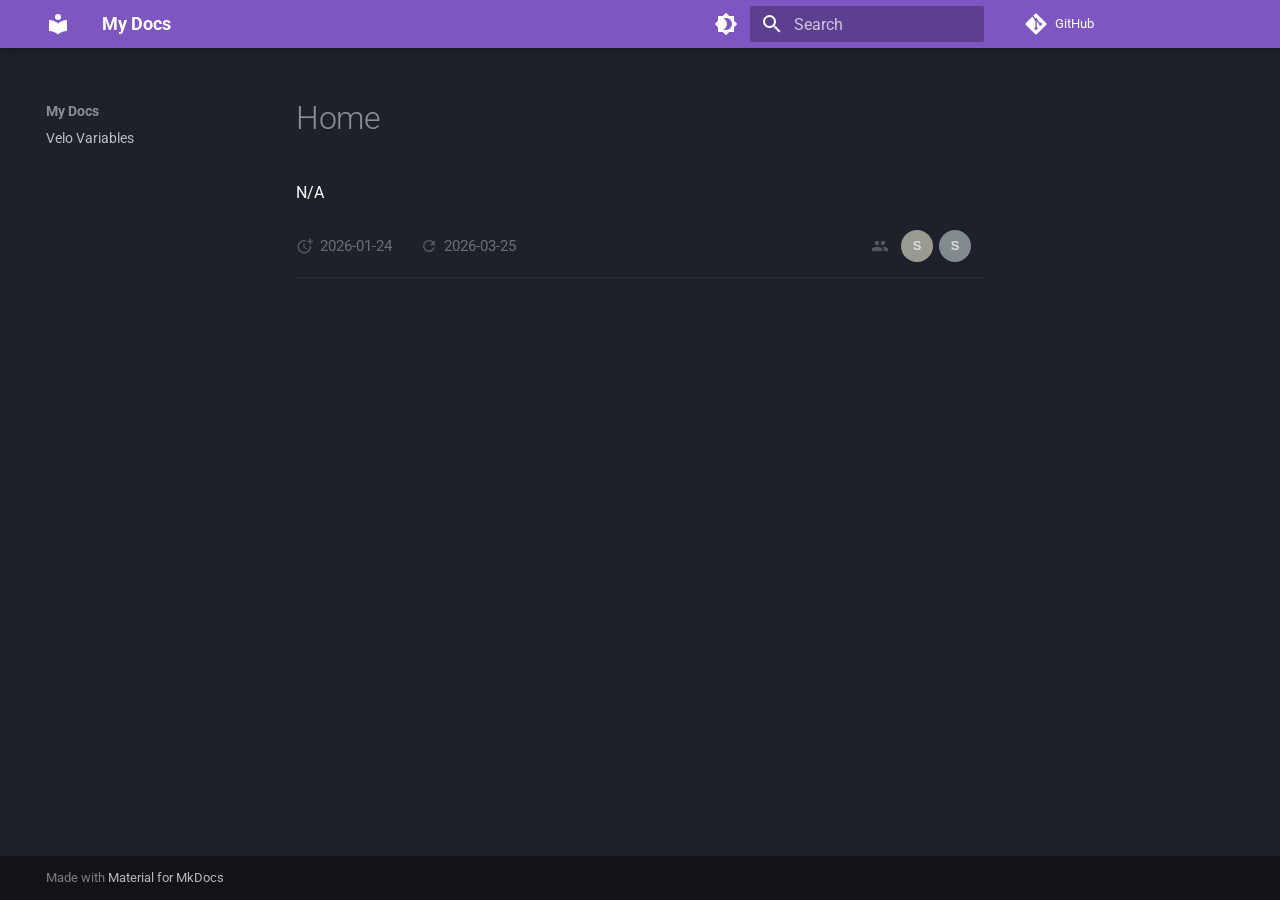
==== commit 284fcf2a: "added some formatting" ====
--- a/docs/index.html
+++ b/docs/index.html
@@ -334,49 +334,7 @@
 
   <h1>Home</h1>
 
-<p>todo: <br />
-toc, code tags like  <br />
-different fonts for the tags <br />
-add </p>
-<p>nail down formatting so i can automate the output process </p>
-<p>useful information</p>
-<p>probably make something to compare  output from velo so that i can just merge with an already existing list with more information</p>
-<p>other general articles to be written
-basics of the game ?</p>
-<p>rbit and bean videos
-any other useful youtube videos</p>
-<p>list of high tier sr play for reference</p>
-<p>discord link
-making trails</p>
-<p>making skins
-    what animations and frame count
-    processes
-    available tools
-velo ?
-    velo install process
-    making velo options searchable
-general asset modding process
-https://steamcommunity.com/sharedfiles/filedetails/?id=329493424
-useful collections of sr data // fucking where though, everything is so scattered
-    bart parkour collection</p>
-<!-- # Welcome to MkDocs
-
-For full documentation visit [mkdocs.org](https://www.mkdocs.org).
-
-## Commands
-
-* `mkdocs new [dir-name]` - Create a new project.
-* `mkdocs serve` - Start the live-reloading docs server.
-* `mkdocs build` - Build the documentation site.
-* `mkdocs -h` - Print help message and exit.
-
-## Project layout
-
-    mkdocs.yml    # The configuration file.
-    docs/
-        index.md  # The documentation homepage.
-        ...       # Other markdown pages, images and other files. -->
-
+<p>N/A</p>
 <div class='document-dates-plugin-wrapper document-dates-bottom'><div class='document-dates-plugin' locale=''><div class='dd-left'><span class='dd-item' data-tippy-content data-tippy-raw='2026-01-24'><span class='material-icons' data-icon='doc_created'></span><time datetime='2026-01-24T05:46:14-05:00'>2026-01-24</time></span><span class='dd-item' data-tippy-content data-tippy-raw='2026-03-25'><span class='material-icons' data-icon='doc_updated'></span><time datetime='2026-03-25T02:01:37-04:00'>2026-03-25</time></span></div><div class='dd-right'><span class='material-icons' data-icon='doc_authors'></span><div class='author-group'><div class='avatar-wrapper' data-name='sky!!' data-tippy-content data-tippy-raw='<a href="mailto:jbofl15@gmail.com">sky!!</a>'><span class='avatar-text'></span><img class='avatar' data-src='' data-email='jbofl15@gmail.com' /></div><div class='avatar-wrapper' data-name='sky' data-tippy-content data-tippy-raw='<a href="mailto:jbofl15@gmail.com">sky</a>'><span class='avatar-text'></span><img class='avatar' data-src='' data-email='jbofl15@gmail.com' /></div></div></div></div></div>
 
 
--- a/docs/assets/stylesheets/extra.css
+++ b/docs/assets/stylesheets/extra.css
@@ -1 +1,27 @@
-/* line-height: 0px; */
+
+
+.md-typeset code {
+    background-color: hsla(227, 48.1%, 54.7%, 0.26);
+    color: #c3a0ff;
+    padding: 0 .2em;
+    margin: .1em;
+}
+
+.md-typeset p {
+    color:#ffffff;
+}
+
+.md-typeset h2 {
+    color:hsl(196.6, 100%, 83.7%);
+    font-weight: bold;
+}
+
+.md-typeset h3 {
+    color: hsl(262.2, 47%, 54.9%);
+}
+.md-typeset a {
+    color: hsl(224.6, 100%, 72.5%);
+}
+.md-typeset a:hover {
+    color: hsl(45, 100%, 66%);
+}
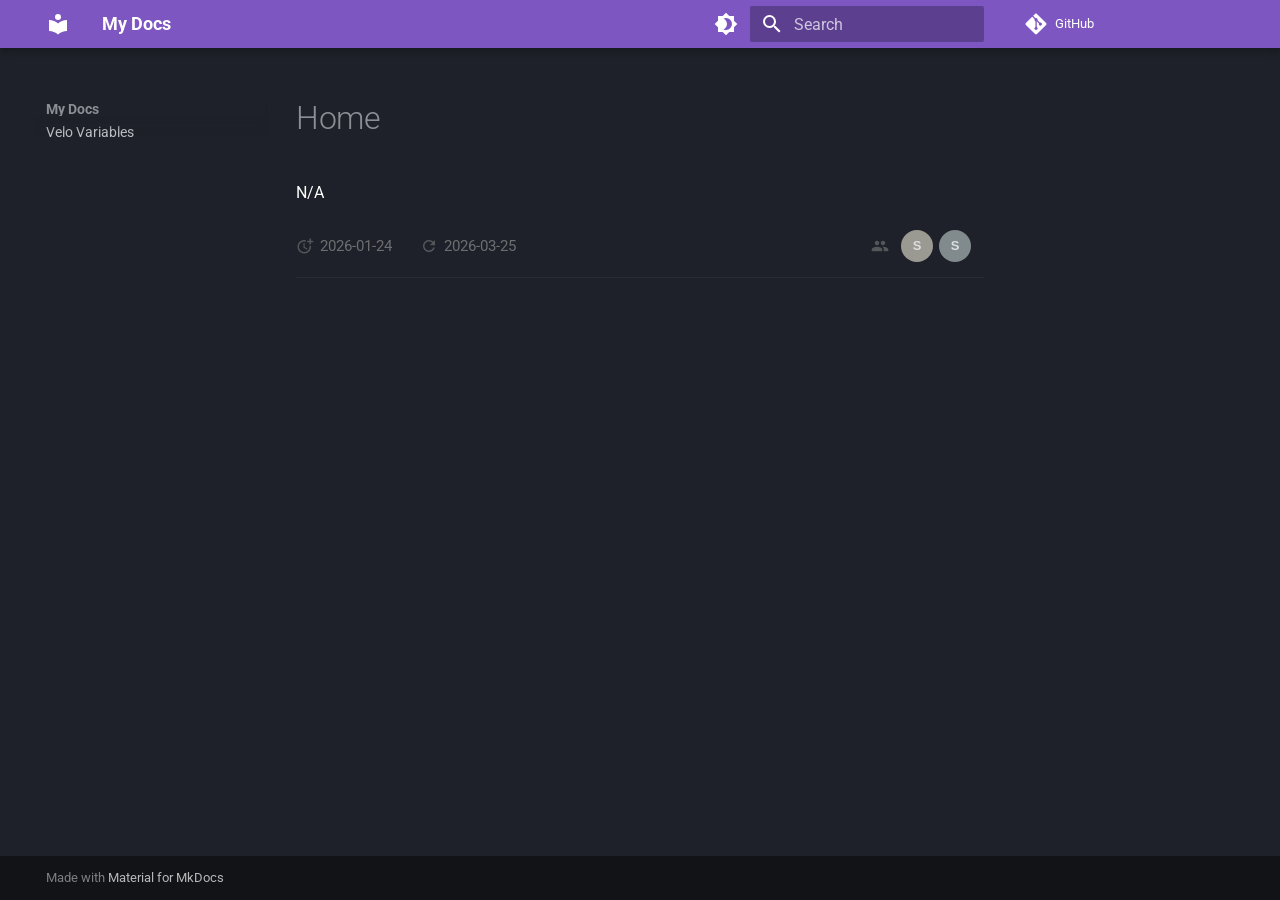
==== commit d8d1b54e: "fixed nav being so spaced" ====
--- a/docs/index.html
+++ b/docs/index.html
@@ -335,7 +335,7 @@
   <h1>Home</h1>
 
 <p>N/A</p>
-<div class='document-dates-plugin-wrapper document-dates-bottom'><div class='document-dates-plugin' locale=''><div class='dd-left'><span class='dd-item' data-tippy-content data-tippy-raw='2026-01-24'><span class='material-icons' data-icon='doc_created'></span><time datetime='2026-01-24T05:46:14-05:00'>2026-01-24</time></span><span class='dd-item' data-tippy-content data-tippy-raw='2026-03-25'><span class='material-icons' data-icon='doc_updated'></span><time datetime='2026-03-25T02:01:37-04:00'>2026-03-25</time></span></div><div class='dd-right'><span class='material-icons' data-icon='doc_authors'></span><div class='author-group'><div class='avatar-wrapper' data-name='sky!!' data-tippy-content data-tippy-raw='<a href="mailto:jbofl15@gmail.com">sky!!</a>'><span class='avatar-text'></span><img class='avatar' data-src='' data-email='jbofl15@gmail.com' /></div><div class='avatar-wrapper' data-name='sky' data-tippy-content data-tippy-raw='<a href="mailto:jbofl15@gmail.com">sky</a>'><span class='avatar-text'></span><img class='avatar' data-src='' data-email='jbofl15@gmail.com' /></div></div></div></div></div>
+<div class='document-dates-plugin-wrapper document-dates-bottom'><div class='document-dates-plugin' locale=''><div class='dd-left'><span class='dd-item' data-tippy-content data-tippy-raw='2026-01-24'><span class='material-icons' data-icon='doc_created'></span><time datetime='2026-01-24T05:46:14-05:00'>2026-01-24</time></span><span class='dd-item' data-tippy-content data-tippy-raw='2026-03-25'><span class='material-icons' data-icon='doc_updated'></span><time datetime='2026-03-25T04:17:45-04:00'>2026-03-25</time></span></div><div class='dd-right'><span class='material-icons' data-icon='doc_authors'></span><div class='author-group'><div class='avatar-wrapper' data-name='sky!!' data-tippy-content data-tippy-raw='<a href="mailto:jbofl15@gmail.com">sky!!</a>'><span class='avatar-text'></span><img class='avatar' data-src='' data-email='jbofl15@gmail.com' /></div><div class='avatar-wrapper' data-name='sky' data-tippy-content data-tippy-raw='<a href="mailto:jbofl15@gmail.com">sky</a>'><span class='avatar-text'></span><img class='avatar' data-src='' data-email='jbofl15@gmail.com' /></div></div></div></div></div>
 
 
 
--- a/docs/assets/stylesheets/extra.css
+++ b/docs/assets/stylesheets/extra.css
@@ -1,4 +1,8 @@
 
+
+.md-nav {
+    line-height: 1;
+}
 
 .md-typeset code {
     background-color: hsla(227, 48.1%, 54.7%, 0.26);
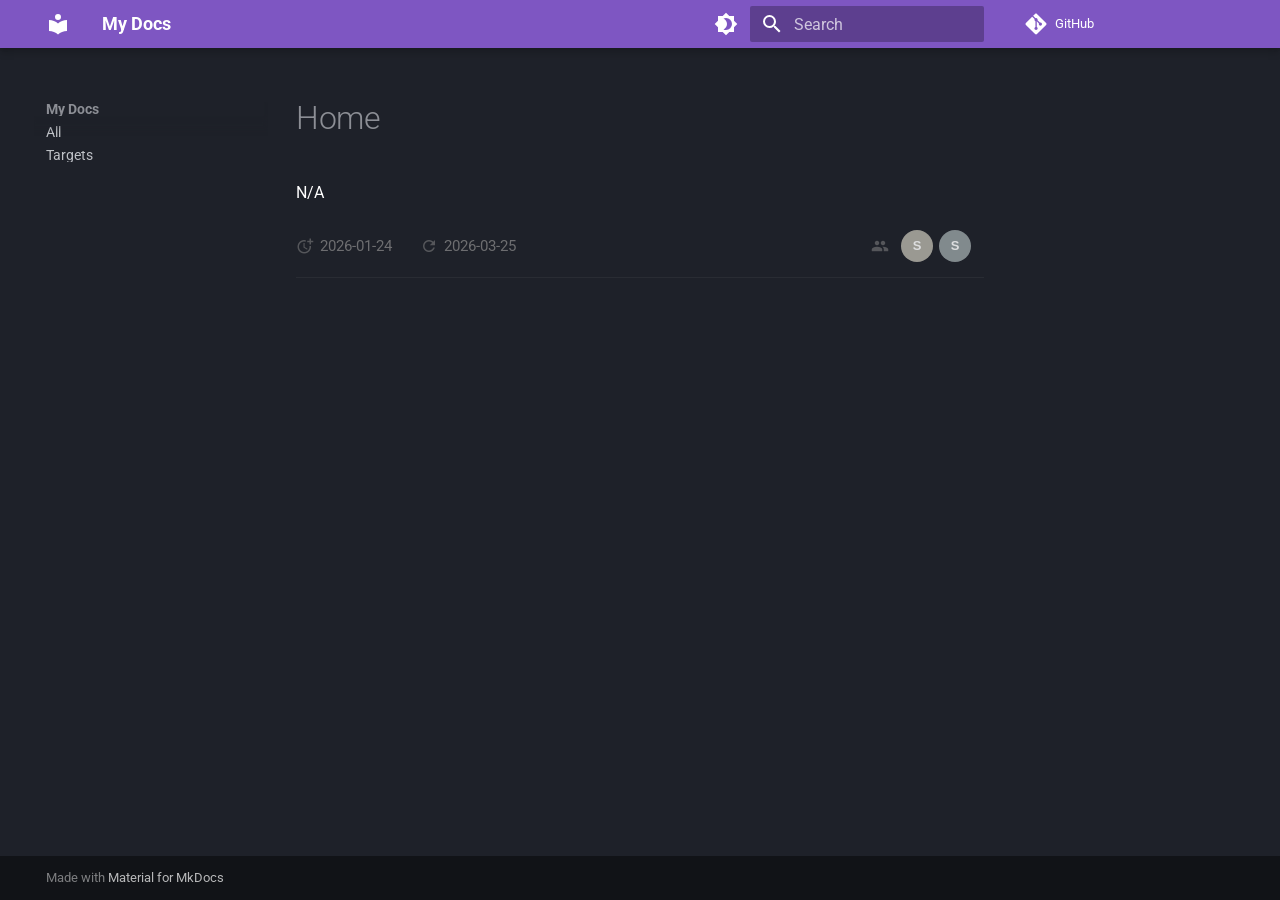
==== commit 94acd5eb: "added autorefs, made a page just for targets and moved all of the variables to All.md" ====
--- a/docs/index.html
+++ b/docs/index.html
@@ -276,6 +276,33 @@
   
   
     <li class="md-nav__item">
+      <a href="All/" class="md-nav__link">
+        
+  
+  
+  <span class="md-ellipsis">
+    
+  
+    All
+  
+
+    
+  </span>
+  
+  
+
+      </a>
+    </li>
+  
+
+    
+      
+      
+  
+  
+  
+  
+    <li class="md-nav__item">
       <a href="Targets/" class="md-nav__link">
         
   
@@ -283,7 +310,7 @@
   <span class="md-ellipsis">
     
   
-    Velo Variables
+    Targets
   
 
     
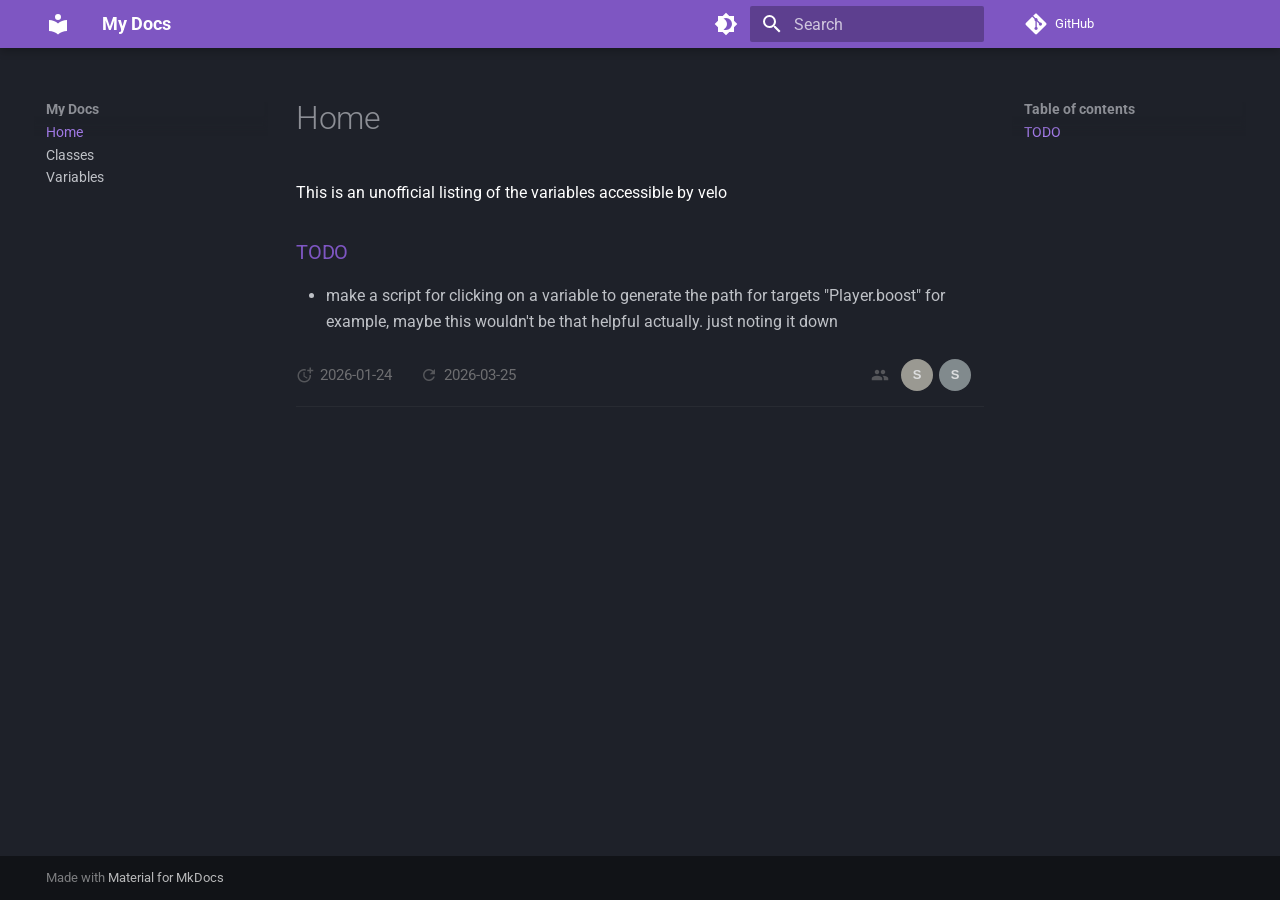
==== commit da7b4c36: "added attr_list and the ability to style elements by using the .velo-[type] class" ====
--- a/docs/index.html
+++ b/docs/index.html
@@ -11,6 +11,8 @@
         <link rel="canonical" href="https://starfilledsky.github.io/Velo-Docs/">
       
       
+      
+        <link rel="next" href="Classes/">
       
       
         
@@ -90,6 +92,11 @@
     <input class="md-toggle" data-md-toggle="search" type="checkbox" id="__search" autocomplete="off">
     <label class="md-overlay" for="__drawer"></label>
     <div data-md-component="skip">
+      
+        
+        <a href="#todo" class="md-skip">
+          Skip to content
+        </a>
       
     </div>
     <div data-md-component="announce">
@@ -273,17 +280,98 @@
       
   
   
+    
+  
+  
+  
+    <li class="md-nav__item md-nav__item--active">
+      
+      <input class="md-nav__toggle md-toggle" type="checkbox" id="__toc">
+      
+      
+      
+        <label class="md-nav__link md-nav__link--active" for="__toc">
+          
+  
+  
+  <span class="md-ellipsis">
+    
+  
+    Home
+  
+
+    
+  </span>
+  
+  
+
+          <span class="md-nav__icon md-icon"></span>
+        </label>
+      
+      <a href="." class="md-nav__link md-nav__link--active">
+        
+  
+  
+  <span class="md-ellipsis">
+    
+  
+    Home
+  
+
+    
+  </span>
+  
+  
+
+      </a>
+      
+        
+
+<nav class="md-nav md-nav--secondary" aria-label="Table of contents">
+  
+  
+  
+  
+    <label class="md-nav__title" for="__toc">
+      <span class="md-nav__icon md-icon"></span>
+      Table of contents
+    </label>
+    <ul class="md-nav__list" data-md-component="toc" data-md-scrollfix>
+      
+        <li class="md-nav__item">
+  <a href="#todo" class="md-nav__link">
+    <span class="md-ellipsis">
+      
+        TODO
+      
+    </span>
+  </a>
+  
+</li>
+      
+    </ul>
+  
+</nav>
+      
+    </li>
+  
+
+    
+      
+      
+  
+  
   
   
     <li class="md-nav__item">
-      <a href="All/" class="md-nav__link">
+      <a href="Classes/" class="md-nav__link">
         
   
   
   <span class="md-ellipsis">
     
   
-    All
+    Classes
   
 
     
@@ -303,14 +391,14 @@
   
   
     <li class="md-nav__item">
-      <a href="Targets/" class="md-nav__link">
+      <a href="Variables/" class="md-nav__link">
         
   
   
   <span class="md-ellipsis">
     
   
-    Targets
+    Variables
   
 
     
@@ -341,6 +429,25 @@
   
   
   
+    <label class="md-nav__title" for="__toc">
+      <span class="md-nav__icon md-icon"></span>
+      Table of contents
+    </label>
+    <ul class="md-nav__list" data-md-component="toc" data-md-scrollfix>
+      
+        <li class="md-nav__item">
+  <a href="#todo" class="md-nav__link">
+    <span class="md-ellipsis">
+      
+        TODO
+      
+    </span>
+  </a>
+  
+</li>
+      
+    </ul>
+  
 </nav>
                   </div>
                 </div>
@@ -361,7 +468,11 @@
 
   <h1>Home</h1>
 
-<p>N/A</p>
+<p>This is an unofficial listing of the variables accessible by velo</p>
+<h3 id="todo">TODO<a class="headerlink" href="#todo" title="Permanent link">✿</a></h3>
+<ul>
+<li>make a script for clicking on a variable to generate the path for targets "Player.boost" for example, maybe this wouldn't be that helpful actually. just noting it down</li>
+</ul>
 <div class='document-dates-plugin-wrapper document-dates-bottom'><div class='document-dates-plugin' locale=''><div class='dd-left'><span class='dd-item' data-tippy-content data-tippy-raw='2026-01-24'><span class='material-icons' data-icon='doc_created'></span><time datetime='2026-01-24T05:46:14-05:00'>2026-01-24</time></span><span class='dd-item' data-tippy-content data-tippy-raw='2026-03-25'><span class='material-icons' data-icon='doc_updated'></span><time datetime='2026-03-25T04:17:45-04:00'>2026-03-25</time></span></div><div class='dd-right'><span class='material-icons' data-icon='doc_authors'></span><div class='author-group'><div class='avatar-wrapper' data-name='sky!!' data-tippy-content data-tippy-raw='<a href="mailto:jbofl15@gmail.com">sky!!</a>'><span class='avatar-text'></span><img class='avatar' data-src='' data-email='jbofl15@gmail.com' /></div><div class='avatar-wrapper' data-name='sky' data-tippy-content data-tippy-raw='<a href="mailto:jbofl15@gmail.com">sky</a>'><span class='avatar-text'></span><img class='avatar' data-src='' data-email='jbofl15@gmail.com' /></div></div></div></div></div>
 
 
--- a/docs/assets/stylesheets/extra.css
+++ b/docs/assets/stylesheets/extra.css
@@ -5,9 +5,9 @@
 }
 
 .md-typeset code {
-    background-color: hsla(227, 48.1%, 54.7%, 0.26);
-    color: #c3a0ff;
-    padding: 0 .2em;
+    /* background-color: hsla(227, 48.1%, 54.7%, 0.26); */
+    /* color: #c3a0ff; */
+    /* padding: 0 .2em; */
     margin: .1em;
 }
 
@@ -28,4 +28,27 @@
 }
 .md-typeset a:hover {
     color: hsl(45, 100%, 66%);
+}
+
+
+
+
+
+.velo-category {
+    margin: 0px;
+}
+
+.velo-category code {
+    background-color: hsla(227, 48.1%, 54.7%, 0.26);
+    color: #c3a0ff;
+    padding: 0 .2em;
+}
+
+.velo-class code {
+    color: #c3a0ff;
+
+}
+
+.velo-target code {
+        color: #fff9a0 !important;
 }
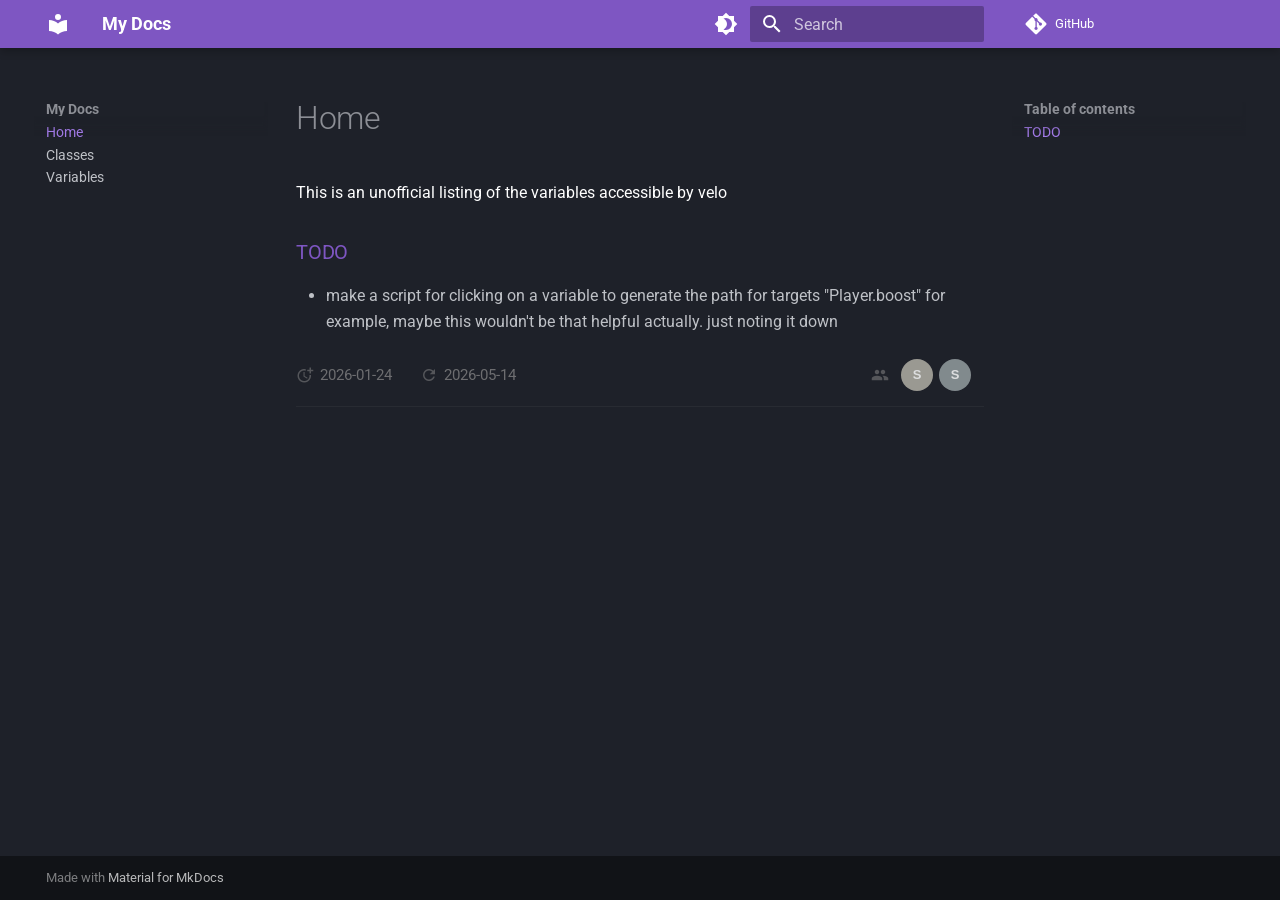
==== commit b12f6947: "color change for classes" ====
--- a/docs/index.html
+++ b/docs/index.html
@@ -473,7 +473,7 @@
 <ul>
 <li>make a script for clicking on a variable to generate the path for targets "Player.boost" for example, maybe this wouldn't be that helpful actually. just noting it down</li>
 </ul>
-<div class='document-dates-plugin-wrapper document-dates-bottom'><div class='document-dates-plugin' locale=''><div class='dd-left'><span class='dd-item' data-tippy-content data-tippy-raw='2026-01-24'><span class='material-icons' data-icon='doc_created'></span><time datetime='2026-01-24T05:46:14-05:00'>2026-01-24</time></span><span class='dd-item' data-tippy-content data-tippy-raw='2026-03-25'><span class='material-icons' data-icon='doc_updated'></span><time datetime='2026-03-25T04:17:45-04:00'>2026-03-25</time></span></div><div class='dd-right'><span class='material-icons' data-icon='doc_authors'></span><div class='author-group'><div class='avatar-wrapper' data-name='sky!!' data-tippy-content data-tippy-raw='<a href="mailto:jbofl15@gmail.com">sky!!</a>'><span class='avatar-text'></span><img class='avatar' data-src='' data-email='jbofl15@gmail.com' /></div><div class='avatar-wrapper' data-name='sky' data-tippy-content data-tippy-raw='<a href="mailto:jbofl15@gmail.com">sky</a>'><span class='avatar-text'></span><img class='avatar' data-src='' data-email='jbofl15@gmail.com' /></div></div></div></div></div>
+<div class='document-dates-plugin-wrapper document-dates-bottom'><div class='document-dates-plugin' locale=''><div class='dd-left'><span class='dd-item' data-tippy-content data-tippy-raw='2026-01-24'><span class='material-icons' data-icon='doc_created'></span><time datetime='2026-01-24T05:46:14-05:00'>2026-01-24</time></span><span class='dd-item' data-tippy-content data-tippy-raw='2026-05-14'><span class='material-icons' data-icon='doc_updated'></span><time datetime='2026-05-14T01:48:38-04:00'>2026-05-14</time></span></div><div class='dd-right'><span class='material-icons' data-icon='doc_authors'></span><div class='author-group'><div class='avatar-wrapper' data-name='sky!!' data-tippy-content data-tippy-raw='<a href="mailto:jbofl15@gmail.com">sky!!</a>'><span class='avatar-text'></span><img class='avatar' data-src='' data-email='jbofl15@gmail.com' /></div><div class='avatar-wrapper' data-name='sky' data-tippy-content data-tippy-raw='<a href="mailto:jbofl15@gmail.com">sky</a>'><span class='avatar-text'></span><img class='avatar' data-src='' data-email='jbofl15@gmail.com' /></div></div></div></div></div>
 
 
 
--- a/docs/assets/stylesheets/extra.css
+++ b/docs/assets/stylesheets/extra.css
@@ -45,7 +45,7 @@
 }
 
 .velo-class code {
-    color: #c3a0ff;
+    color: #a0ffa6;
 
 }
 
